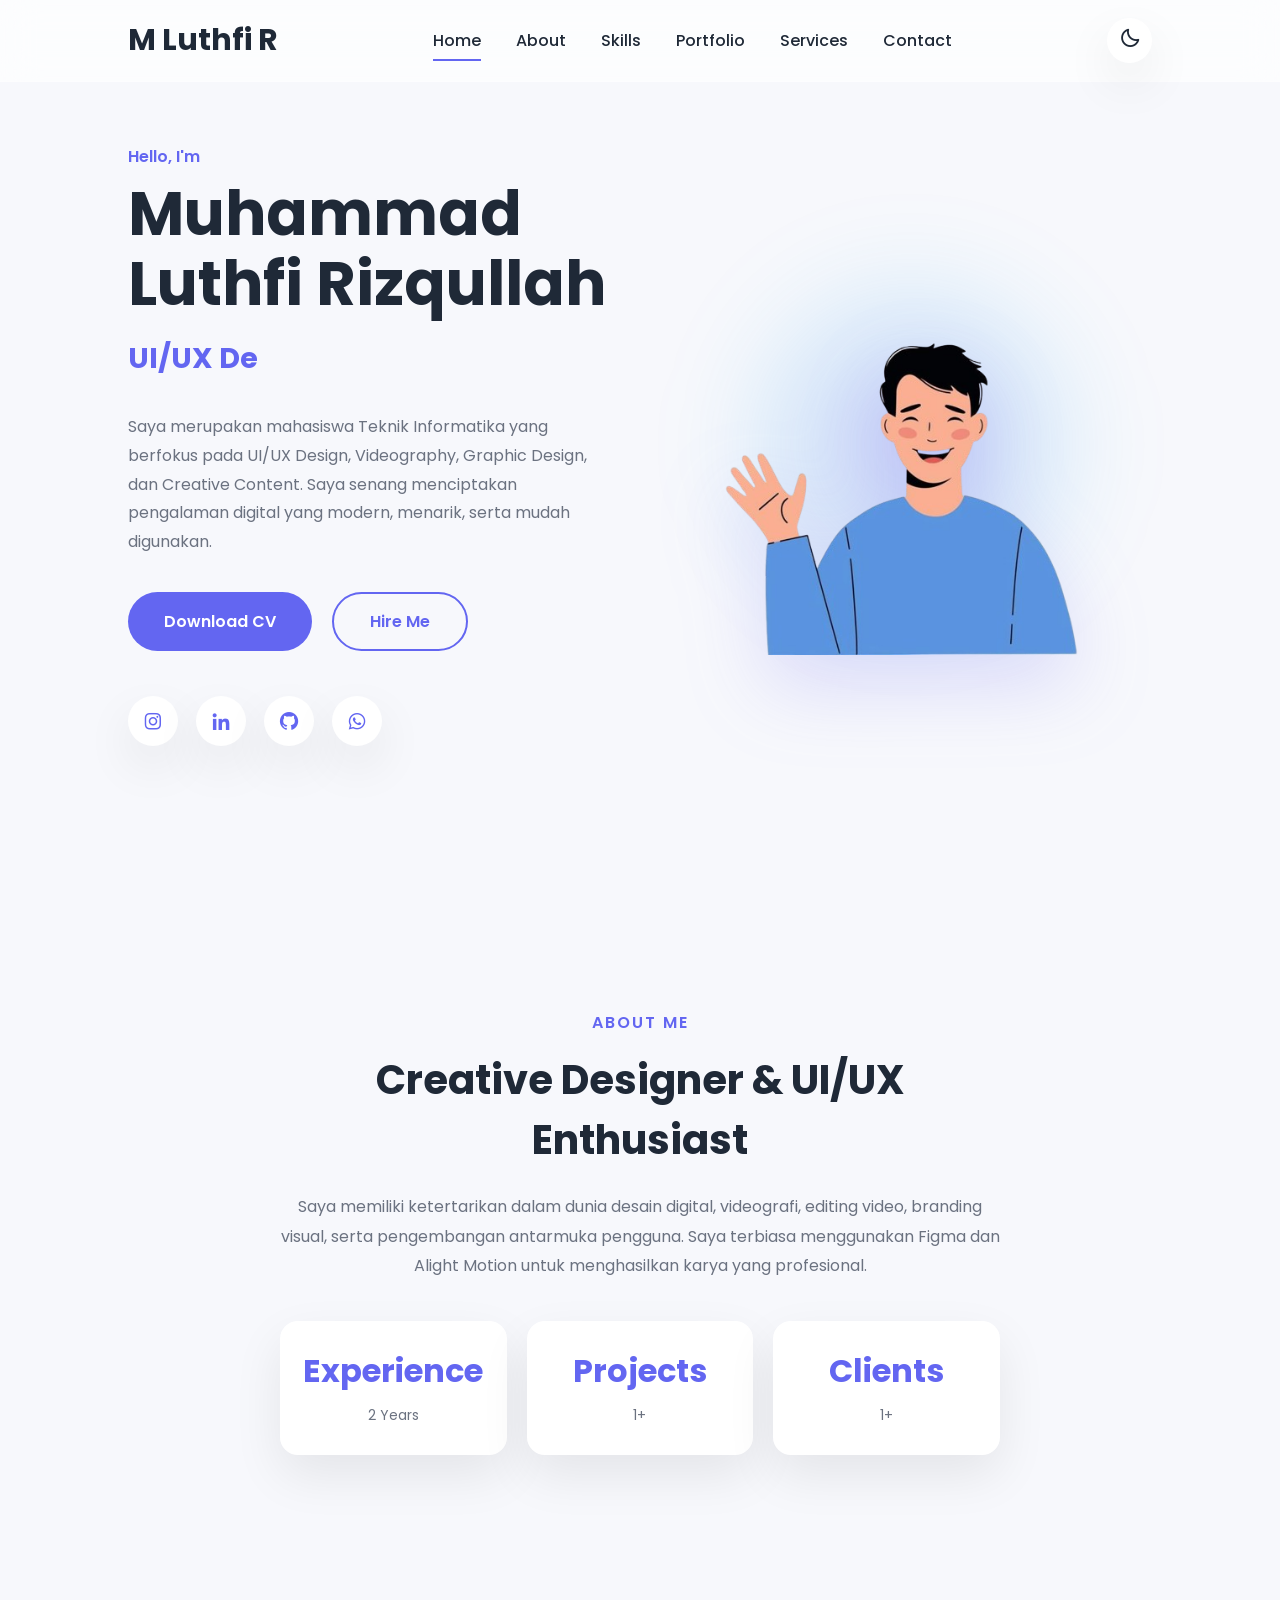
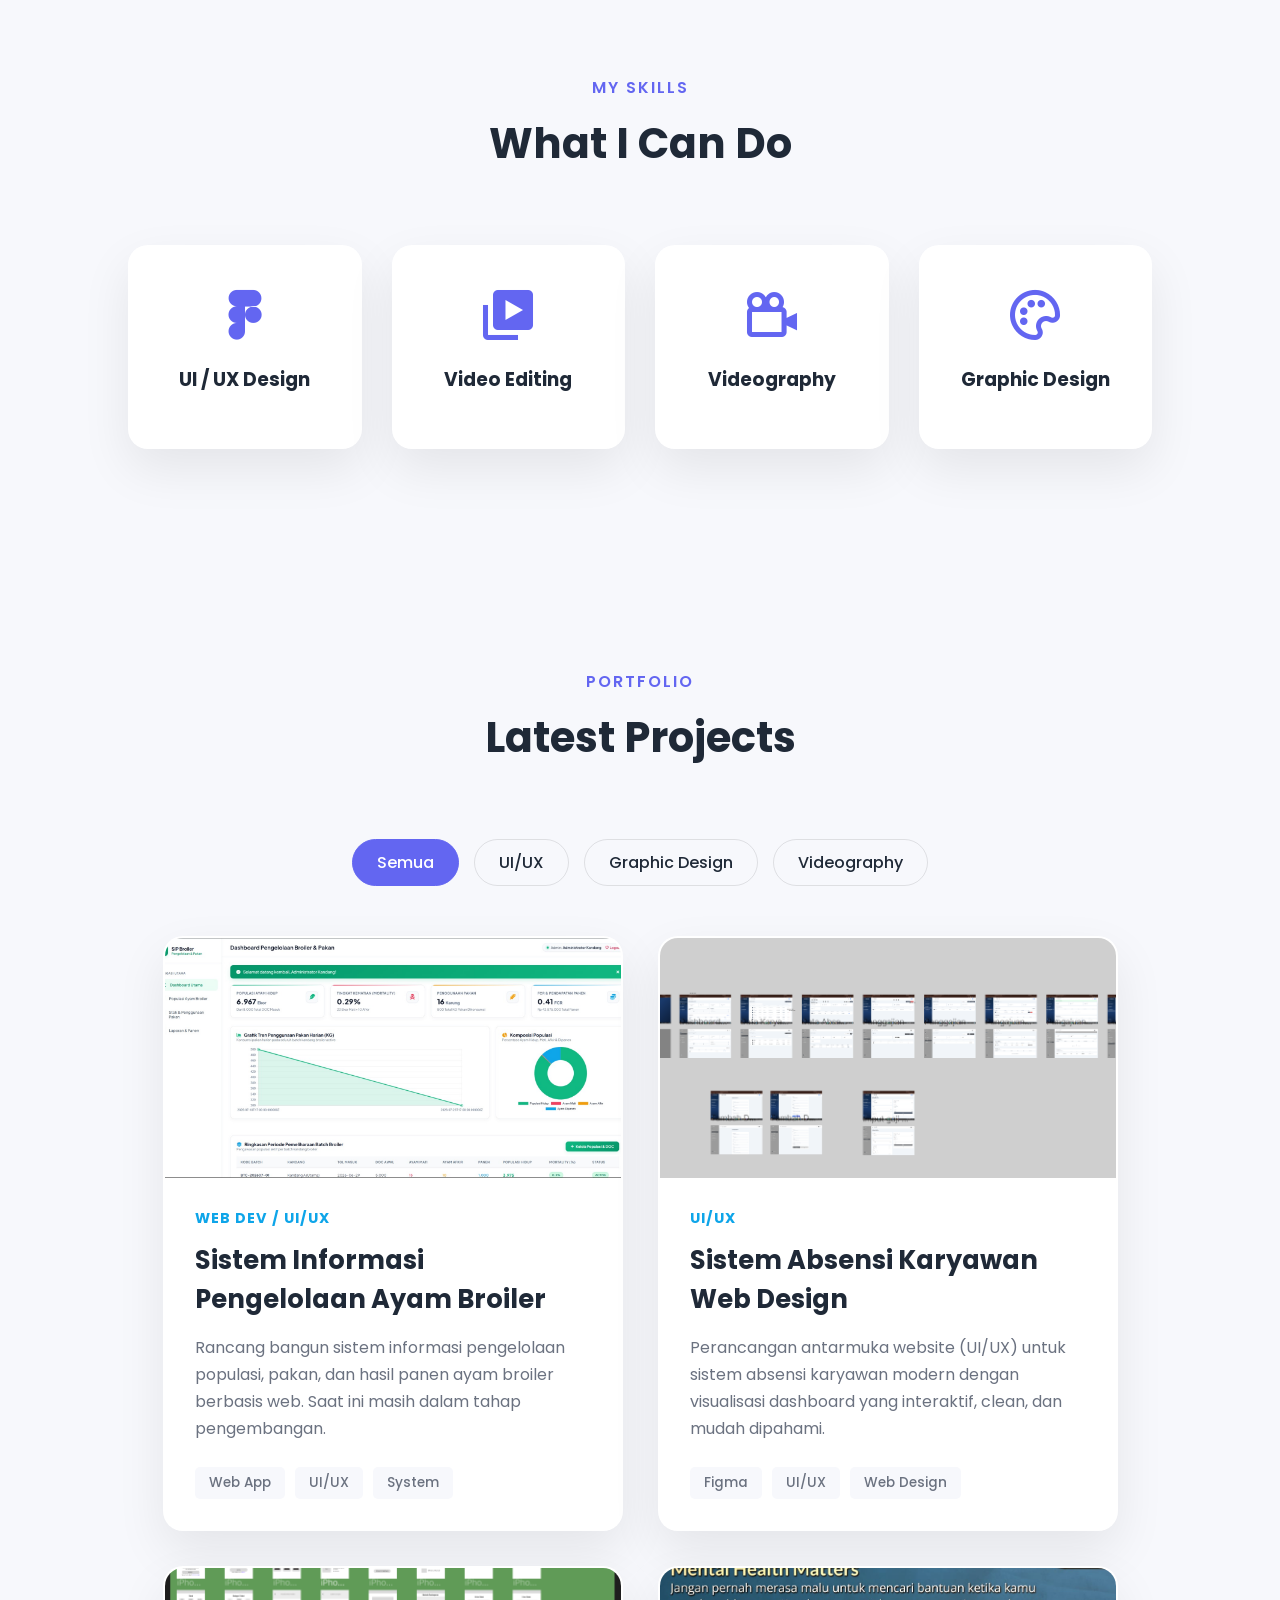
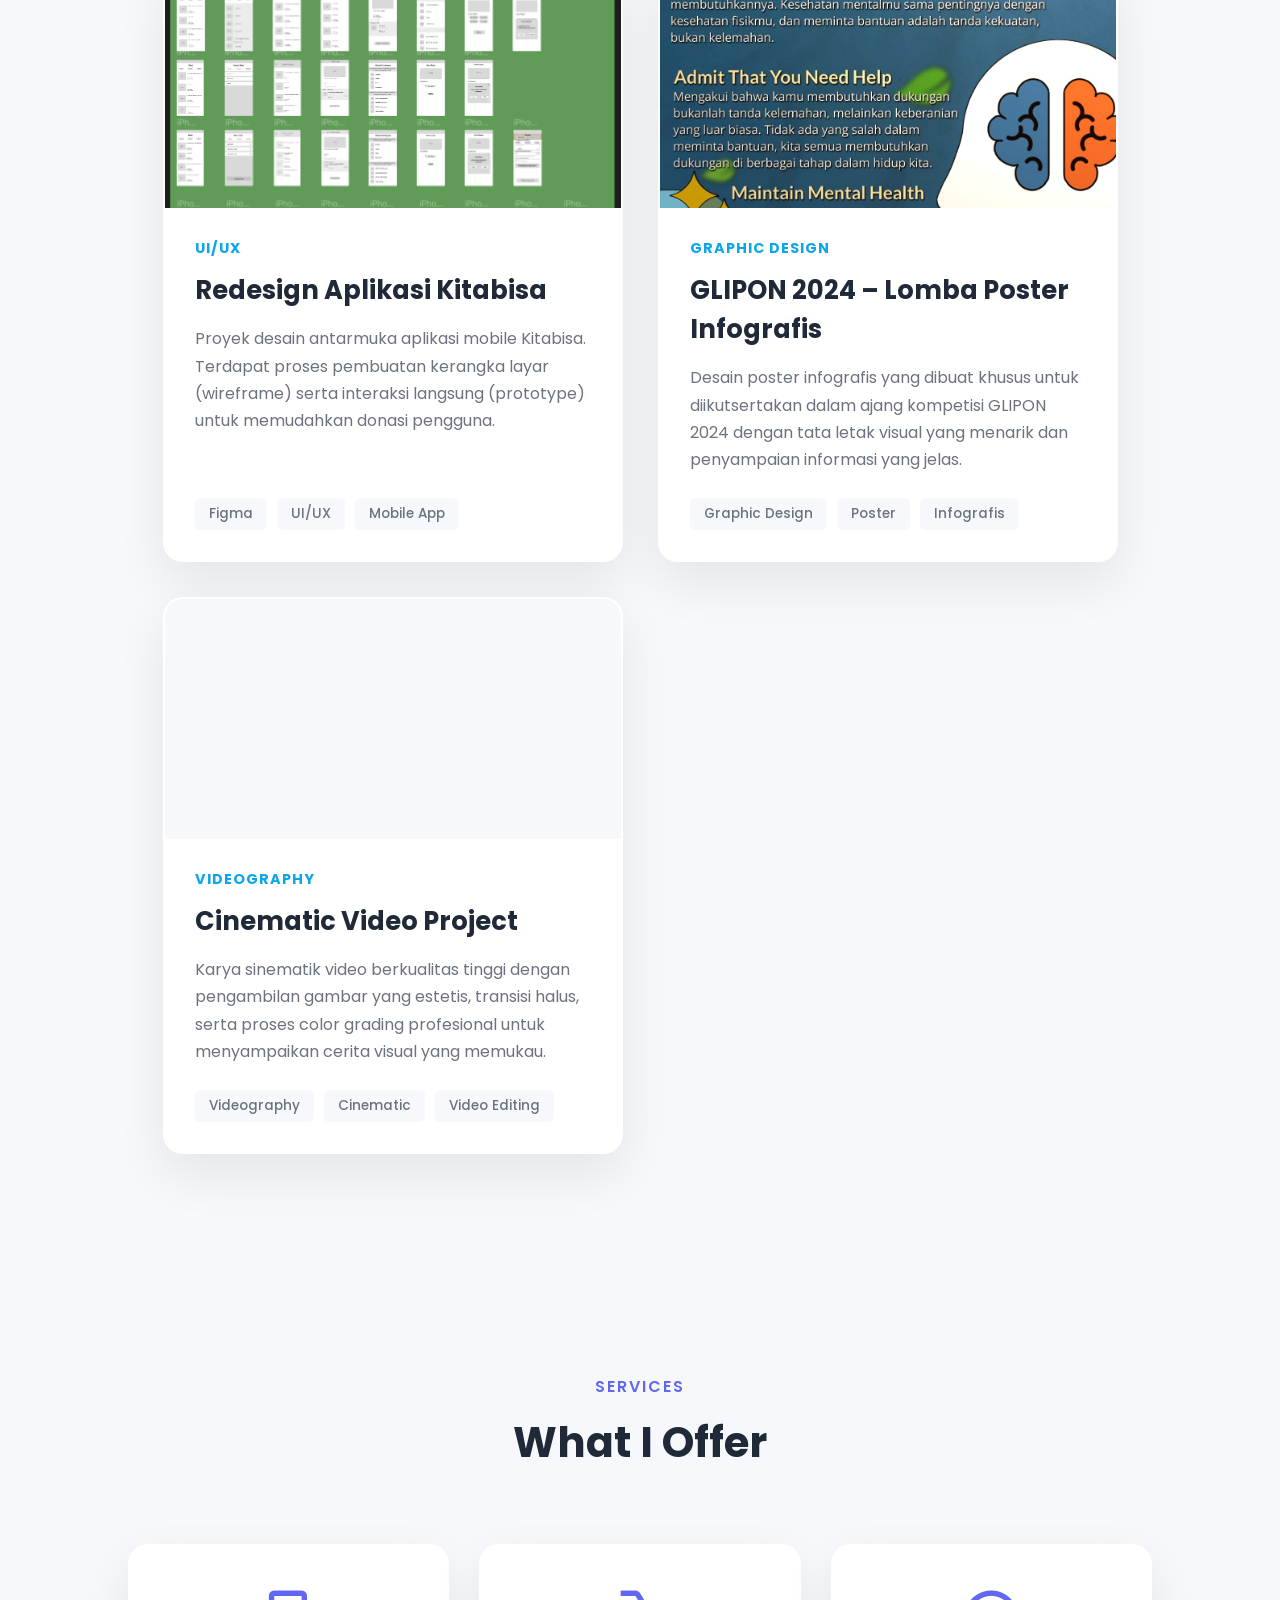
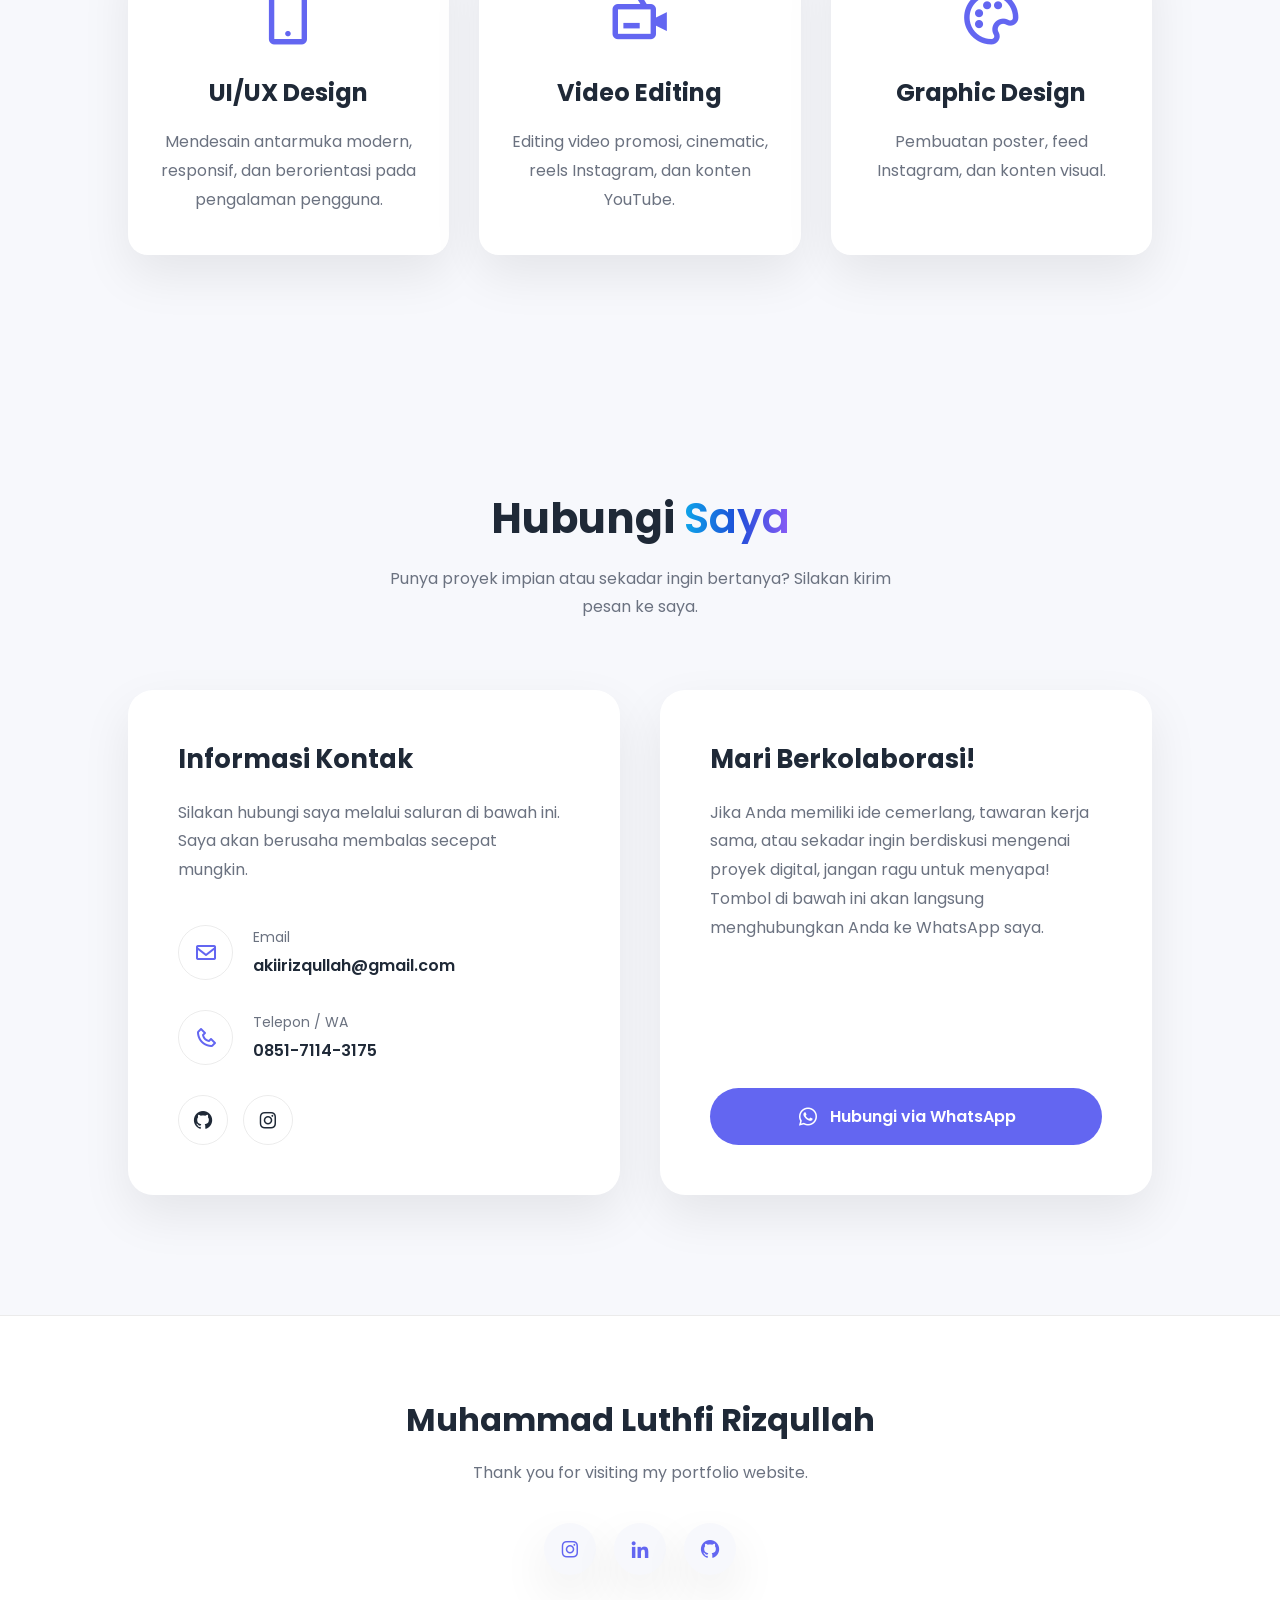
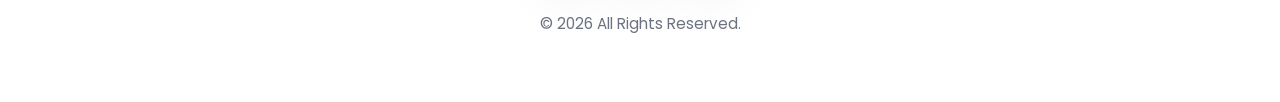
==== index.html @ ce9f3744 "Add slider page for SIP broiler preview" ====
<!DOCTYPE html>
<html lang="id">

<head>
    <meta charset="UTF-8">
    <meta name="viewport" content="width=device-width, initial-scale=1.0">
    <title>Luthfi Rizqullah | Portfolio</title>

    <!-- CSS -->
    <link rel="stylesheet" href="style.css">

    <!-- Boxicons -->
    <link href='https://unpkg.com/boxicons@2.1.4/css/boxicons.min.css' rel='stylesheet'>

    <!-- Google Font -->
    <link rel="preconnect" href="https://fonts.googleapis.com">
    <link rel="preconnect" href="https://fonts.gstatic.com" crossorigin>
    <link href="https://fonts.googleapis.com/css2?family=Poppins:wght@300;400;500;600;700;800&display=swap"
        rel="stylesheet">
</head>

<body>

    <!--================ NAVBAR ================-->

    <header class="header">

        <a href="#" class="logo">
            M Luthfi R<span></span>
        </a>

        <nav class="navbar">

            <a href="#home" class="active">Home</a>
            <a href="#about">About</a>
            <a href="#skills">Skills</a>
            <a href="#portfolio">Portfolio</a>
            <a href="#services">Services</a>
            <a href="#contact">Contact</a>

        </nav>

        <div class="nav-right">

            <button id="darkMode">
                <i class='bx bx-moon'></i>
            </button>

            <i class='bx bx-menu' id="menu-icon"></i>

        </div>

    </header>


    <!--================ HERO ================-->

    <section class="home" id="home">

        <div class="home-content">

            <p>Hello, I'm</p>

            <h1>Muhammad Luthfi Rizqullah</h1>

            <h3>
                <span class="typing"></span>
            </h3>

            <p class="description">

                Saya merupakan mahasiswa Teknik Informatika yang berfokus pada
                UI/UX Design, Videography, Graphic Design, dan Creative Content.
                Saya senang menciptakan pengalaman digital yang modern,
                menarik, serta mudah digunakan.

            </p>

            <div class="home-button">

                <a href="asets/CV-M-Luthfi-R.pdf" download="CV-M-Luthfi-R.pdf" class="btn">
                    Download CV
                </a>

                <a href="#contact" class="btn-outline">
                    Hire Me
                </a>

            </div>

            <div class="social">

                <a href="#">
                    <i class='bx bxl-instagram'></i>
                </a>

                <a href="#">
                    <i class='bx bxl-linkedin'></i>
                </a>

                <a href="#">
                    <i class='bx bxl-github'></i>
                </a>

                <a href="#">
                    <i class='bx bxl-whatsapp'></i>
                </a>

            </div>

        </div>

        <div class="home-visual">

            <div class="visual-glow"></div>

            <div class="hero-character-wrap">
                <img src="asets/karakter2.png" alt="Creative Designer Character" class="hero-character-img">
            </div>

        </div>

    </section>


    <!--================ ABOUT ================-->

    <section class="about" id="about">

        <div class="about-content">

            <span>About Me</span>

            <h2>Creative Designer & UI/UX Enthusiast</h2>

            <p>

                Saya memiliki ketertarikan dalam dunia desain digital,
                videografi, editing video, branding visual,
                serta pengembangan antarmuka pengguna.
                Saya terbiasa menggunakan Figma dan Alight Motion untuk menghasilkan karya
                yang profesional.

            </p>

            <div class="about-info">

                <div>
                    <h3>Experience</h3>
                    <p>2 Years</p>
                </div>

                <div>
                    <h3>Projects</h3>
                    <p>1+</p>
                </div>

                <div>
                    <h3>Clients</h3>
                    <p>1+</p>
                </div>

            </div>

        </div>

    </section>



    <!--================ SKILLS ================-->

    <section class="skills" id="skills">

        <div class="section-title">

            <span>My Skills</span>

            <h2>What I Can Do</h2>

        </div>

        <div class="skills-container">

            <div class="skill-card">

                <i class='bx bxl-figma'></i>

                <h3>UI / UX Design</h3>

            </div>

            <div class="skill-card">

                <i class='bx bxs-videos'></i>

                <h3>Video Editing</h3>

            </div>

            <div class="skill-card">

                <i class='bx bx-camera-movie'></i>

                <h3>Videography</h3>

            </div>

            <div class="skill-card">

                <i class='bx bx-palette'></i>

                <h3>Graphic Design</h3>

            </div>

        </div>

    </section>


    <!--================ PORTFOLIO ================-->

    <section class="portfolio" id="portfolio">

        <div class="section-title">

            <span>Portfolio</span>

            <h2>Latest Projects</h2>

        </div>

        <div class="portfolio-filter">
            <span class="filter-btn active" data-filter="all">Semua</span>
            <span class="filter-btn" data-filter="ui-ux">UI/UX</span>
            <span class="filter-btn" data-filter="graphic-design">Graphic Design</span>
            <span class="filter-btn" data-filter="video">Videography</span>
        </div>

        <div class="portfolio-container">

            <div class="portfolio-card" data-category="ui-ux">
                <div class="portfolio-img">
                    <img src="asets/Dashboard-SIP-Boiler.jpeg" alt="Sistem Informasi Pengelolaan Ayam Broiler">
                    <div class="portfolio-overlay">
                        <a href="preview-sip-broiler.html" target="_blank" onclick="setTimeout(function(){ alert('This application is currently under development'); }, 500);" class="detail-btn" style="text-align: center; font-size: 13px; padding: 10px 15px;">Preview Web</a>
                    </div>
                </div>
                <div class="portfolio-content">
                    <span class="category">WEB DEV / UI/UX</span>
                    <h3>Sistem Informasi Pengelolaan Ayam Broiler</h3>
                    <p>Rancang bangun sistem informasi pengelolaan populasi, pakan, dan hasil panen ayam broiler berbasis web. Saat ini masih dalam tahap pengembangan.</p>
                    <div class="portfolio-tags">
                        <span>Web App</span>
                        <span>UI/UX</span>
                        <span>System</span>
                    </div>
                </div>
            </div>

            <div class="portfolio-card" data-category="ui-ux">
                <div class="portfolio-img">
                    <img src="asets/wireframe.png" alt="Sistem Absensi Karyawan Web Design">
                    <div class="portfolio-overlay">
                        <a href="https://www.figma.com/design/81SQ13DDHjTZbenLiF7Dsj/Absensi?node-id=0-1&p=f&t=dIgImyxXTkEGigDK-0" target="_blank" class="detail-btn">Detail</a>
                    </div>
                </div>
                <div class="portfolio-content">
                    <span class="category">UI/UX</span>
                    <h3>Sistem Absensi Karyawan Web Design</h3>
                    <p>Perancangan antarmuka website (UI/UX) untuk sistem absensi karyawan modern dengan visualisasi dashboard yang interaktif, clean, dan mudah dipahami.</p>
                    <div class="portfolio-tags">
                        <span>Figma</span>
                        <span>UI/UX</span>
                        <span>Web Design</span>
                    </div>
                </div>
            </div>

            <div class="portfolio-card" data-category="ui-ux">
                <div class="portfolio-img">
                    <img src="asets/wireframe-kita-bisa.png" alt="Kitabisa App Redesign" id="kitabisa-img" style="transition: all 0.3s ease;">
                    <div class="portfolio-overlay">
                        <a href="https://www.figma.com/design/FXCCOdGS5clWTVXRHVdueY/latihan?node-id=92-5&t=yDOtQpkkXlvowZI6-1" onmouseover="document.getElementById('kitabisa-img').src='asets/wireframe-kita-bisa.png'" target="_blank" class="detail-btn">Wireframe</a>
                        <a href="https://www.figma.com/proto/FXCCOdGS5clWTVXRHVdueY/latihan?node-id=258-15&starting-point-node-id=258%3A15&t=2VXq03KfPAUmYFkU-1" onmouseover="document.getElementById('kitabisa-img').src='asets/prototype-kita-bisa.png'" target="_blank" class="detail-btn">Prototype</a>
                    </div>
                </div>
                <div class="portfolio-content">
                    <span class="category">UI/UX</span>
                    <h3>Redesign Aplikasi Kitabisa</h3>
                    <p>Proyek desain antarmuka aplikasi mobile Kitabisa. Terdapat proses pembuatan kerangka layar (wireframe) serta interaksi langsung (prototype) untuk memudahkan donasi pengguna.</p>
                    <div class="portfolio-tags">
                        <span>Figma</span>
                        <span>UI/UX</span>
                        <span>Mobile App</span>
                    </div>
                </div>
            </div>

            <div class="portfolio-card" data-category="graphic-design">
                <div class="portfolio-img">
                    <img src="asets/lomba-poster.jpeg" alt="GLIPON 2024 – Lomba Poster Infografis">
                    <div class="portfolio-overlay">
                        <a href="asets/lomba-poster.jpeg" target="_blank" class="detail-btn">Detail</a>
                    </div>
                </div>
                <div class="portfolio-content">
                    <span class="category">GRAPHIC DESIGN</span>
                    <h3>GLIPON 2024 – Lomba Poster Infografis</h3>
                    <p>Desain poster infografis yang dibuat khusus untuk diikutsertakan dalam ajang kompetisi GLIPON 2024 dengan tata letak visual yang menarik dan penyampaian informasi yang jelas.</p>
                    <div class="portfolio-tags">
                        <span>Graphic Design</span>
                        <span>Poster</span>
                        <span>Infografis</span>
                    </div>
                </div>
            </div>

            <div class="portfolio-card" data-category="video">
                <div class="portfolio-img portfolio-video">
                    <video class="video-preview" preload="metadata">
                        <source src="asets/cinematic.mp4#t=0.5" type="video/mp4">
                    </video>
                    <div class="portfolio-overlay">
                        <a href="asets/cinematic.mp4" target="_blank" class="detail-btn">Detail</a>
                    </div>
                </div>
                <div class="portfolio-content">
                    <span class="category">VIDEOGRAPHY</span>
                    <h3>Cinematic Video Project</h3>
                    <p>Karya sinematik video berkualitas tinggi dengan pengambilan gambar yang estetis, transisi halus, serta proses color grading profesional untuk menyampaikan cerita visual yang memukau.</p>
                    <div class="portfolio-tags">
                        <span>Videography</span>
                        <span>Cinematic</span>
                        <span>Video Editing</span>
                    </div>
                </div>
            </div>

        </div>

    </section>


    <!--================ SERVICES ================-->

    <section class="services" id="services">

        <div class="section-title">

            <span>Services</span>

            <h2>What I Offer</h2>

        </div>

        <div class="services-container">

            <div class="service-box">

                <i class='bx bx-mobile-alt'></i>

                <h3>UI/UX Design</h3>

                <p>
                    Mendesain antarmuka modern, responsif,
                    dan berorientasi pada pengalaman pengguna.
                </p>

            </div>

            <div class="service-box">

                <i class='bx bx-video-recording'></i>

                <h3>Video Editing</h3>

                <p>
                    Editing video promosi, cinematic,
                    reels Instagram, dan konten YouTube.
                </p>

            </div>

            <div class="service-box">

                <i class='bx bx-palette'></i>

                <h3>Graphic Design</h3>

                <p>
                    Pembuatan poster,
                    feed Instagram, dan konten visual.
                </p>

            </div>

        </div>

    </section>


    <!--================ CONTACT ================-->

    <section class="contact" id="contact">

        <div class="section-title">
            <h2>Hubungi <span class="gradient-text">Saya</span></h2>
            <p>Punya proyek impian atau sekadar ingin bertanya? Silakan kirim pesan ke saya.</p>
        </div>

        <div class="contact-wrapper">
            <div class="contact-box">
                <h3>Informasi Kontak</h3>
                <p>Silakan hubungi saya melalui saluran di bawah ini. Saya akan berusaha membalas secepat mungkin.</p>

                <div class="contact-item">
                    <i class='bx bx-envelope'></i>
                    <div class="detail">
                        <span>Email</span>
                        <h4>akiirizqullah@gmail.com</h4>
                    </div>
                </div>

                <div class="contact-item">
                    <i class='bx bx-phone'></i>
                    <div class="detail">
                        <span>Telepon / WA</span>
                        <h4>0851-7114-3175</h4>
                    </div>
                </div>

                <div class="contact-social">
                    <a href="#"><i class='bx bxl-github'></i></a>
                    <a href="#"><i class='bx bxl-instagram'></i></a>
                </div>
            </div>

            <div class="contact-box">
                <h3>Mari Berkolaborasi!</h3>
                <p>Jika Anda memiliki ide cemerlang, tawaran kerja sama, atau sekadar ingin berdiskusi mengenai proyek digital, jangan ragu untuk menyapa! Tombol di bawah ini akan langsung menghubungkan Anda ke WhatsApp saya.</p>

                <a href="https://wa.me/6285171143175" target="_blank" class="btn-wa">
                    <i class='bx bxl-whatsapp'></i> Hubungi via WhatsApp
                </a>
            </div>
        </div>

    </section>



    <!--================ FOOTER ================-->

    <footer>

        <h3>Muhammad Luthfi Rizqullah</h3>

        <p>
            Thank you for visiting my portfolio website.
        </p>

        <div class="footer-social">

            <a href="#"><i class='bx bxl-instagram'></i></a>
            <a href="#"><i class='bx bxl-linkedin'></i></a>
            <a href="#"><i class='bx bxl-github'></i></a>

        </div>

        <p class="copyright">

            © 2026 All Rights Reserved.

        </p>

    </footer>



    <!--================ BACK TO TOP ================-->

    <a href="#home" class="scroll-top">
        <i class='bx bx-up-arrow-alt'></i>
    </a>


    <!--================ JS ================-->

    <script src="main.js"></script>

</body>

</html>
---- style.css ----
/*==================================================
    GOOGLE FONT
==================================================*/
@import url('https://fonts.googleapis.com/css2?family=Poppins:wght@300;400;500;600;700;800&display=swap');

/*==================================================
    RESET
==================================================*/

*{
    margin:0;
    padding:0;
    box-sizing:border-box;
    text-decoration:none;
    list-style:none;
    outline:none;
    border:none;
}

html{
    scroll-behavior:smooth;
}

body{
    font-family:'Poppins',sans-serif;
    background:var(--bg-color);
    color:var(--text-color);
    overflow-x:hidden;
    transition:.35s ease;
}

img{
    width:100%;
    display:block;
}

section{
    padding:110px 10%;
}

/*==================================================
    VARIABLES
==================================================*/

:root{

    --bg-color:#f7f8fc;
    --second-bg:#ffffff;

    --text-color:#1f2937;
    --text-light:#6b7280;

    --main-color:#6366f1;
    --second-color:#4f46e5;

    --border:rgba(0,0,0,.08);

    --shadow:
    0 20px 50px rgba(0,0,0,.08);

    --radius:18px;

}

/*==================================================
    DARK MODE
==================================================*/

body.dark{

    --bg-color:#0f172a;
    --second-bg:#1e293b;

    --text-color:#f8fafc;
    --text-light:#cbd5e1;

    --border:rgba(255,255,255,.08);

    --shadow:
    0 20px 50px rgba(0,0,0,.45);

}

/*==================================================
    SCROLLBAR
==================================================*/

::-webkit-scrollbar{
    width:10px;
}

::-webkit-scrollbar-track{
    background:var(--bg-color);
}

::-webkit-scrollbar-thumb{

    background:var(--main-color);
    border-radius:50px;

}

/*==================================================
    REUSABLE
==================================================*/

.section-title{

    text-align:center;
    margin-bottom:70px;

}

.section-title span{

    color:var(--main-color);
    font-weight:600;
    letter-spacing:2px;
    text-transform:uppercase;

}

.section-title h2{

    margin-top:12px;
    font-size:2.6rem;
    color:var(--text-color);

}

.section-title span.gradient-text{
    background: linear-gradient(90deg, #0ea5e9, #1d4ed8, #8b5cf6);
    -webkit-background-clip: text;
    -webkit-text-fill-color: transparent;
    text-transform: none;
    letter-spacing: normal;
    color: transparent; /* fallback */
}

/*==================================================
    HEADER
==================================================*/

.header{

    position:fixed;
    width:100%;
    top:0;
    left:0;

    display:flex;
    justify-content:space-between;
    align-items:center;

    padding:18px 10%;

    backdrop-filter:blur(18px);
    background:rgba(255,255,255,.65);

    border-bottom:1px solid rgba(255,255,255,.15);

    z-index:1000;

    transition:.35s;

}

body.dark .header{

    background:rgba(15,23,42,.8);

}

.logo{

    color:var(--text-color);
    font-size:30px;
    font-weight:700;

}

.logo span{

    color:var(--main-color);

}

.navbar{

    display:flex;
    gap:35px;

}

.navbar a{

    color:var(--text-color);
    font-weight:500;
    position:relative;

}

.navbar a::after{

    content:'';

    position:absolute;
    bottom:-8px;
    left:0;

    width:0%;
    height:2px;

    background:var(--main-color);

    transition:.35s;

}

.navbar a:hover::after,
.navbar a.active::after{

    width:100%;

}

.navbar a:hover{

    color:var(--main-color);

}

.nav-right{

    display:flex;
    align-items:center;
    gap:18px;

}

#darkMode{

    width:45px;
    height:45px;

    border-radius:50%;
    cursor:pointer;

    background:var(--second-bg);

    box-shadow:var(--shadow);

    color:var(--text-color);

    font-size:22px;

}

#menu-icon{

    display:none;
    font-size:34px;
    cursor:pointer;
    color:var(--text-color);

}

/*==================================================
    HOME
==================================================*/

.home{

    min-height:100vh;

    display:grid;
    grid-template-columns:repeat(2,1fr);
    gap:60px;

    align-items:center;
    padding-top:100px;

}

.home-content{

    display:flex;
    flex-direction:column;
    align-items:flex-start;
    text-align:left;

}

.home-content p:first-child{

    color:var(--main-color);
    font-weight:600;
    margin-bottom:10px;

}

.home-content h1{

    font-size:3.8rem;
    line-height:1.15;
    color:var(--text-color);

}

.home-content h3{

    margin:18px 0;

    font-size:1.8rem;
    color:var(--text-light);

}

.typing{

    color:var(--main-color);
    font-weight:700;

}

.description{

    margin:15px 0 35px;
    max-width:540px;

    color:var(--text-light);

    line-height:1.8;

    font-size:16px;
    text-align:left;

}

/*==================================================
    BUTTON
==================================================*/

.home-button{

    display:flex;
    justify-content:flex-start;
    gap:20px;
    flex-wrap:wrap;

}

.btn{

    display:inline-flex;
    justify-content:center;
    align-items:center;

    padding:15px 36px;

    background:var(--main-color);

    color:#fff;

    border-radius:50px;

    transition:.35s;

    font-weight:600;

}

.btn:hover{

    transform:translateY(-5px);

    background:var(--second-color);

}

.btn-outline{

    display:inline-flex;
    justify-content:center;
    align-items:center;

    padding:15px 36px;

    border-radius:50px;

    border:2px solid var(--main-color);

    color:var(--main-color);

    transition:.35s;

    font-weight:600;

}

.btn-outline:hover{

    background:var(--main-color);
    color:#fff;

}

/*==================================================
    SOCIAL
==================================================*/

.social{

    display:flex;
    justify-content:center;
    gap:18px;

    margin-top:45px;

}

.social a{

    width:50px;
    height:50px;

    display:flex;
    justify-content:center;
    align-items:center;

    border-radius:50%;

    background:var(--second-bg);

    color:var(--main-color);

    box-shadow:var(--shadow);

    transition:.35s;

    font-size:22px;

}

.social a:hover{

    transform:translateY(-8px);

    background:var(--main-color);

    color:#fff;

}

/*==================================================
    HOME VISUAL — CHARACTER
==================================================*/

.home-visual{

    position:relative;
    display:flex;
    justify-content:center;
    align-items:center;

}

.hero-character-wrap{

    position:relative;
    display:flex;
    justify-content:center;
    align-items:flex-end;
    width:100%;
    max-width:480px;

}

.hero-character-img{

    width:100%;
    max-width:420px;
    height:auto;
    object-fit:contain;
    display:block;
    animation:floatChar 5s ease-in-out infinite;
    filter:drop-shadow(0 30px 40px rgba(99,102,241,0.2));

}

@keyframes floatChar{

    0%{ transform:translateY(0); }
    50%{ transform:translateY(-16px); }
    100%{ transform:translateY(0); }

}

/* Glow background */
.visual-glow{

    position:absolute;
    width:380px;
    height:380px;

    background:radial-gradient(circle, rgba(99,102,241,0.3) 0%, rgba(14,165,233,0.12) 50%, rgba(0,0,0,0) 70%);

    filter:blur(45px);
    border-radius:50%;
    z-index:-1;
    animation:pulseGlow 6s ease-in-out infinite alternate;

}

@keyframes pulseGlow{

    0%{ transform:scale(0.9); opacity:0.7; }
    100%{ transform:scale(1.15); opacity:1; }

}

/* Floating Badges */
.floating-badge{

    position:absolute;
    z-index:3;

    display:flex;
    align-items:center;
    gap:12px;

    padding:10px 16px;

    background:rgba(255,255,255,0.92);
    backdrop-filter:blur(16px);
    -webkit-backdrop-filter:blur(16px);

    border:1px solid rgba(255,255,255,0.8);
    border-radius:50px;

    box-shadow:0 12px 30px rgba(0,0,0,0.1);

    transition:all .3s ease;

}

body.dark .floating-badge{

    background:rgba(15,23,42,0.92);
    border-color:rgba(255,255,255,0.12);

    box-shadow:0 12px 30px rgba(0,0,0,0.4);

}

.badge-top{

    top:12px;
    right:-10px;

    animation:floatSlow 5s ease-in-out infinite alternate;

}

.badge-bottom{

    bottom:60px;
    left:-10px;

    animation:floatSlow 6s ease-in-out 1s infinite alternate-reverse;

}

.badge-exp{

    bottom:15px;
    right:-5px;

    padding:10px 18px;
    border-radius:18px;

    background:linear-gradient(135deg, var(--main-color), #8b5cf6);

    color:#fff;

    display:flex;
    flex-direction:column;
    align-items:center;
    justify-content:center;

    border:none;

    box-shadow:0 10px 25px rgba(99,102,241,0.4);

    animation:floatSlow 4s ease-in-out 0.5s infinite alternate;

}

.exp-num{

    font-size:20px;
    font-weight:800;
    line-height:1;

}

.exp-lbl{

    font-size:11px;
    font-weight:500;
    opacity:0.9;

}

@keyframes floatSlow{

    0%{ transform:translateY(0); }
    100%{ transform:translateY(-12px); }

}

.badge-icon{

    width:36px;
    height:36px;
    border-radius:50%;

    background:rgba(99,102,241,0.12);
    color:var(--main-color);

    display:flex;
    align-items:center;
    justify-content:center;

    font-size:18px;

}

.badge-icon.color-2{

    background:rgba(16,185,129,0.12);
    color:#10b981;

}

.badge-text h4{

    font-size:13px;
    font-weight:700;
    color:var(--text-color);
    margin:0;
    line-height:1.2;

}

body.dark .badge-text h4{
    color:var(--text-color);
}

.badge-text p{

    font-size:11px;
    color:var(--text-light);
    margin:0;
    line-height:1.2;

}

/* Floating icon chips */
.floating-chip{

    position:absolute;
    z-index:4;

    width:44px;
    height:44px;

    border-radius:14px;

    background:var(--second-bg);
    border:1px solid var(--border);

    box-shadow:0 8px 20px rgba(0,0,0,0.1);

    display:flex;
    align-items:center;
    justify-content:center;

    font-size:22px;
    color:var(--main-color);

    transition:.3s;

}

.floating-chip:hover{
    transform:scale(1.15);
}

.chip-figma{

    top:30%;
    left:0;
    animation:floatSlow 4.5s ease-in-out 0.3s infinite alternate;

}

.chip-palette{

    top:15%;
    right:15%;
    animation:floatSlow 5.5s ease-in-out 0.7s infinite alternate-reverse;

}

.chip-video{

    bottom:25%;
    right:5%;
    animation:floatSlow 4s ease-in-out 1.2s infinite alternate;

}

/*==================================================
    FLOAT ANIMATION
==================================================*/

@keyframes float{

    0%{

        transform:translateY(0);

    }

    50%{

        transform:translateY(-18px);

    }

    100%{

        transform:translateY(0);

    }

}

/*==================================================
    RESPONSIVE
==================================================*/

@media(max-width:991px){

    section{

        padding:90px 7%;

    }

    .header{

        padding:18px 7%;

    }

    .home{

        grid-template-columns:1fr;
        gap:45px;

    }

    .home-content{

        align-items:center;
        text-align:center;

    }

    .description{

        text-align:center;

    }

    .home-button, .social{

        justify-content:center;

    }

    .home-visual{

        margin-top:20px;

    }

}

@media(max-width:768px){

    #menu-icon{

        display:block;

    }

    .navbar{

        position:absolute;

        top:100%;
        left:0;

        width:100%;

        background:var(--second-bg);

        display:none;

        flex-direction:column;

        padding:25px;

        box-shadow:var(--shadow);

    }

    .navbar.active{

        display:flex;

    }

    .home-content h1{

        font-size:2.8rem;

    }

    .home-content h3{

        font-size:1.5rem;

    }

}

@media(max-width:480px){

    .home-button{

        flex-direction:column;

    }

    .btn,
    .btn-outline{

        width:100%;

    }

    .about-info{

        grid-template-columns:1fr;

    }

}

/*==================================================
    ABOUT SECTION
==================================================*/

.about{

    display:flex;
    flex-direction:column;
    align-items:center;
    justify-content:center;
    text-align:center;

}

.about-content{

    max-width:720px;
    width:100%;
    margin:0 auto;

    display:flex;
    flex-direction:column;
    align-items:center;
    text-align:center;

}

.about-content span{

    color:var(--main-color);
    font-weight:600;
    letter-spacing:2px;
    text-transform:uppercase;

}

.about-content h2{

    margin:15px 0 22px;
    font-size:2.5rem;
    color:var(--text-color);

}

.about-content p{

    color:var(--text-light);
    line-height:1.85;
    font-size:16px;
    text-align:center;

}

.about-info{

    margin-top:40px;
    width:100%;

    display:grid;
    grid-template-columns:repeat(3,1fr);

    gap:20px;

}

.about-info div{

    background:var(--second-bg);

    padding:26px 18px;

    border-radius:18px;

    text-align:center;

    box-shadow:var(--shadow);

    transition:.35s;

}

.about-info div:hover{

    transform:translateY(-8px);

}

.about-info h3{

    font-size:2rem;
    color:var(--main-color);
    font-weight:700;

}

.about-info p{

    margin-top:8px;
    color:var(--text-light);
    font-size:14px;

}

/*==================================================
    SKILLS
==================================================*/

.skills-container{

    display:grid;
    grid-template-columns:repeat(auto-fit,minmax(220px,1fr));
    gap:30px;

}

.skill-card{

    background:var(--second-bg);

    border-radius:20px;

    padding:40px 25px;

    text-align:center;

    box-shadow:var(--shadow);

    transition:.4s;

    cursor:pointer;

}

.skill-card:hover{

    transform:translateY(-12px);

}

.skill-card i{

    font-size:60px;

    color:var(--main-color);

    margin-bottom:20px;

}

.skill-card h3{

    color:var(--text-color);

    margin-bottom:15px;

}

.skill-card p{

    color:var(--text-light);

    line-height:1.7;

}

/*==================================================
    SKILL BAR
==================================================*/

.skill-progress{

    margin-top:20px;

}

.progress-item{

    margin-bottom:25px;

}

.progress-item span{

    display:flex;

    justify-content:space-between;

    margin-bottom:8px;

    font-weight:500;

    color:var(--text-color);

}

.progress{

    width:100%;
    height:8px;

    background:#dbe4f0;

    border-radius:50px;

    overflow:hidden;

}

.progress div{

    height:100%;
    border-radius:50px;
    background:linear-gradient(
    90deg,
    var(--main-color),
    var(--second-color)
    );

}

/*==================================================
    PORTFOLIO
==================================================*/

.portfolio-container{
    display:grid;
    grid-template-columns:repeat(auto-fit,minmax(350px,460px));
    gap:35px;
    justify-content:center;
}

.portfolio-card{
    background:var(--second-bg);
    border-radius:20px;
    box-shadow:var(--shadow);
    overflow:hidden;
    transition:.4s;
    display:flex;
    flex-direction:column;
    border:2px solid transparent;
}

.portfolio-card:hover{
    transform:translateY(-10px);
    border-color:var(--main-color);
    box-shadow:0 15px 35px rgba(99,102,241,0.3);
}

.portfolio-img{
    position:relative;
    width:100%;
    height:240px;
    background:var(--bg-color);
    overflow:hidden;
    display:flex;
    justify-content:center;
    align-items:center;
}

.portfolio-img img,
.portfolio-img video.video-preview{
    width:100%;
    height:100%;
    object-fit:cover;
    pointer-events:none;
}

.video-modal-btn{
    cursor:pointer;
    border:none;
    display:inline-flex;
    align-items:center;
    gap:8px;
    font-size:15px;
    font-family:inherit;
}

.portfolio-overlay{
    position:absolute;
    top:0;
    left:0;
    width:100%;
    height:100%;
    background:rgba(255,255,255,.2);
    backdrop-filter:blur(3px);
    display:flex;
    justify-content:center;
    align-items:center;
    gap:15px;
    opacity:0;
    transition:.4s;
}

.portfolio-card:hover .portfolio-overlay{
    opacity:1;
}

.detail-btn{
    padding:12px 28px;
    background:var(--main-color);
    color:#fff;
    border-radius:50px;
    font-weight:600;
    transform:translateY(20px);
    transition:.4s;
    box-shadow:var(--shadow);
}

.portfolio-card:hover .detail-btn{
    transform:translateY(0);
}

.detail-btn:hover{
    background:var(--second-color);
    color:#fff;
}

.portfolio-content{
    padding:30px;
    display:flex;
    flex-direction:column;
    flex-grow:1;
    text-align:left;
}

.portfolio-content .category{
    color:#0ea5e9;
    font-weight:700;
    font-size:0.9rem;
    letter-spacing:1px;
    margin-bottom:12px;
    text-transform:uppercase;
}

.portfolio-content h3{
    color:var(--text-color);
    font-size:1.6rem;
    margin-bottom:15px;
}

.portfolio-content p{
    color:var(--text-light);
    line-height:1.7;
    margin-bottom:25px;
    flex-grow:1;
}

.portfolio-tags{
    display:flex;
    flex-wrap:wrap;
    gap:10px;
}

.portfolio-tags span{
    padding:6px 14px;
    background:var(--bg-color);
    color:var(--text-light);
    border-radius:5px;
    font-size:0.85rem;
    font-weight:500;
}

.portfolio-info a:hover{

    background:#111827;

    color:#fff;

}

/*==================================================
    PORTFOLIO FILTER
==================================================*/

.portfolio-filter{
    display:flex;
    justify-content:center;
    flex-wrap:wrap;
    gap:15px;
    margin-bottom:50px;
}

.filter-btn{
    padding:10px 24px;
    border-radius:50px;
    background:transparent;
    color:var(--text-color);
    cursor:pointer;
    border:1px solid rgba(0,0,0,.1);
    transition:.3s;
    font-weight:500;
}

body.dark .filter-btn{
    border:1px solid rgba(255,255,255,.1);
}

.filter-btn:hover,
.filter-btn.active{
    background:var(--main-color);
    color:#fff;
    border-color:var(--main-color);
}

/*==================================================
    CARD ANIMATION
==================================================*/

.skill-card,
.portfolio-card,
.about-info div{

    opacity:0;

    transform:translateY(50px);

    animation:fadeUp .8s forwards;

}

.skill-card:nth-child(2){

    animation-delay:.1s;

}

.skill-card:nth-child(3){

    animation-delay:.2s;

}

.skill-card:nth-child(4){

    animation-delay:.3s;

}

.skill-card:nth-child(5){

    animation-delay:.4s;

}

.skill-card:nth-child(6){

    animation-delay:.5s;

}

.portfolio-card:nth-child(2){

    animation-delay:.2s;

}

.portfolio-card:nth-child(3){

    animation-delay:.4s;

}

/*==================================================
    KEYFRAME
==================================================*/

@keyframes fadeUp{

    from{

        opacity:0;
        transform:translateY(60px);

    }

    to{

        opacity:1;
        transform:translateY(0);

    }

}

/*==================================================
    RESPONSIVE
==================================================*/

@media(max-width:991px){

    .about{

        grid-template-columns:1fr;

        text-align:center;

    }

    .about-content p{

        text-align:center;

    }

    .about-image{

        order:1;

    }

    .about-content{

        order:2;

    }

    .about-info{

        grid-template-columns:repeat(3,1fr);

    }

}

@media(max-width:768px){

    .about-content h2{

        font-size:2rem;

    }

    .about-info{

        grid-template-columns:1fr;

    }

    .portfolio-container{

        grid-template-columns:1fr;

    }

}

@media(max-width:480px){

    .skill-card{

        padding:30px 20px;

    }

    .portfolio-card img{

        height:220px;

    }

}

/*==================================================
    SERVICES SECTION
==================================================*/

.services-container{
    display:grid;
    grid-template-columns:repeat(auto-fit,minmax(300px,1fr));
    gap:30px;
}

.service-box{

    background:var(--second-bg);

    padding:40px 30px;

    border-radius:20px;

    text-align:center;

    box-shadow:var(--shadow);

    transition:.4s;

    border:1px solid transparent;

    overflow:hidden;

    position:relative;

}

.service-box::before{

    content:'';

    position:absolute;

    top:0;
    left:-100%;

    width:100%;
    height:5px;

    background:linear-gradient(
    90deg,
    var(--main-color),
    var(--second-color)
    );

    transition:.4s;

}

.service-box:hover::before{

    left:0;

}

.service-box:hover{

    transform:translateY(-12px);

    border-color:var(--main-color);

}

.service-box i{

    font-size:65px;

    color:var(--main-color);

    margin-bottom:25px;

}

.service-box h3{

    margin-bottom:18px;

    color:var(--text-color);

    font-size:1.5rem;

}

.service-box p{

    color:var(--text-light);

    line-height:1.8;

}

/*==================================================
    CONTACT
==================================================*/

.contact{
    background:var(--bg-color);
}

.contact .section-title p{
    color:var(--text-light);
    max-width:550px;
    margin:0 auto;
    line-height:1.7;
    margin-top:15px;
}

.contact-wrapper{
    display:grid;
    grid-template-columns:repeat(2, 1fr);
    gap:40px;
    align-items:stretch;
}

.contact-box{
    background:var(--second-bg);
    padding:50px;
    border-radius:25px;
    box-shadow:var(--shadow);
    display:flex;
    flex-direction:column;
    opacity:0;
    transform:translateY(40px);
    animation:fadeUp .8s forwards;
}

.contact-box:nth-child(2){
    animation-delay:.2s;
}

.contact-box h3{
    color:var(--text-color);
    font-size:1.6rem;
    margin-bottom:20px;
}

.contact-box > p{
    color:var(--text-light);
    line-height:1.8;
    margin-bottom:40px;
}

.contact-item{
    display:flex;
    align-items:center;
    gap:20px;
    margin-bottom:30px;
}

.contact-item i{
    width:55px;
    height:55px;
    display:flex;
    justify-content:center;
    align-items:center;
    border-radius:50%;
    border:1px solid rgba(0,0,0,.08);
    color:var(--main-color);
    font-size:24px;
    background:transparent;
}

body.dark .contact-item i {
    border-color: rgba(255,255,255,.1);
}

.contact-item .detail span{
    display:block;
    color:var(--text-light);
    font-size:14px;
    margin-bottom:5px;
}

.contact-item .detail h4{
    color:var(--text-color);
    font-size:16px;
    font-weight:600;
}

.contact-social{
    display:flex;
    gap:15px;
    margin-top:auto;
}

.contact-social a{
    width:50px;
    height:50px;
    display:flex;
    justify-content:center;
    align-items:center;
    border-radius:50%;
    border:1px solid rgba(0,0,0,.08);
    color:var(--text-color);
    font-size:22px;
    transition:.3s;
}

body.dark .contact-social a {
    border-color: rgba(255,255,255,.1);
}

.contact-social a:hover{
    background:var(--main-color);
    color:#fff;
    border-color:var(--main-color);
}

.btn-wa{
    display:flex;
    align-items:center;
    justify-content:center;
    gap:10px;
    padding:16px;
    background:var(--main-color);
    color:#fff;
    border-radius:50px;
    font-weight:600;
    font-size:16px;
    transition:.3s;
    margin-top:auto;
    width:100%;
}

.btn-wa i{
    font-size:24px;
}

.btn-wa:hover{
    background:var(--second-color);
    transform:translateY(-5px);
    box-shadow:0 10px 20px rgba(99,102,241,.3);
}

/*==================================================
    RESPONSIVE
==================================================*/

@media(max-width:991px){

    .contact-wrapper{

        grid-template-columns:1fr;

    }

}

@media(max-width:768px){

    .services-container{

        grid-template-columns:1fr;

    }

    .service-box{

        padding:35px 25px;

    }

}

@media(max-width:480px){

    .contact form input,
    .contact form textarea{

        padding:15px 18px;

        font-size:15px;

    }

    .contact .btn{

        width:100%;

    }

}

/*==================================================
    FOOTER
==================================================*/

footer{

    background:var(--second-bg);

    padding:80px 10% 40px;

    text-align:center;

    border-top:1px solid var(--border);

}

footer h3{

    font-size:2rem;

    color:var(--text-color);

    margin-bottom:15px;

}

footer p{

    color:var(--text-light);

    line-height:1.8;

    max-width:650px;

    margin:0 auto 25px;

}

.footer-social{

    display:flex;

    justify-content:center;

    align-items:center;

    gap:18px;

    margin:35px 0;

}

.footer-social a{

    width:52px;
    height:52px;

    display:flex;
    justify-content:center;
    align-items:center;

    border-radius:50%;

    background:var(--bg-color);

    color:var(--main-color);

    box-shadow:var(--shadow);

    transition:.35s;

    font-size:22px;

}

.footer-social a:hover{

    background:var(--main-color);

    color:#fff;

    transform:translateY(-8px);

}

.copyright{

    margin-top:30px;

    color:var(--text-light);

    font-size:.95rem;

}

/*==================================================
    SCROLL TO TOP
==================================================*/

.scroll-top{

    position:fixed;

    right:25px;
    bottom:25px;

    width:52px;
    height:52px;

    display:flex;
    justify-content:center;
    align-items:center;

    border-radius:50%;

    background:var(--main-color);

    color:#fff;

    font-size:24px;

    box-shadow:var(--shadow);

    opacity:0;
    visibility:hidden;

    transform:translateY(20px);

    transition:.35s;

    z-index:999;

}

.scroll-top.show{

    opacity:1;
    visibility:visible;

    transform:translateY(0);

}

.scroll-top:hover{

    background:var(--second-color);

    transform:translateY(-6px);

}

/*==================================================
    SELECTION
==================================================*/

::selection{

    background:var(--main-color);

    color:#fff;

}

/*==================================================
    UTILITIES
==================================================*/

.text-center{

    text-align:center;

}

.mt-1{

    margin-top:10px;

}

.mt-2{

    margin-top:20px;

}

.mt-3{

    margin-top:30px;

}

.mt-4{

    margin-top:40px;

}

.mt-5{

    margin-top:50px;

}

.mb-1{

    margin-bottom:10px;

}

.mb-2{

    margin-bottom:20px;

}

.mb-3{

    margin-bottom:30px;

}

.mb-4{

    margin-bottom:40px;

}

.mb-5{

    margin-bottom:50px;

}

/*==================================================
    GLASS EFFECT
==================================================*/

.glass{

    background:rgba(255,255,255,.12);

    backdrop-filter:blur(18px);

    -webkit-backdrop-filter:blur(18px);

    border:1px solid rgba(255,255,255,.15);

}

body.dark .glass{

    background:rgba(30,41,59,.45);

}

/*==================================================
    IMAGE EFFECT
==================================================*/

.image-hover{

    overflow:hidden;

    border-radius:20px;

}

.image-hover img{

    transition:.45s;

}

.image-hover:hover img{

    transform:scale(1.08);

}

/*==================================================
    CARD
==================================================*/

.card{

    background:var(--second-bg);

    border-radius:20px;

    box-shadow:var(--shadow);

    transition:.35s;

}

.card:hover{

    transform:translateY(-10px);

}

/*==================================================
    LINK
==================================================*/

a{

    transition:.3s ease;

}

/*==================================================
    SECTION SPACING
==================================================*/

section:last-of-type{

    padding-bottom:120px;

}

/*==================================================
    RESPONSIVE
==================================================*/

@media(max-width:768px){

    footer{

        padding:60px 7% 30px;

    }

    footer h3{

        font-size:1.7rem;

    }

    .footer-social{

        gap:14px;

    }

    .footer-social a{

        width:46px;
        height:46px;

        font-size:20px;

    }

}

@media(max-width:480px){

    .scroll-top{

        width:46px;
        height:46px;

        right:18px;
        bottom:18px;

        font-size:20px;

    }

}

/*==================================================
    FINAL ANIMATIONS
==================================================*/

@keyframes fadeIn{
    from{
        opacity:0;
    }
    to{
        opacity:1;
    }
}

@keyframes slideLeft{
    from{
        opacity:0;
        transform:translateX(-60px);
    }
    to{
        opacity:1;
        transform:translateX(0);
    }
}

@keyframes slideRight{
    from{
        opacity:0;
        transform:translateX(60px);
    }
    to{
        opacity:1;
        transform:translateX(0);
    }
}

@keyframes zoomIn{
    from{
        opacity:0;
        transform:scale(.8);
    }
    to{
        opacity:1;
        transform:scale(1);
    }
}

.fade-in{
    animation:fadeIn .8s ease forwards;
}

.slide-left{
    animation:slideLeft .8s ease forwards;
}

.slide-right{
    animation:slideRight .8s ease forwards;
}

.zoom-in{
    animation:zoomIn .8s ease forwards;
}

/*==================================================
    GLOBAL TRANSITION
==================================================*/

body,
section,
header,
footer,
.card,
.skill-card,
.service-box,
.portfolio-card,
.about-info div,
.contact-card,
.btn,
.btn-outline,
.social a,
.footer-social a,
.scroll-top{

    transition:
    background .35s ease,
    color .35s ease,
    border-color .35s ease,
    transform .35s ease,
    box-shadow .35s ease;

}

/*==================================================
    HOVER EFFECT
==================================================*/

button:hover,
.btn:hover,
.btn-outline:hover{

    cursor:pointer;

}

img{

    user-select:none;

    -webkit-user-drag:none;

}

/*==================================================
    DARK MODE ENHANCEMENT
==================================================*/

body.dark{

    color:var(--text-color);

}

body.dark .header{

    border-bottom:1px solid rgba(255,255,255,.08);

}

body.dark .navbar{

    background:var(--second-bg);

}

body.dark .btn-outline{

    color:#fff;

    border-color:var(--main-color);

}

body.dark .btn-outline:hover{

    color:#fff;

}

body.dark input,
body.dark textarea{

    background:#0f172a;

}

body.dark .progress{

    background:#334155;

}

/*==================================================
    SCROLL REVEAL SUPPORT
==================================================*/

.reveal{

    opacity:0;

    transform:translateY(60px);

    transition:all .8s ease;

}

.reveal.active{

    opacity:1;

    transform:translateY(0);

}

/*==================================================
    LOADING SUPPORT
==================================================*/

body.loaded section{

    animation:fadeIn .8s ease;

}

/*==================================================
    RESPONSIVE LARGE SCREEN
==================================================*/

@media (min-width:1400px){

    section{

        padding-left:12%;
        padding-right:12%;

    }

    .home{

        gap:120px;

    }

}

/*==================================================
    RESPONSIVE TABLET
==================================================*/

@media(max-width:991px){

    .section-title h2{

        font-size:2.2rem;

    }

    .home{

        gap:60px;

    }

    .about{

        gap:50px;

    }

}

/*==================================================
    RESPONSIVE MOBILE
==================================================*/

@media(max-width:768px){

    html{

        font-size:95%;

    }

    section{

        padding:80px 6%;

    }

    .section-title{

        margin-bottom:50px;

    }

    .section-title h2{

        font-size:2rem;

    }

    .home-content h1{

        font-size:2.6rem;

    }

    .description{

        font-size:15px;

    }

}

/*==================================================
    SMALL MOBILE
==================================================*/

@media(max-width:480px){

    html{

        font-size:90%;

    }

    .logo{

        font-size:24px;

    }

    .section-title h2{

        font-size:1.7rem;

    }

    .home-image img{

        width:260px;
        height:260px;

    }

    .about-image img{

        width:100%;

    }

    .portfolio-card img{

        height:220px;

    }

    .btn,
    .btn-outline{

        padding:14px 28px;

    }
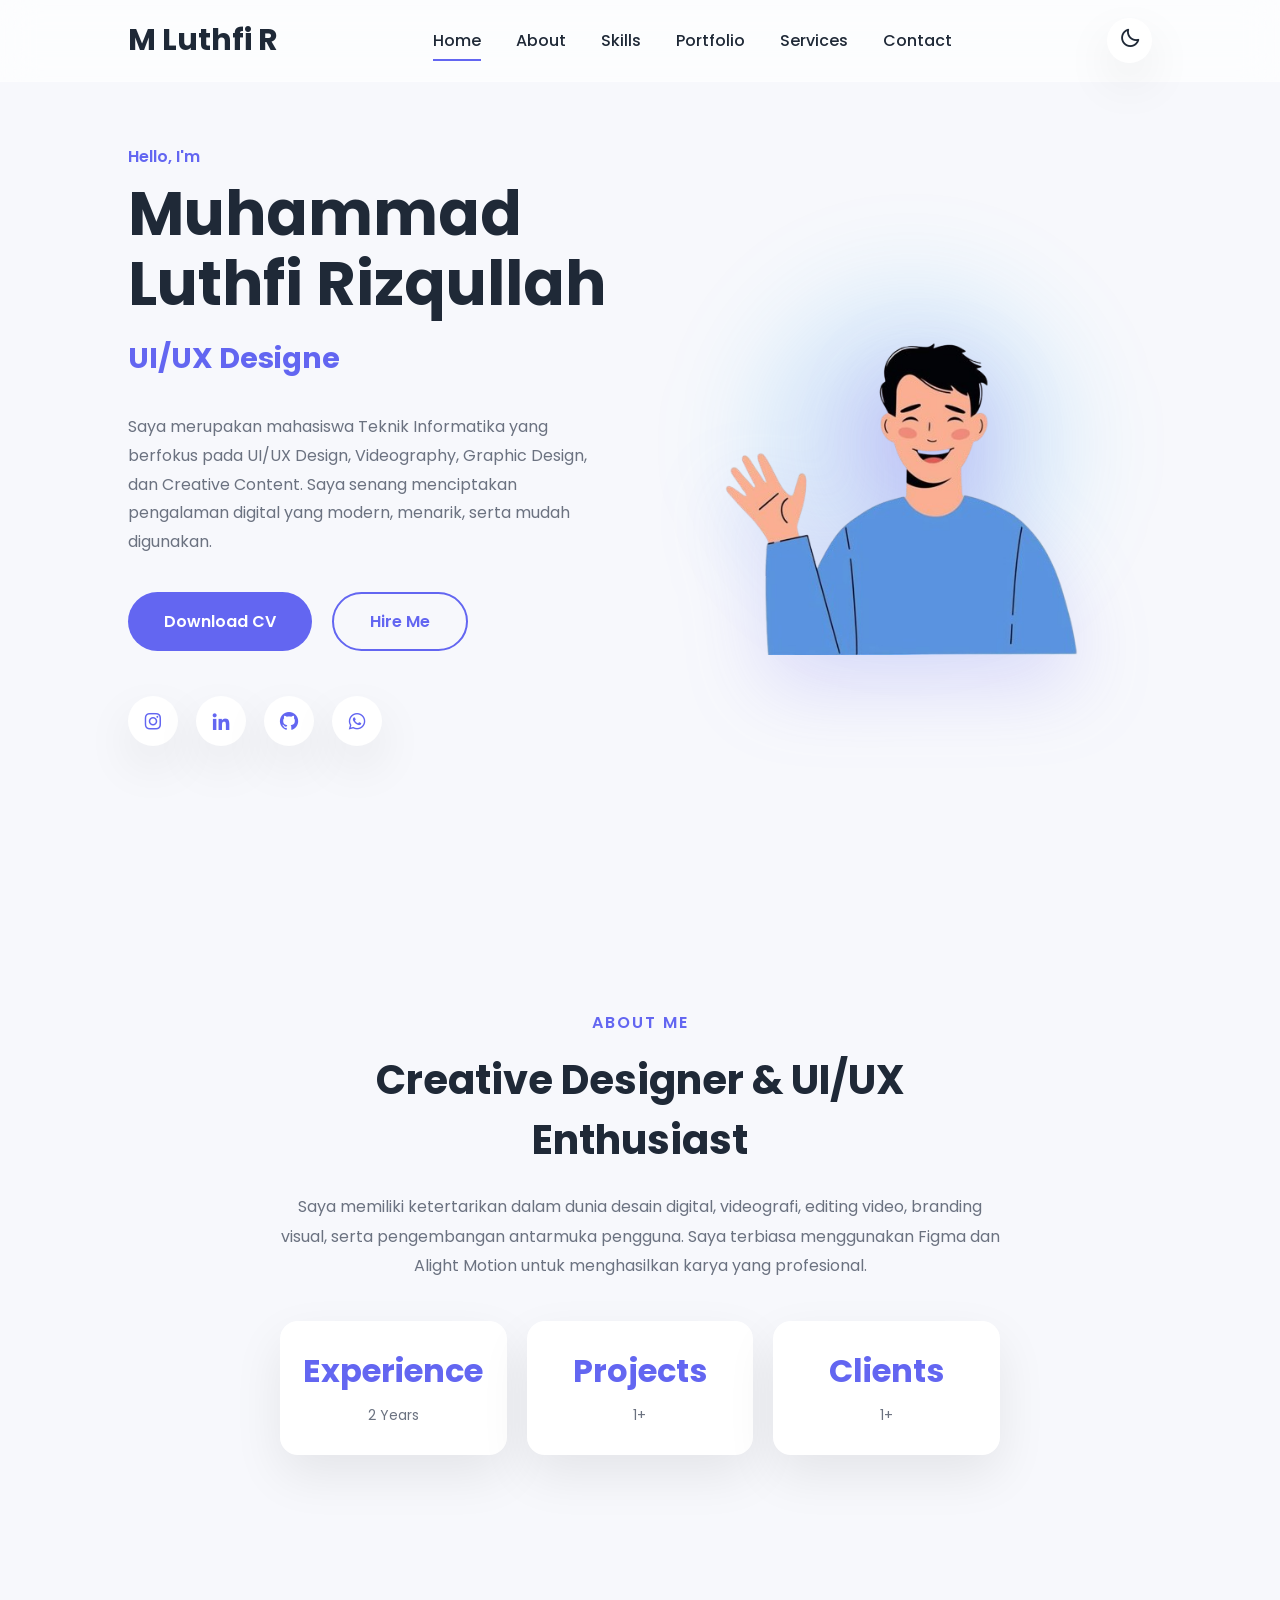
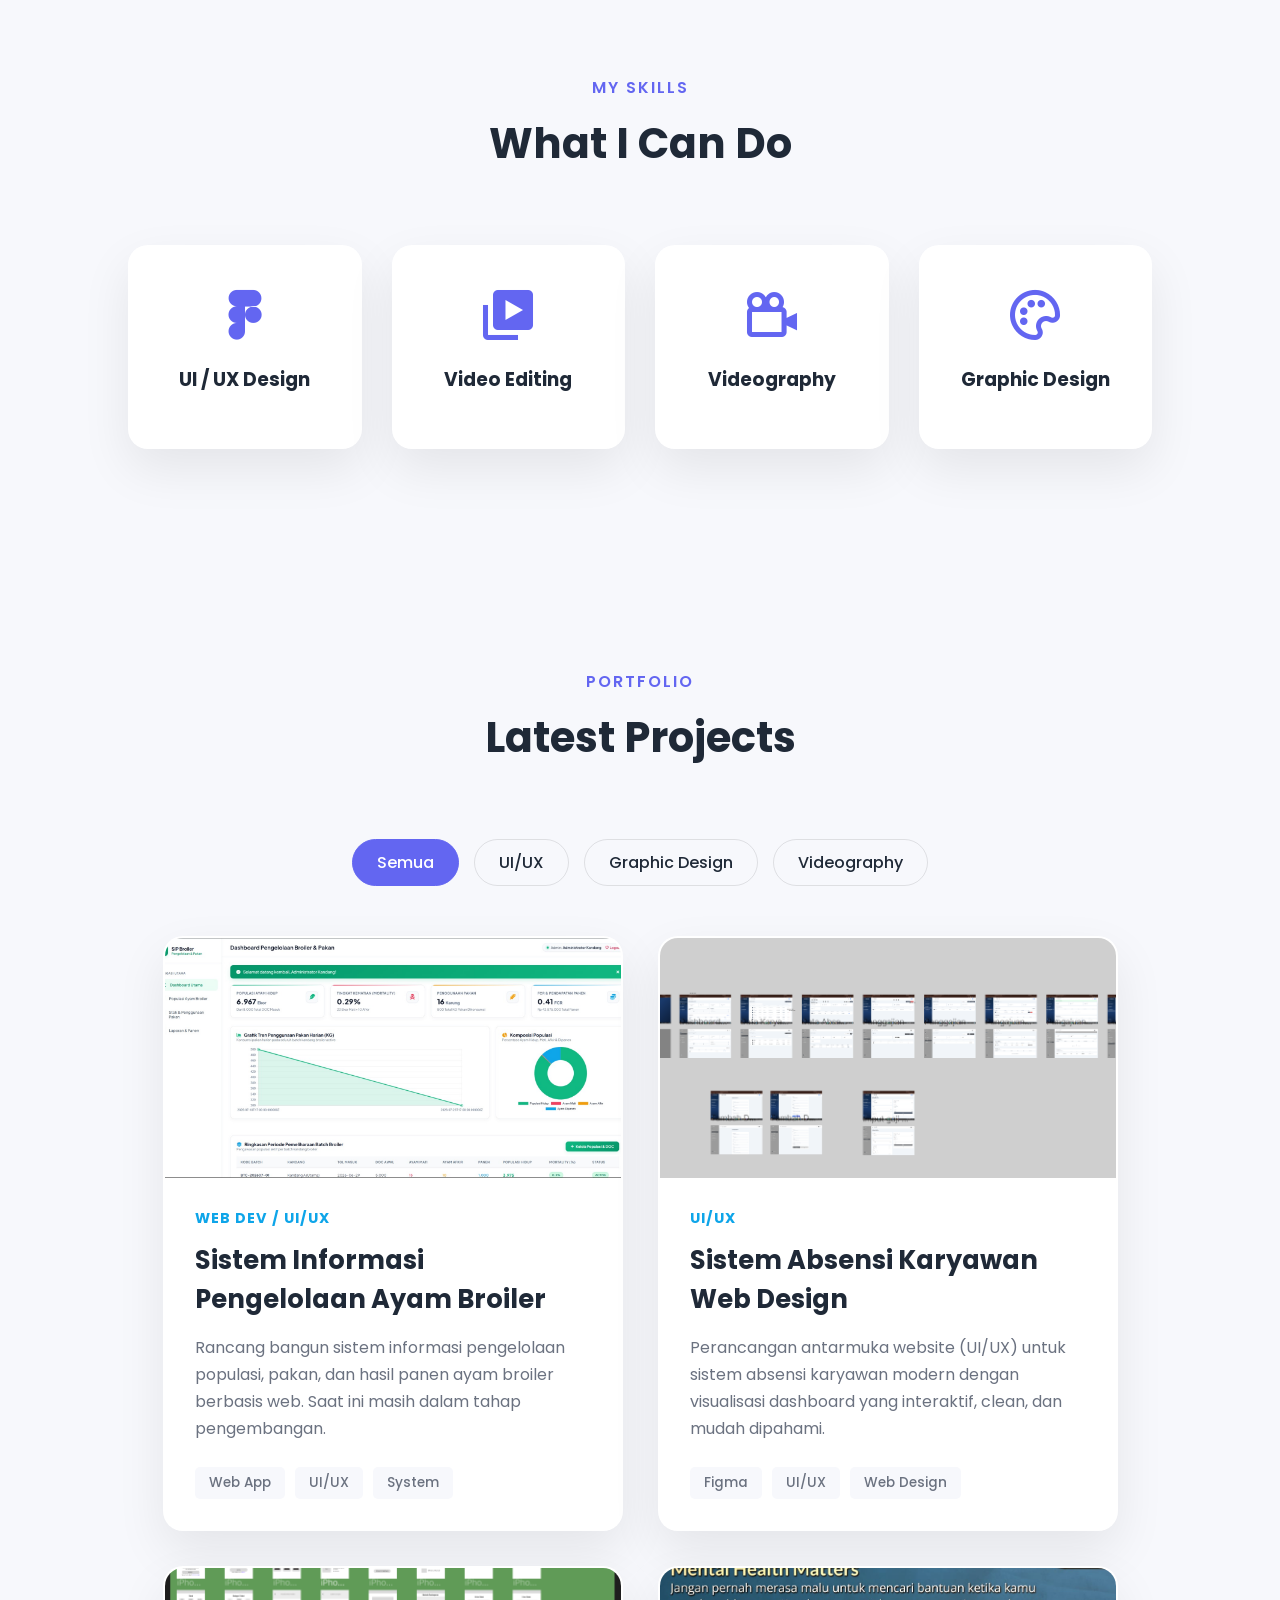
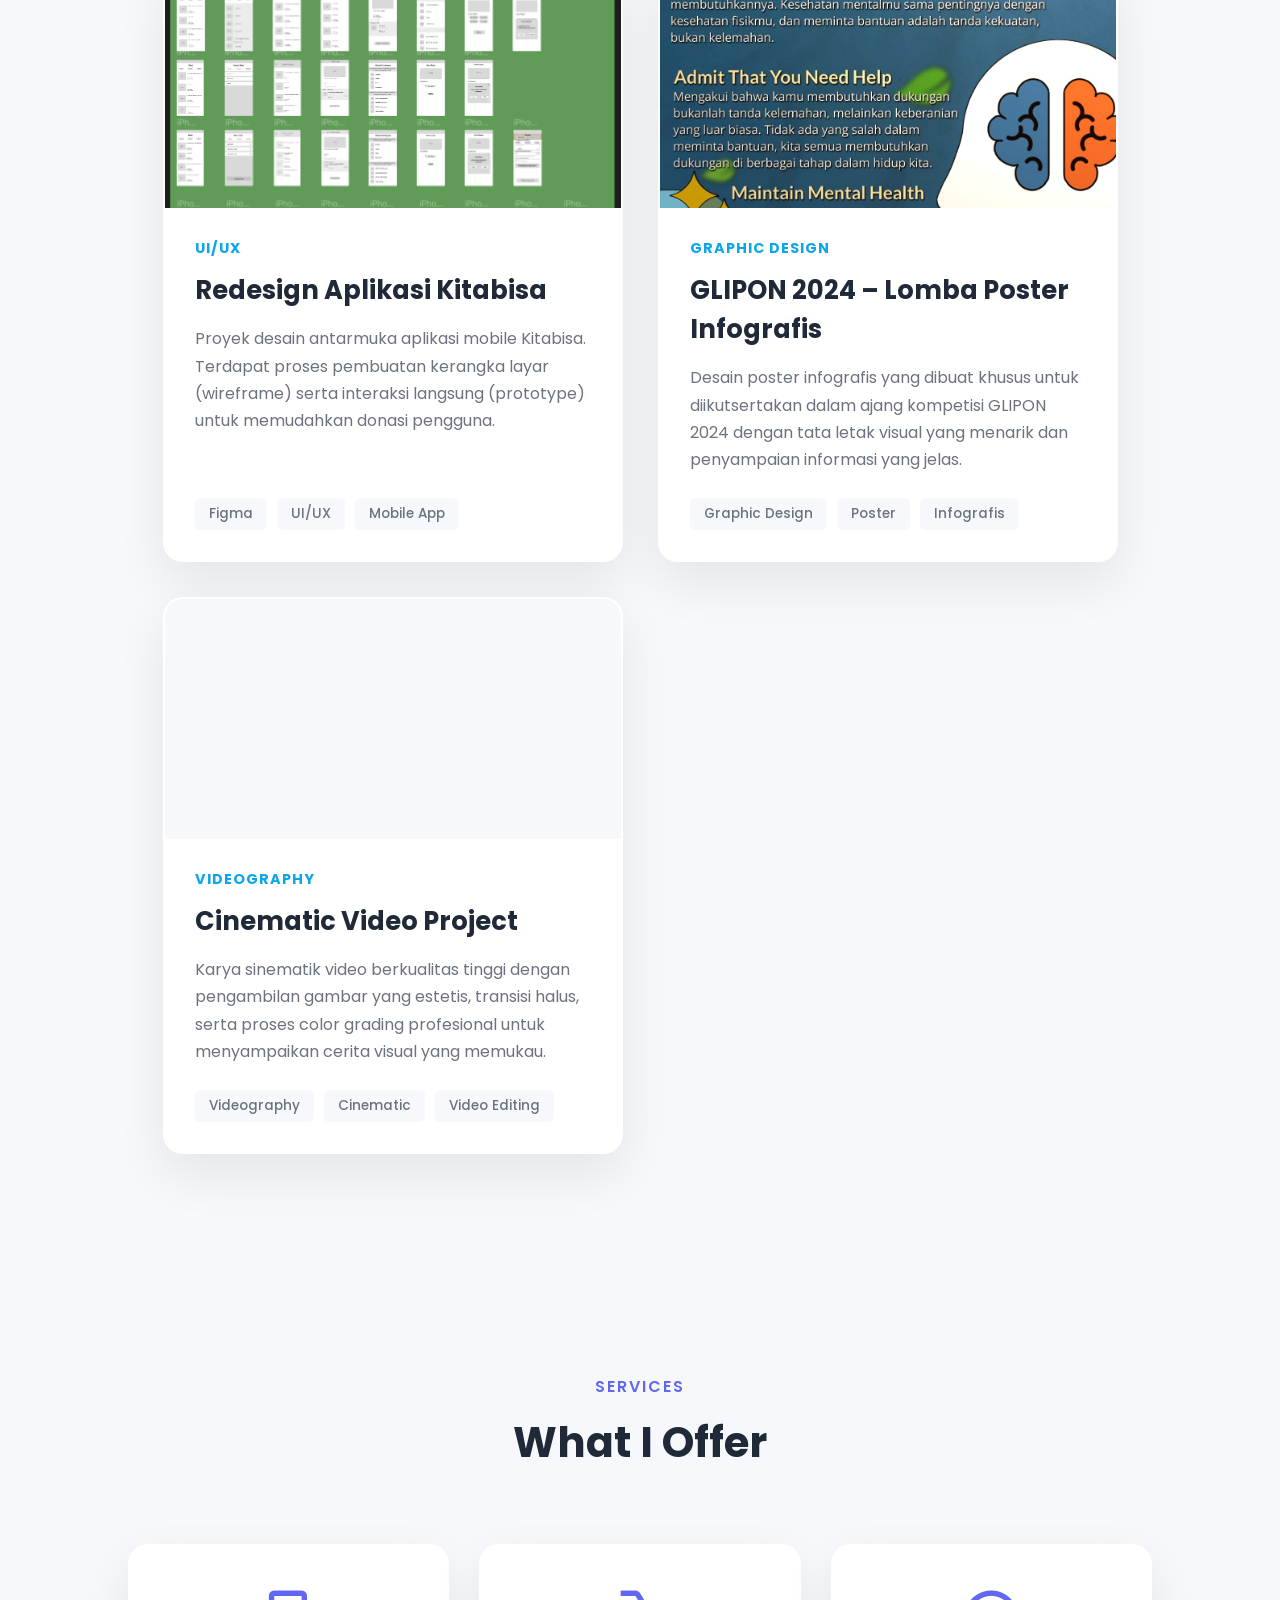
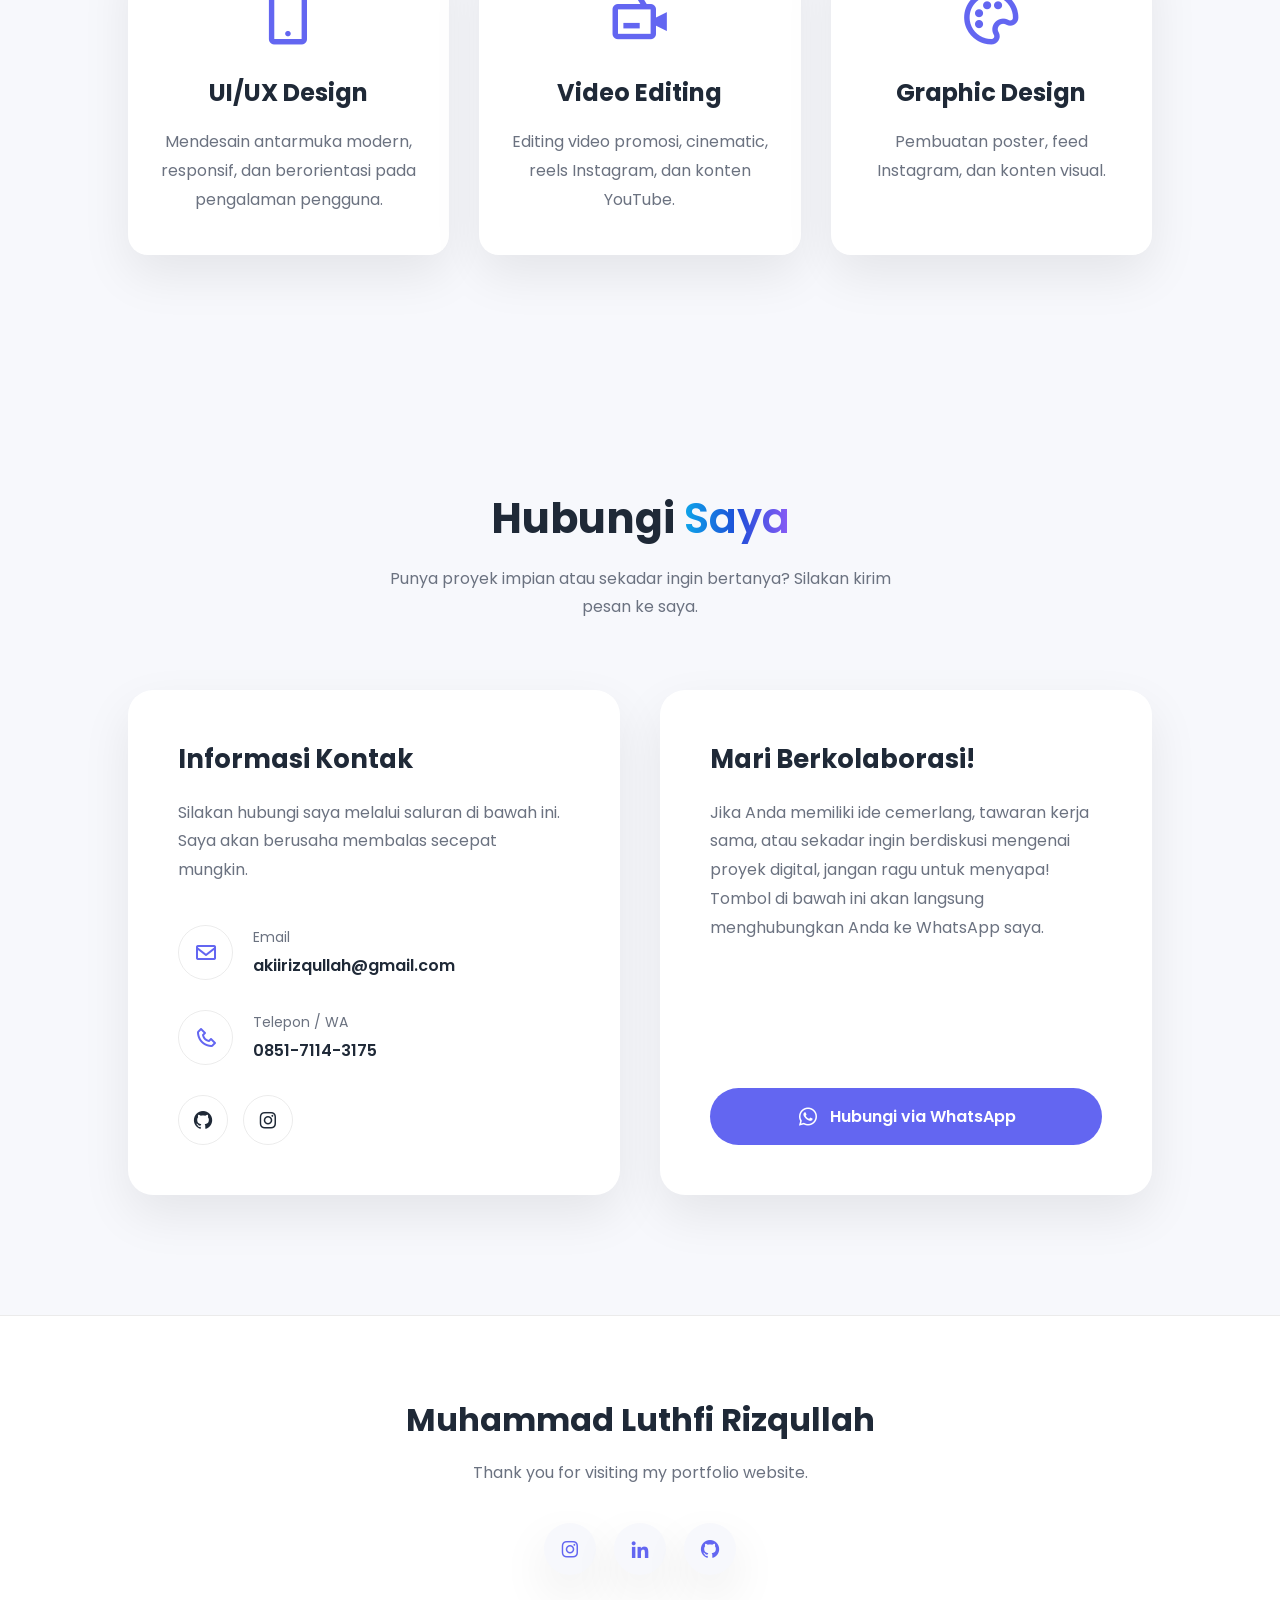
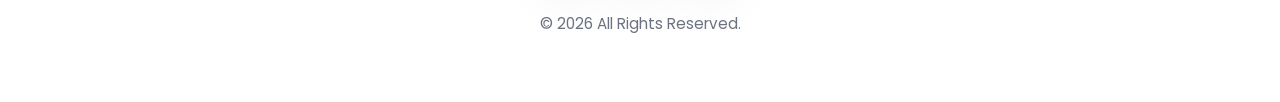
==== commit f3203e9c: "Update CV link to new file CV_Muhammad_Luthfi_Rizqullah_.pdf" ====
--- a/index.html
+++ b/index.html
@@ -78,7 +78,7 @@
 
             <div class="home-button">
 
-                <a href="asets/CV-M-Luthfi-R.pdf" download="CV-M-Luthfi-R.pdf" class="btn">
+                <a href="asets/CV_Muhammad_Luthfi_Rizqullah_.pdf" download="CV_Muhammad_Luthfi_Rizqullah_.pdf" class="btn">
                     Download CV
                 </a>
 
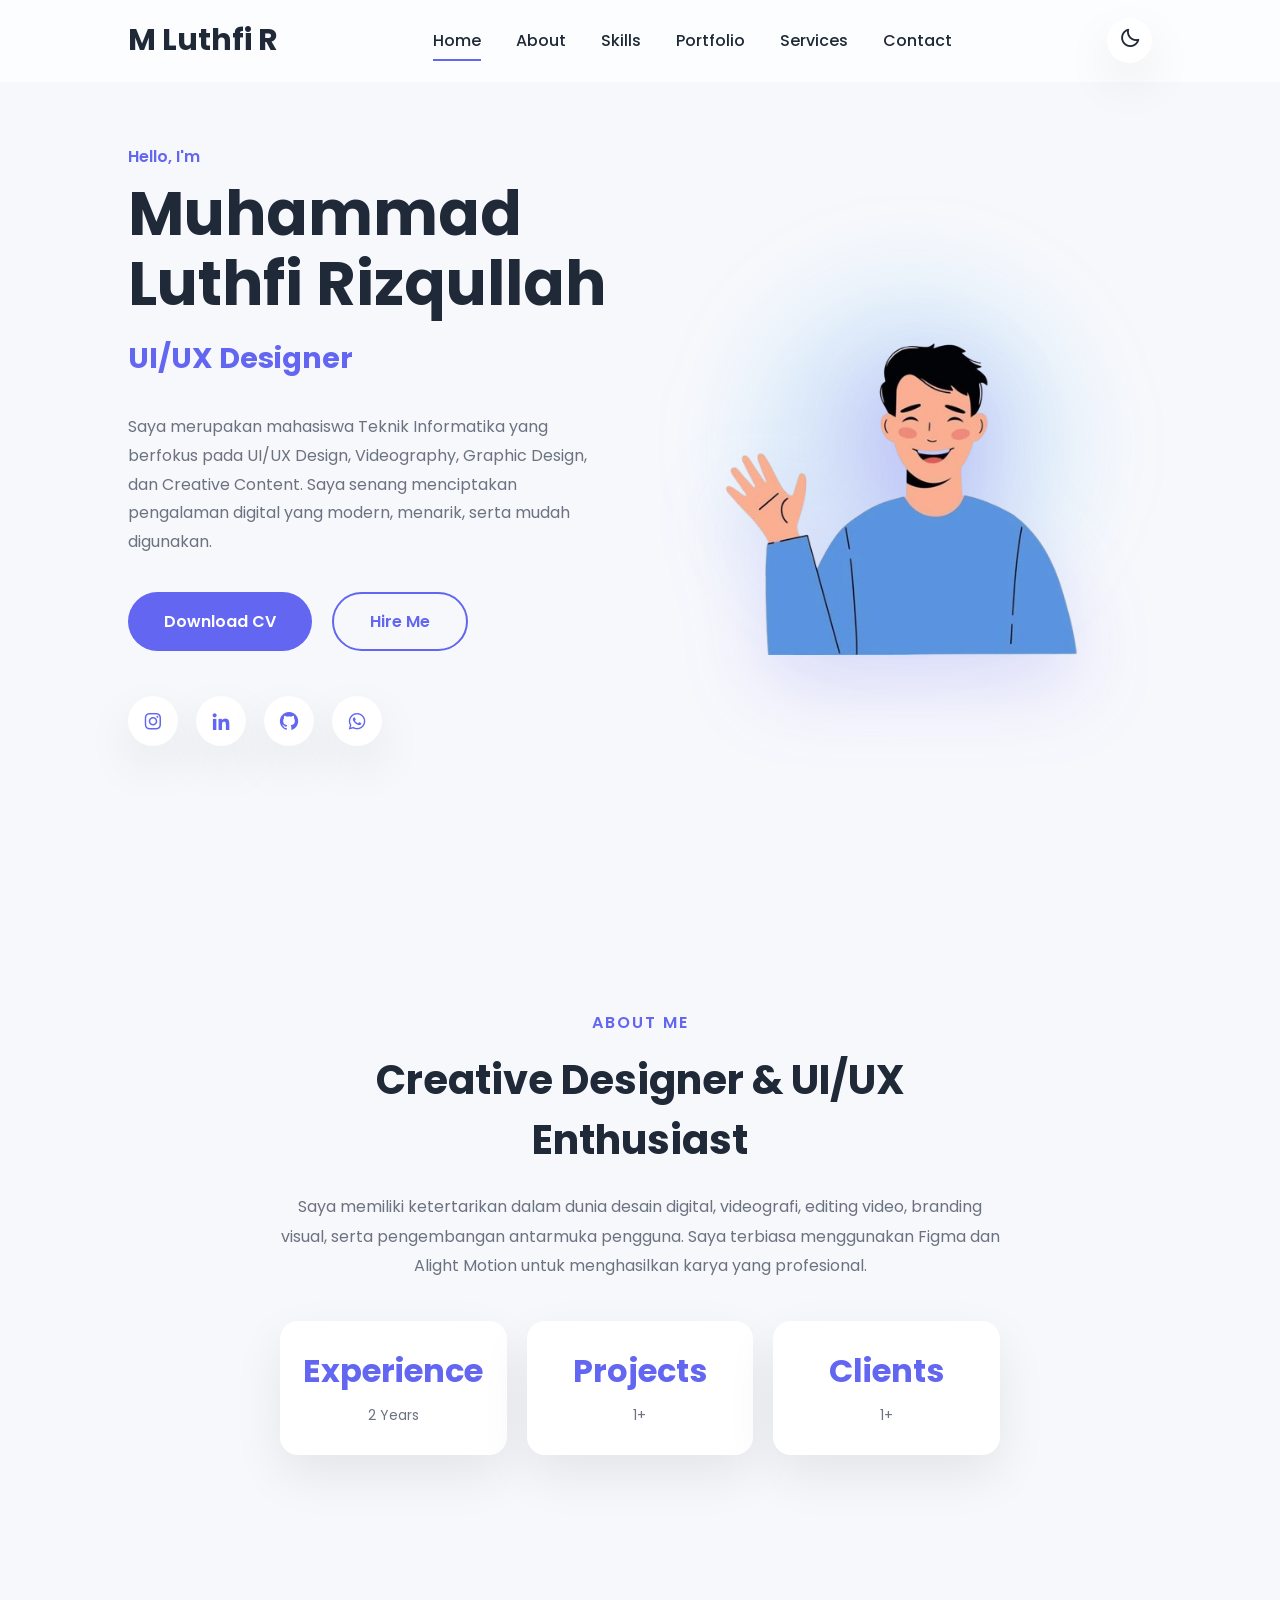
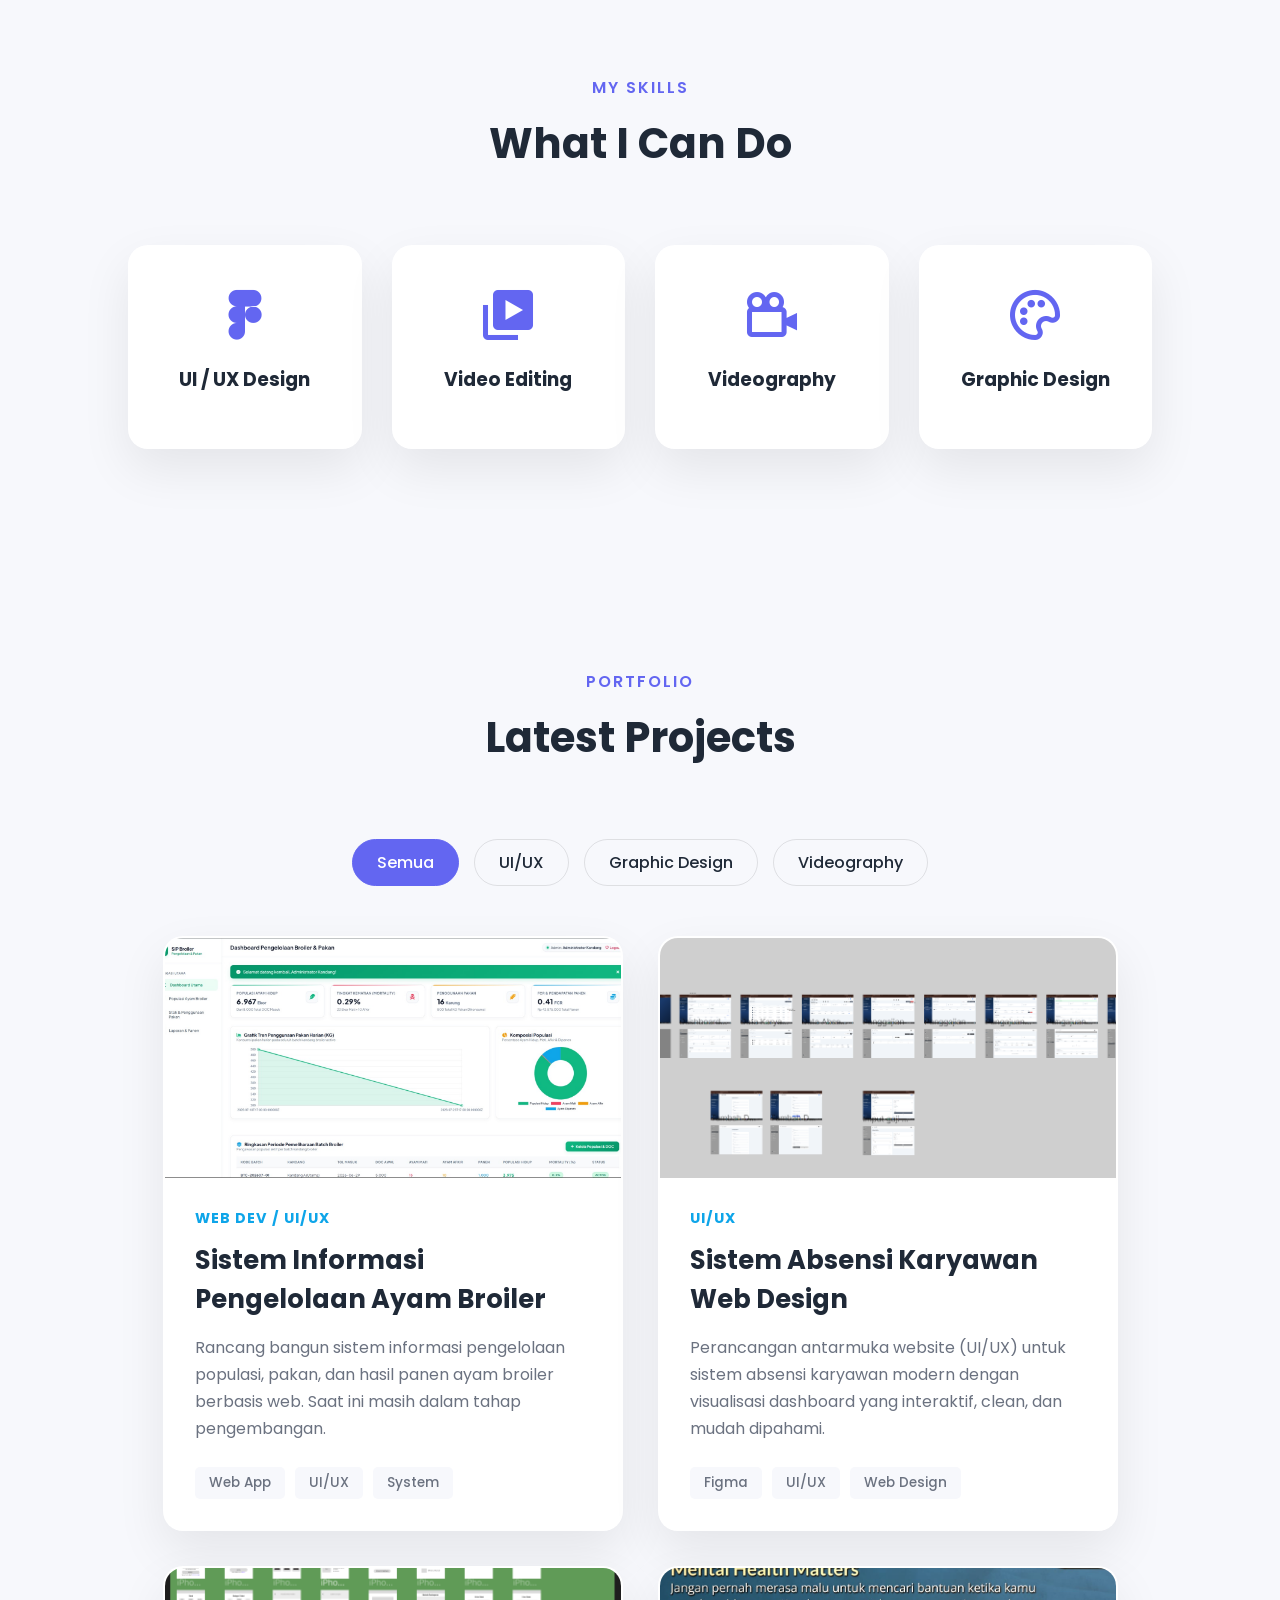
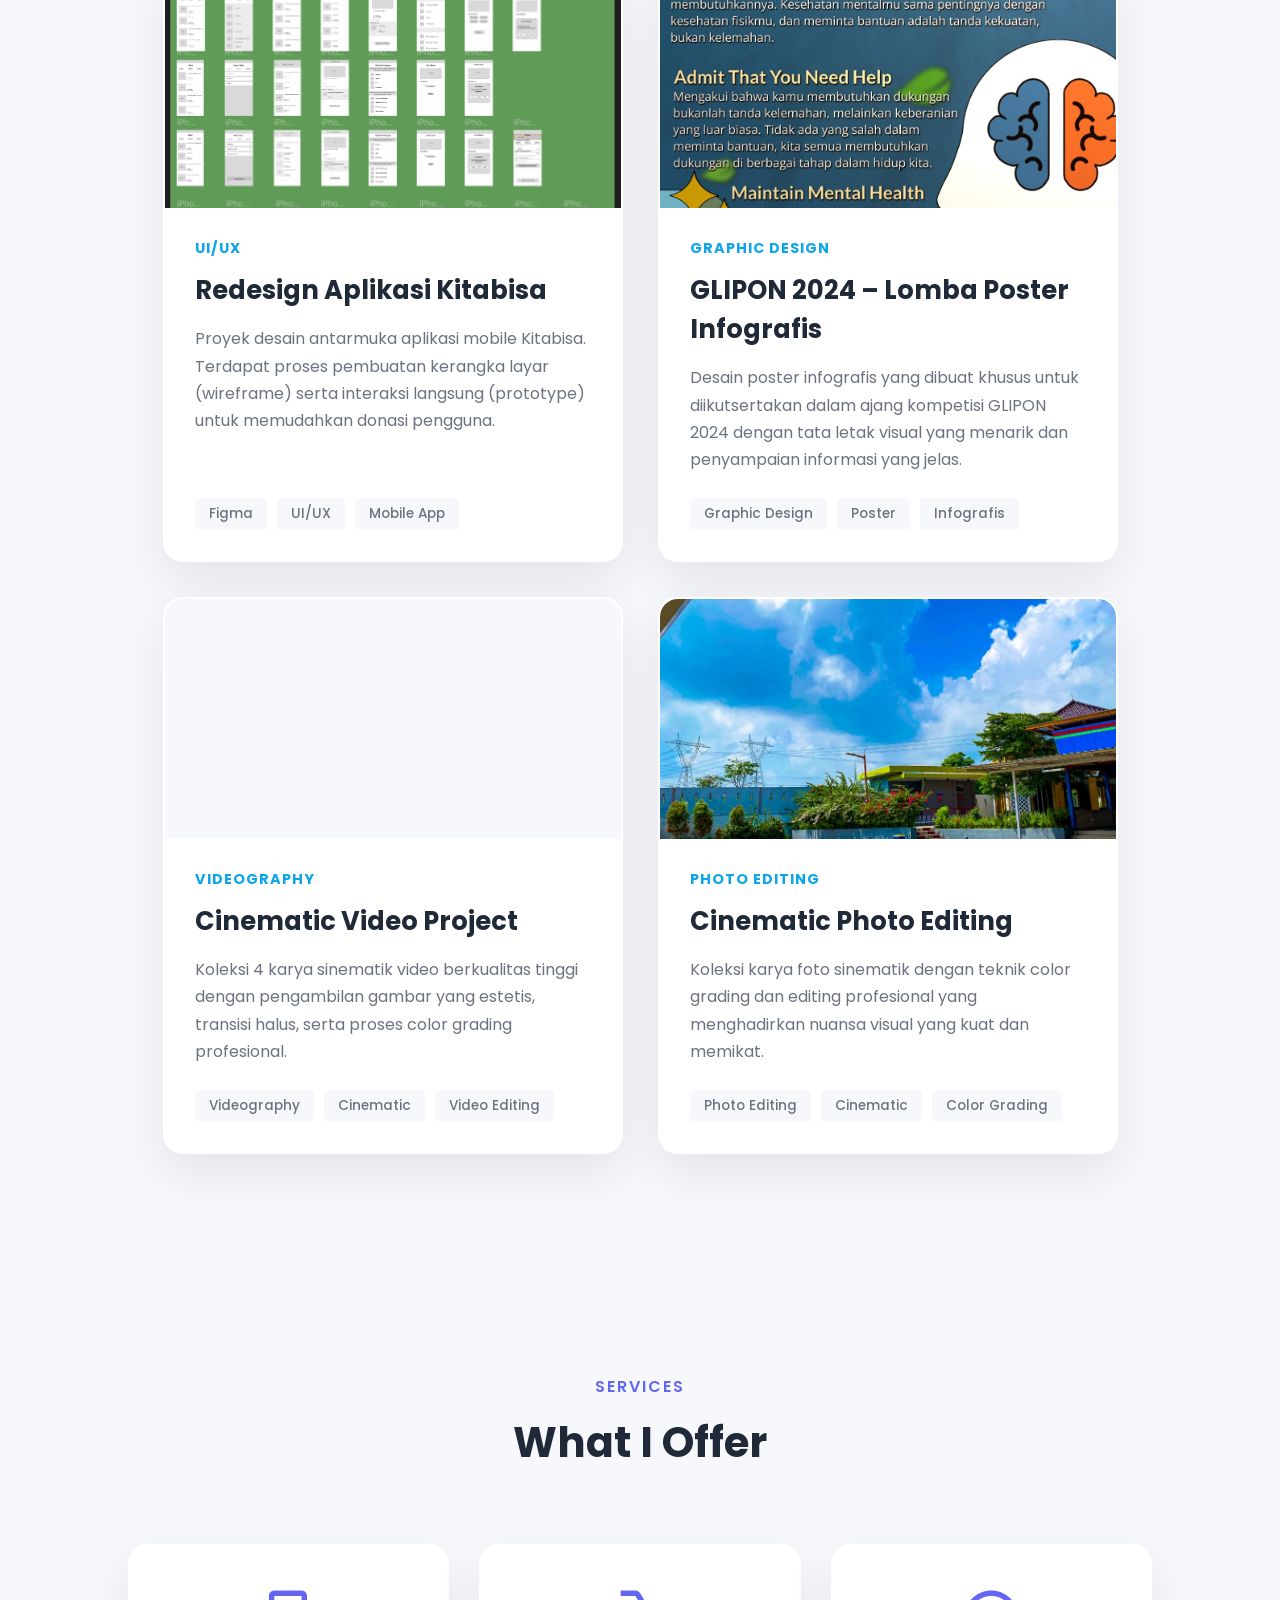
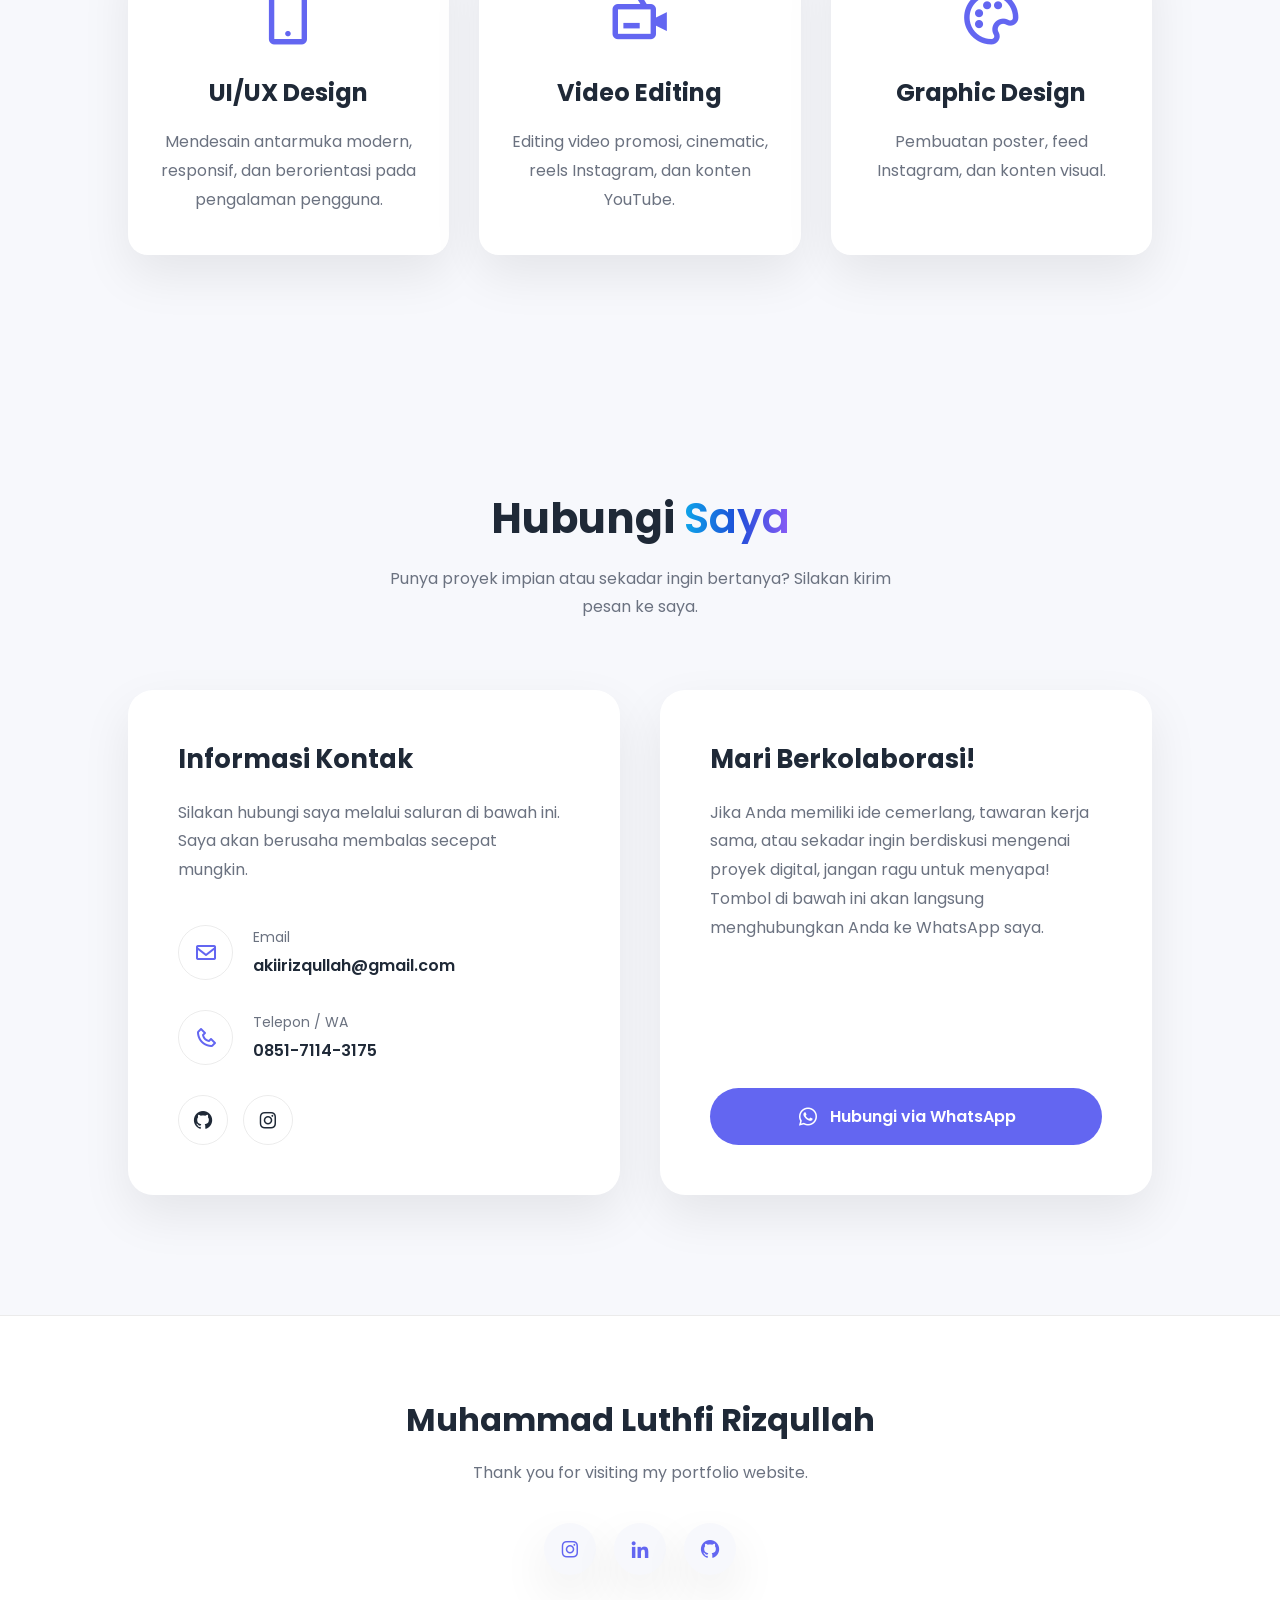
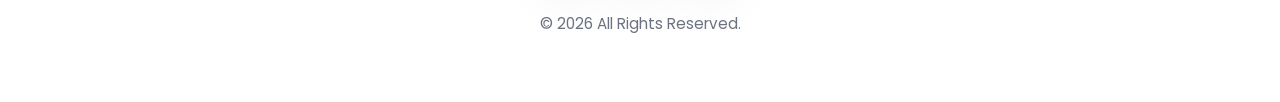
==== commit d08e3933: "Add cinematic & photo editing slider pages, merge video cards into one" ====
--- a/index.html
+++ b/index.html
@@ -317,19 +317,20 @@
                 </div>
             </div>
 
+
             <div class="portfolio-card" data-category="video">
                 <div class="portfolio-img portfolio-video">
-                    <video class="video-preview" preload="metadata">
+                    <video class="video-preview" preload="metadata" muted>
                         <source src="asets/cinematic.mp4#t=0.5" type="video/mp4">
                     </video>
                     <div class="portfolio-overlay">
-                        <a href="asets/cinematic.mp4" target="_blank" class="detail-btn">Detail</a>
+                        <a href="preview-cinematic.html" target="_blank" class="detail-btn">Tonton Video</a>
                     </div>
                 </div>
                 <div class="portfolio-content">
                     <span class="category">VIDEOGRAPHY</span>
                     <h3>Cinematic Video Project</h3>
-                    <p>Karya sinematik video berkualitas tinggi dengan pengambilan gambar yang estetis, transisi halus, serta proses color grading profesional untuk menyampaikan cerita visual yang memukau.</p>
+                    <p>Koleksi 4 karya sinematik video berkualitas tinggi dengan pengambilan gambar yang estetis, transisi halus, serta proses color grading profesional.</p>
                     <div class="portfolio-tags">
                         <span>Videography</span>
                         <span>Cinematic</span>
@@ -338,9 +339,30 @@
                 </div>
             </div>
 
+
+            <div class="portfolio-card" data-category="graphic-design">
+                <div class="portfolio-img">
+                    <img src="asets/Editing Foto/WhatsApp Image 2026-08-04 at 21.53.13.jpeg" alt="Cinematic Photo Editing">
+                    <div class="portfolio-overlay">
+                        <a href="preview-editing-foto.html" target="_blank" class="detail-btn">Lihat Foto</a>
+                    </div>
+                </div>
+                <div class="portfolio-content">
+                    <span class="category">PHOTO EDITING</span>
+                    <h3>Cinematic Photo Editing</h3>
+                    <p>Koleksi karya foto sinematik dengan teknik color grading dan editing profesional yang menghadirkan nuansa visual yang kuat dan memikat.</p>
+                    <div class="portfolio-tags">
+                        <span>Photo Editing</span>
+                        <span>Cinematic</span>
+                        <span>Color Grading</span>
+                    </div>
+                </div>
+            </div>
+
         </div>
 
     </section>
+
 
 
     <!--================ SERVICES ================-->
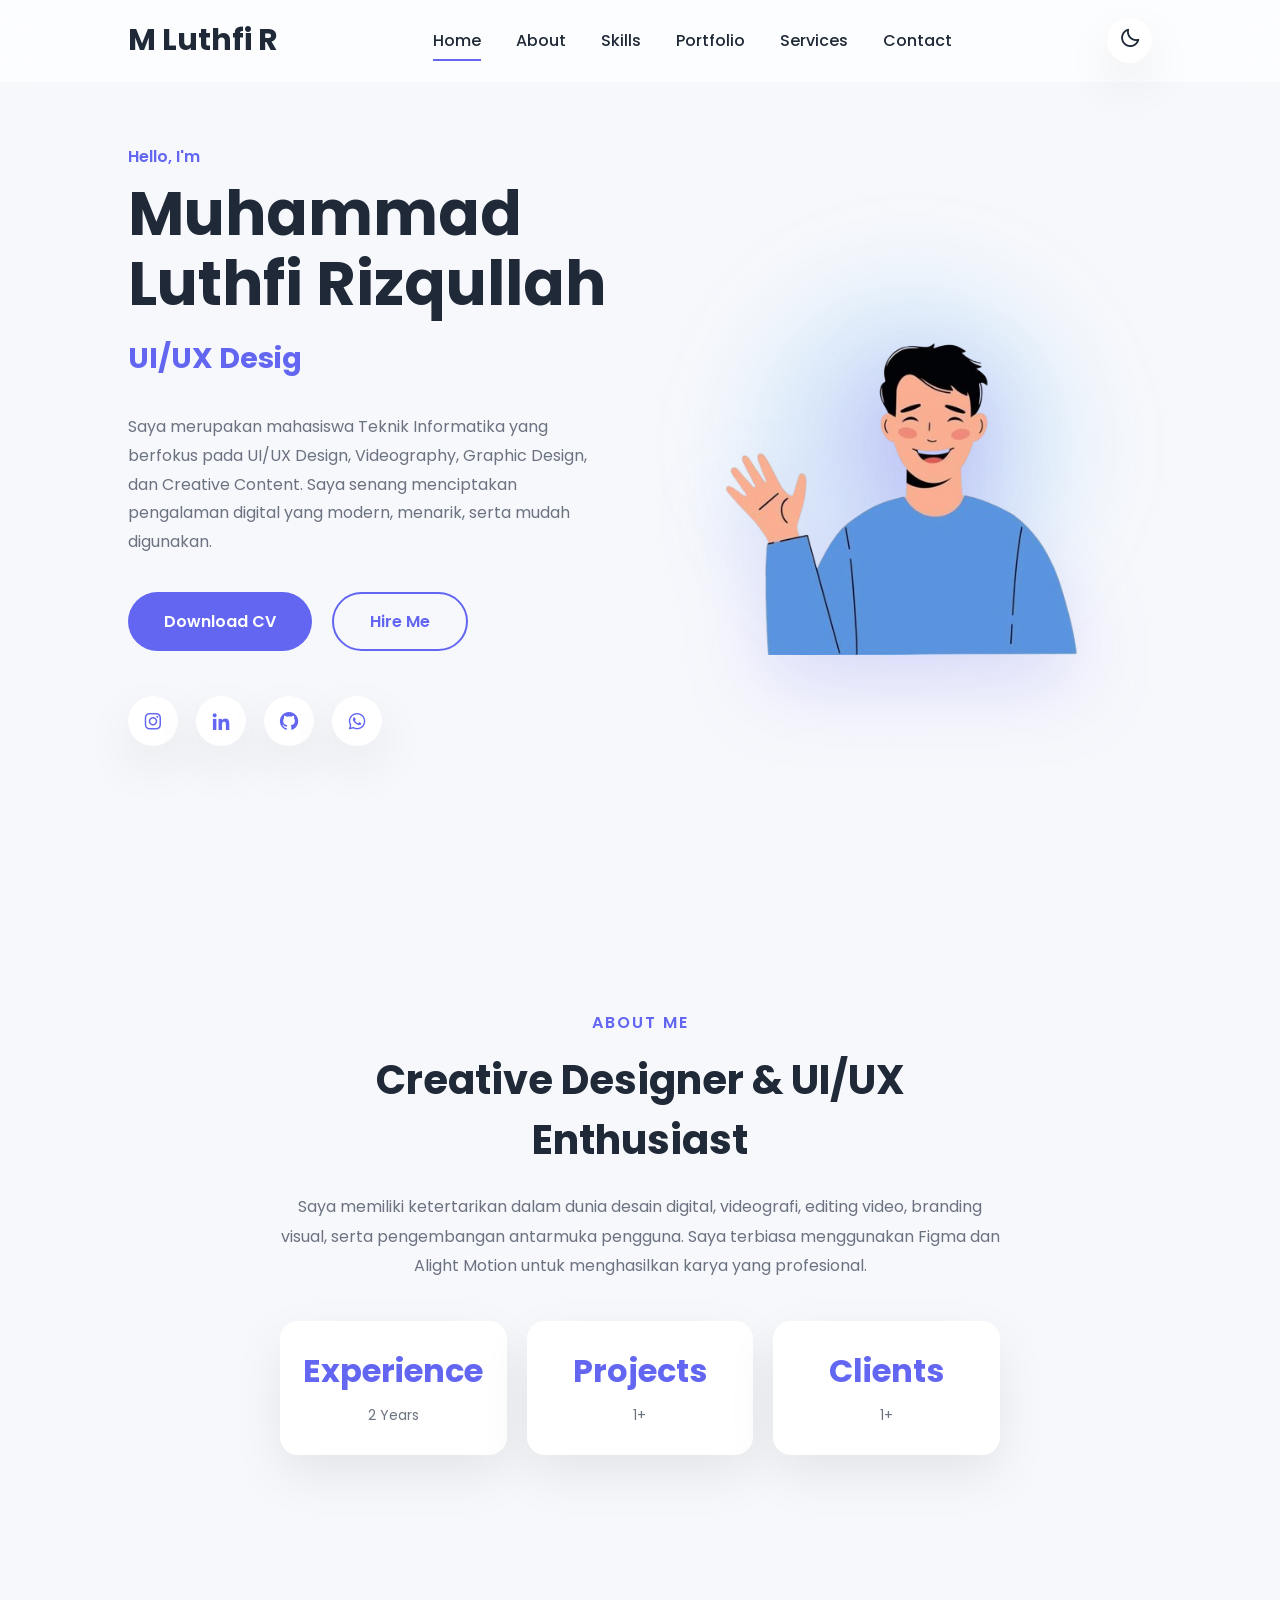
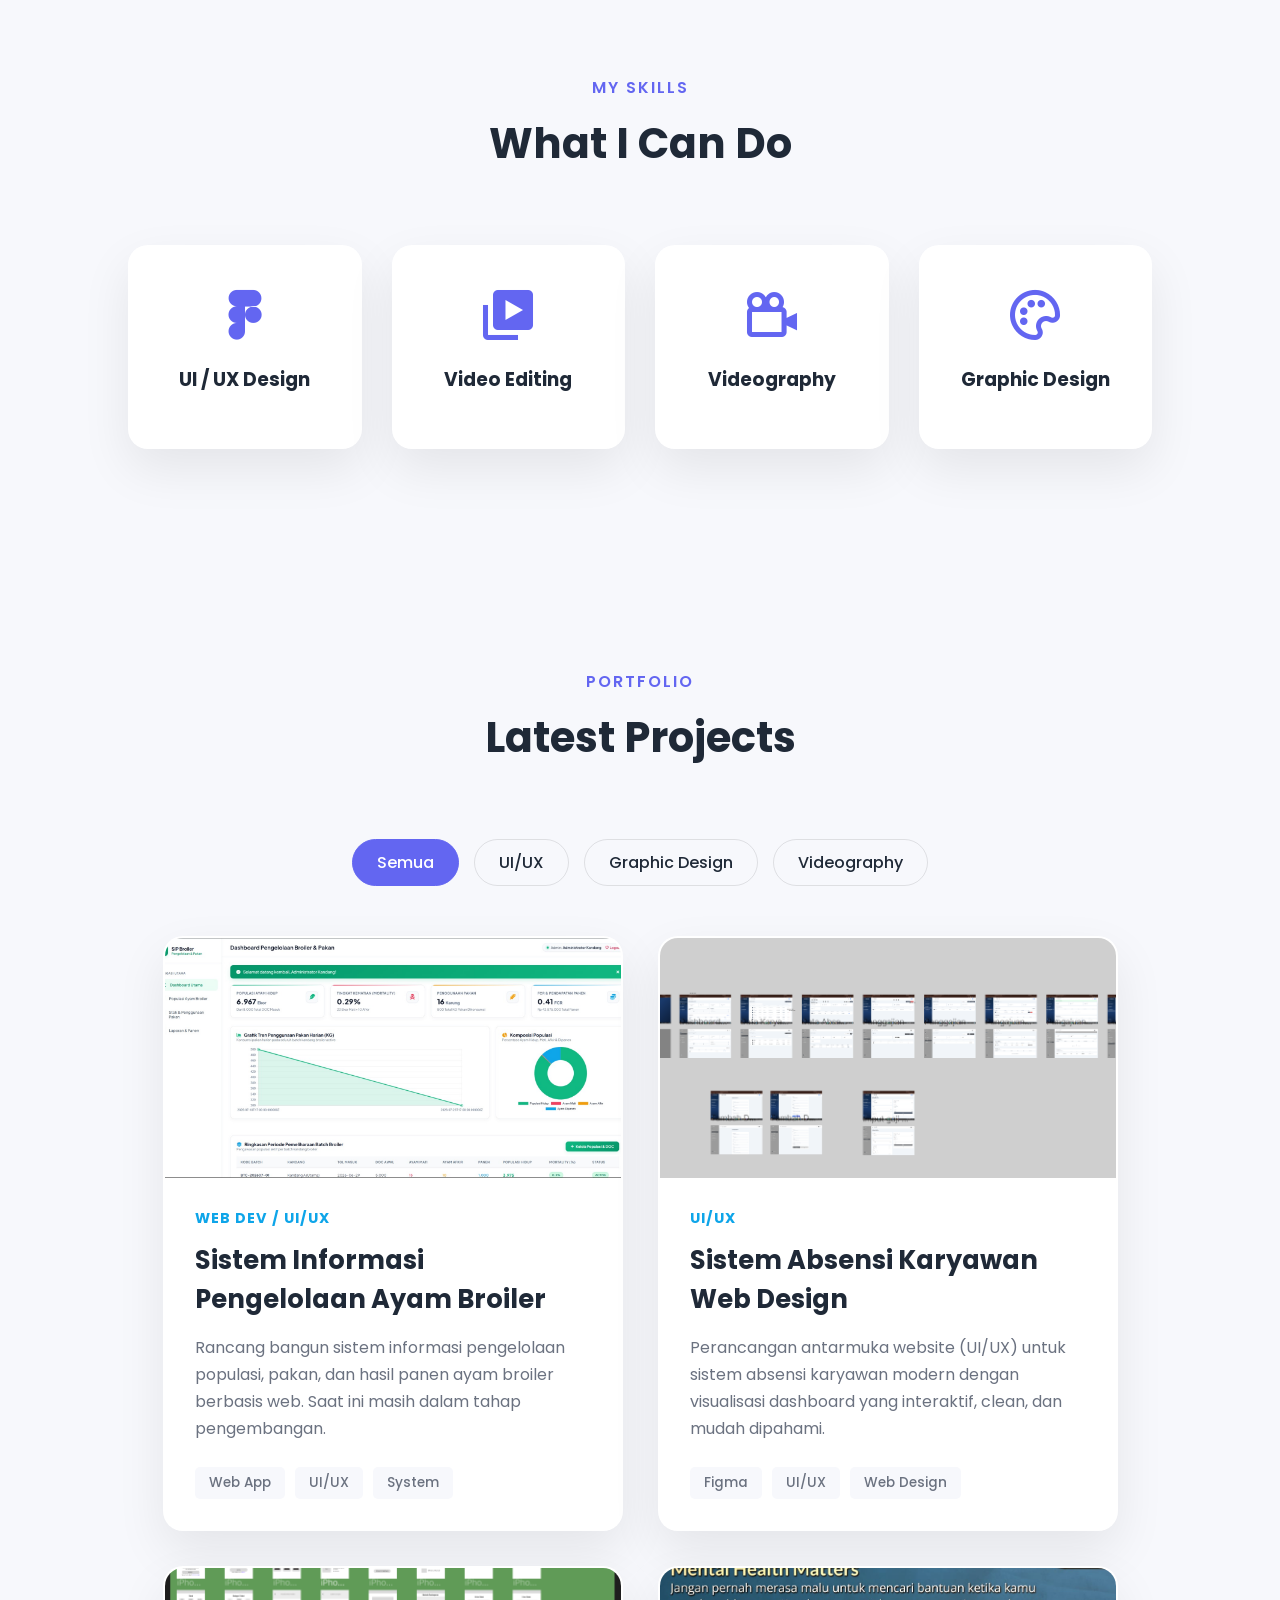
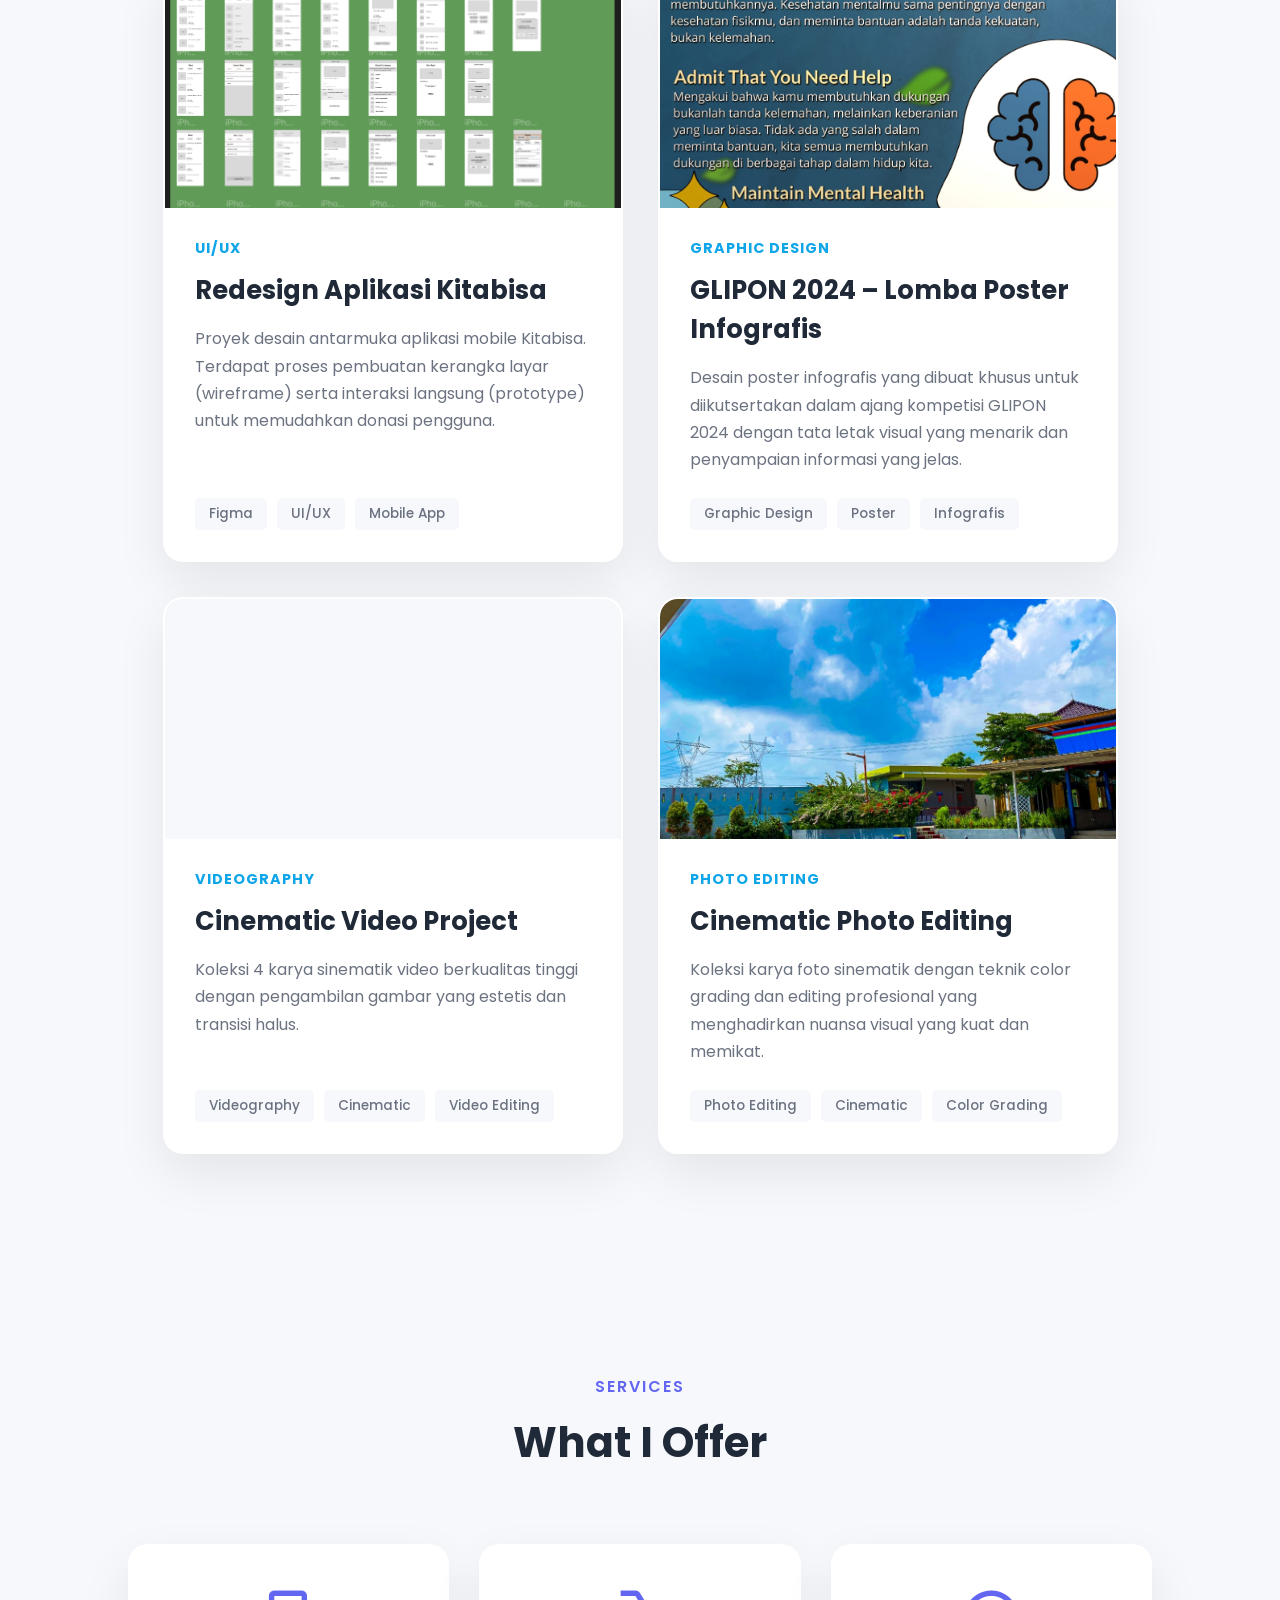
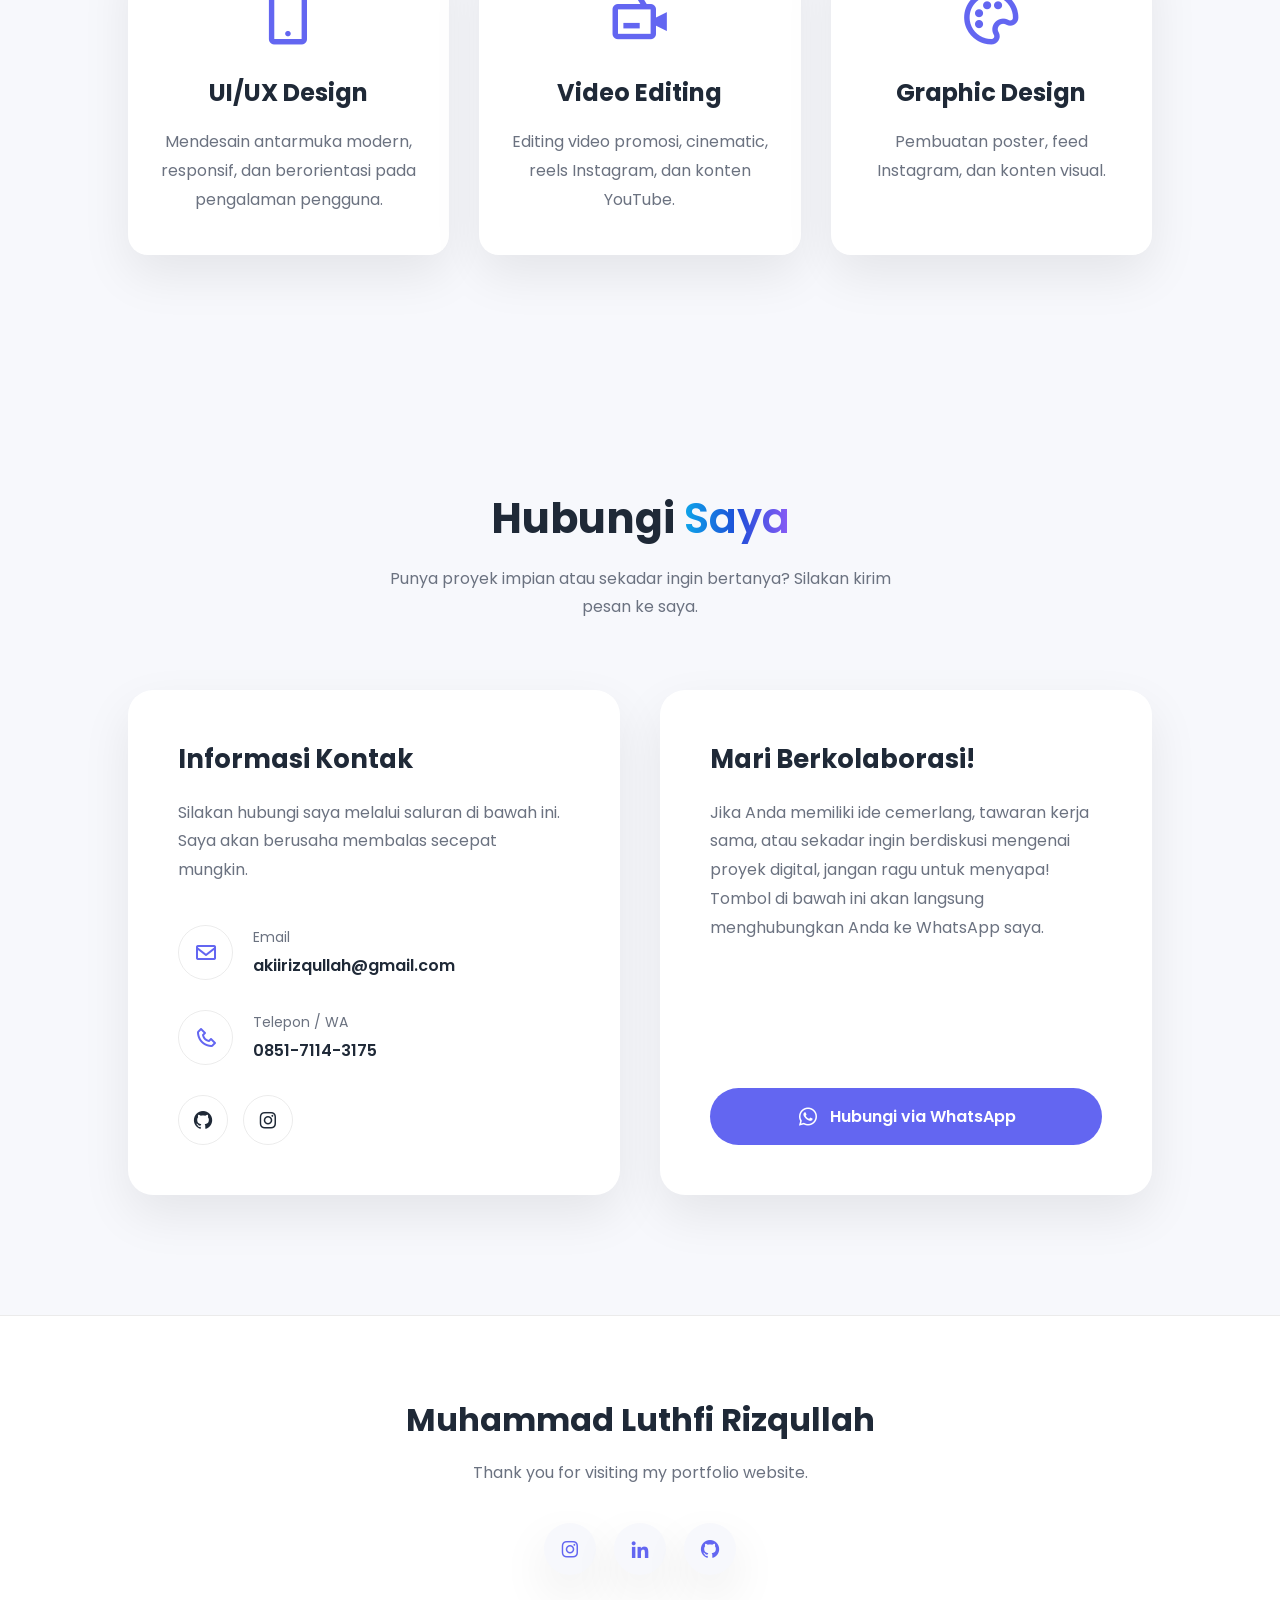
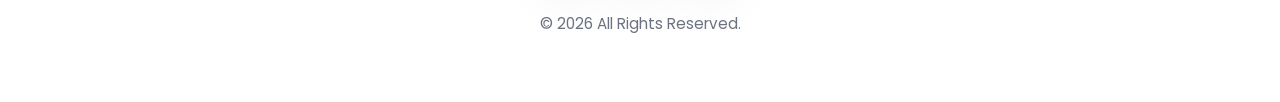
==== commit 8c1a9099: "Remove color grading phrase from video description" ====
--- a/index.html
+++ b/index.html
@@ -330,7 +330,7 @@
                 <div class="portfolio-content">
                     <span class="category">VIDEOGRAPHY</span>
                     <h3>Cinematic Video Project</h3>
-                    <p>Koleksi 4 karya sinematik video berkualitas tinggi dengan pengambilan gambar yang estetis, transisi halus, serta proses color grading profesional.</p>
+                    <p>Koleksi 4 karya sinematik video berkualitas tinggi dengan pengambilan gambar yang estetis dan transisi halus.</p>
                     <div class="portfolio-tags">
                         <span>Videography</span>
                         <span>Cinematic</span>
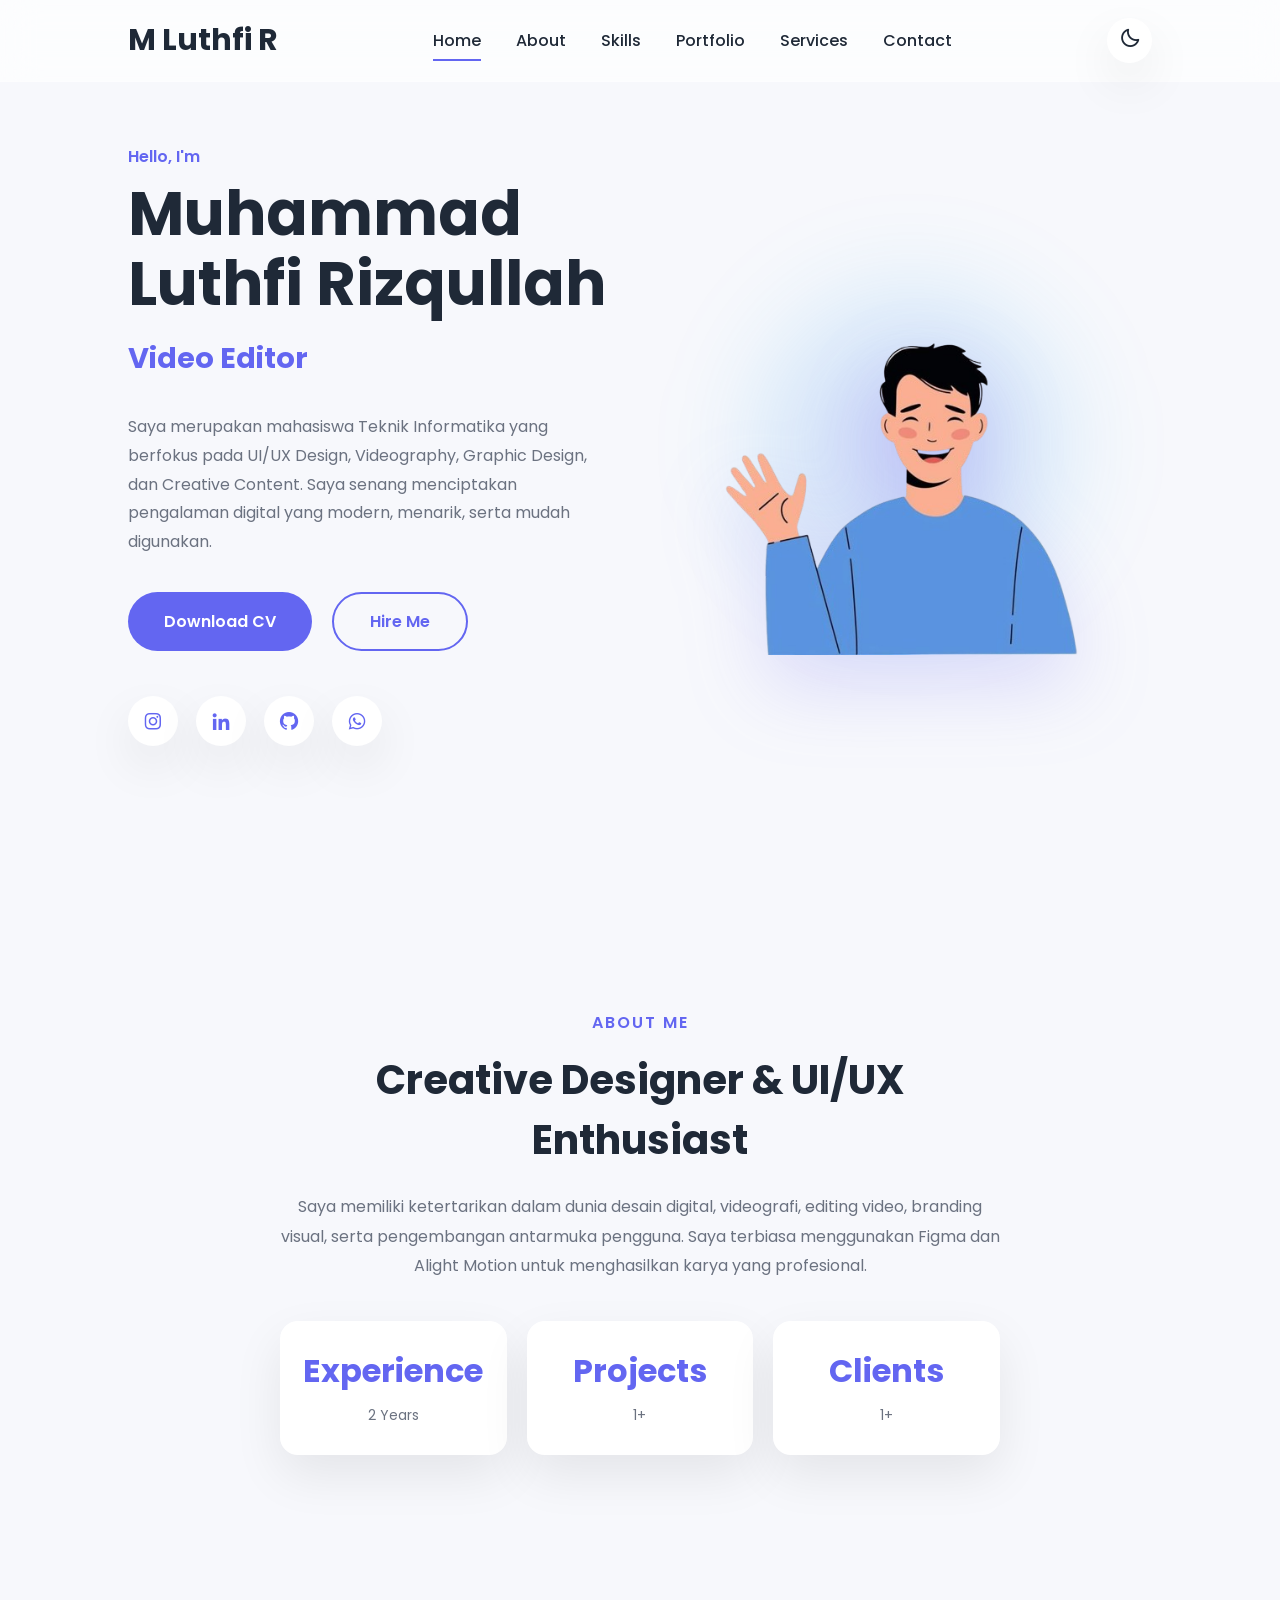
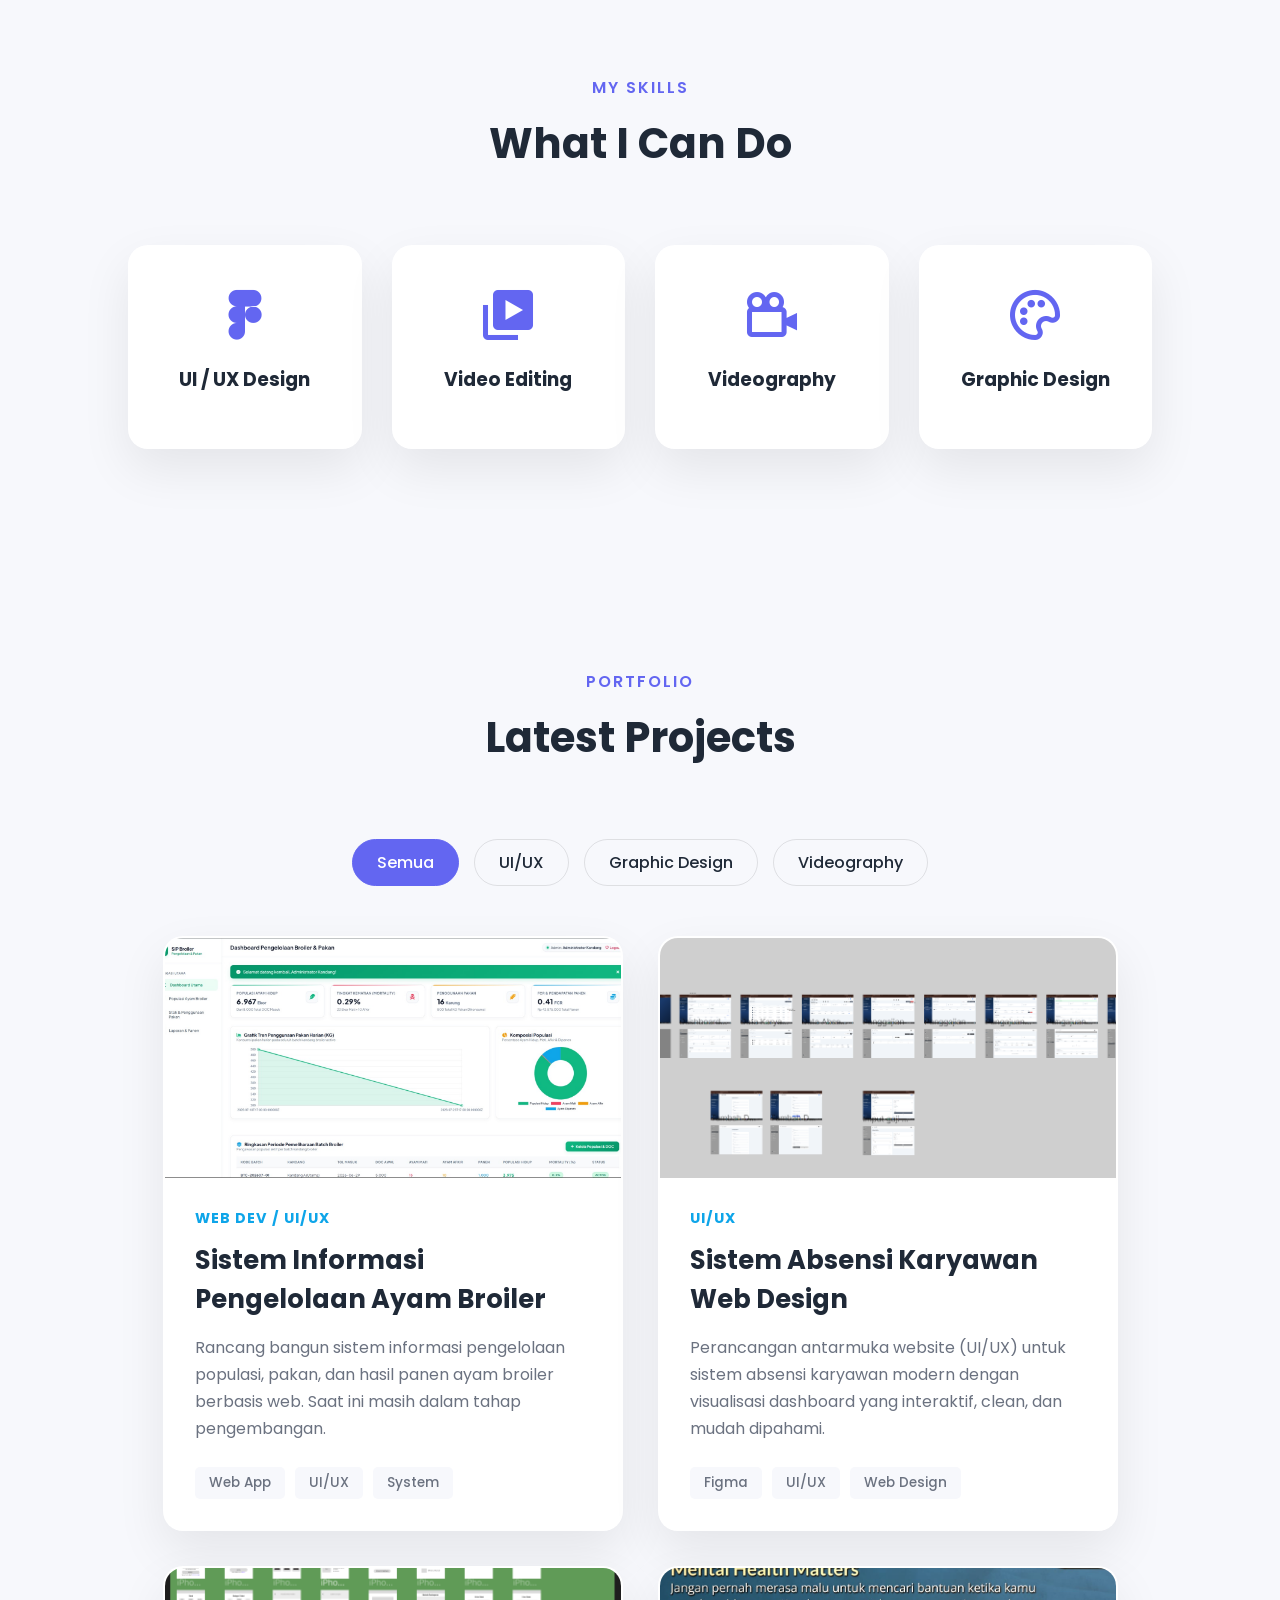
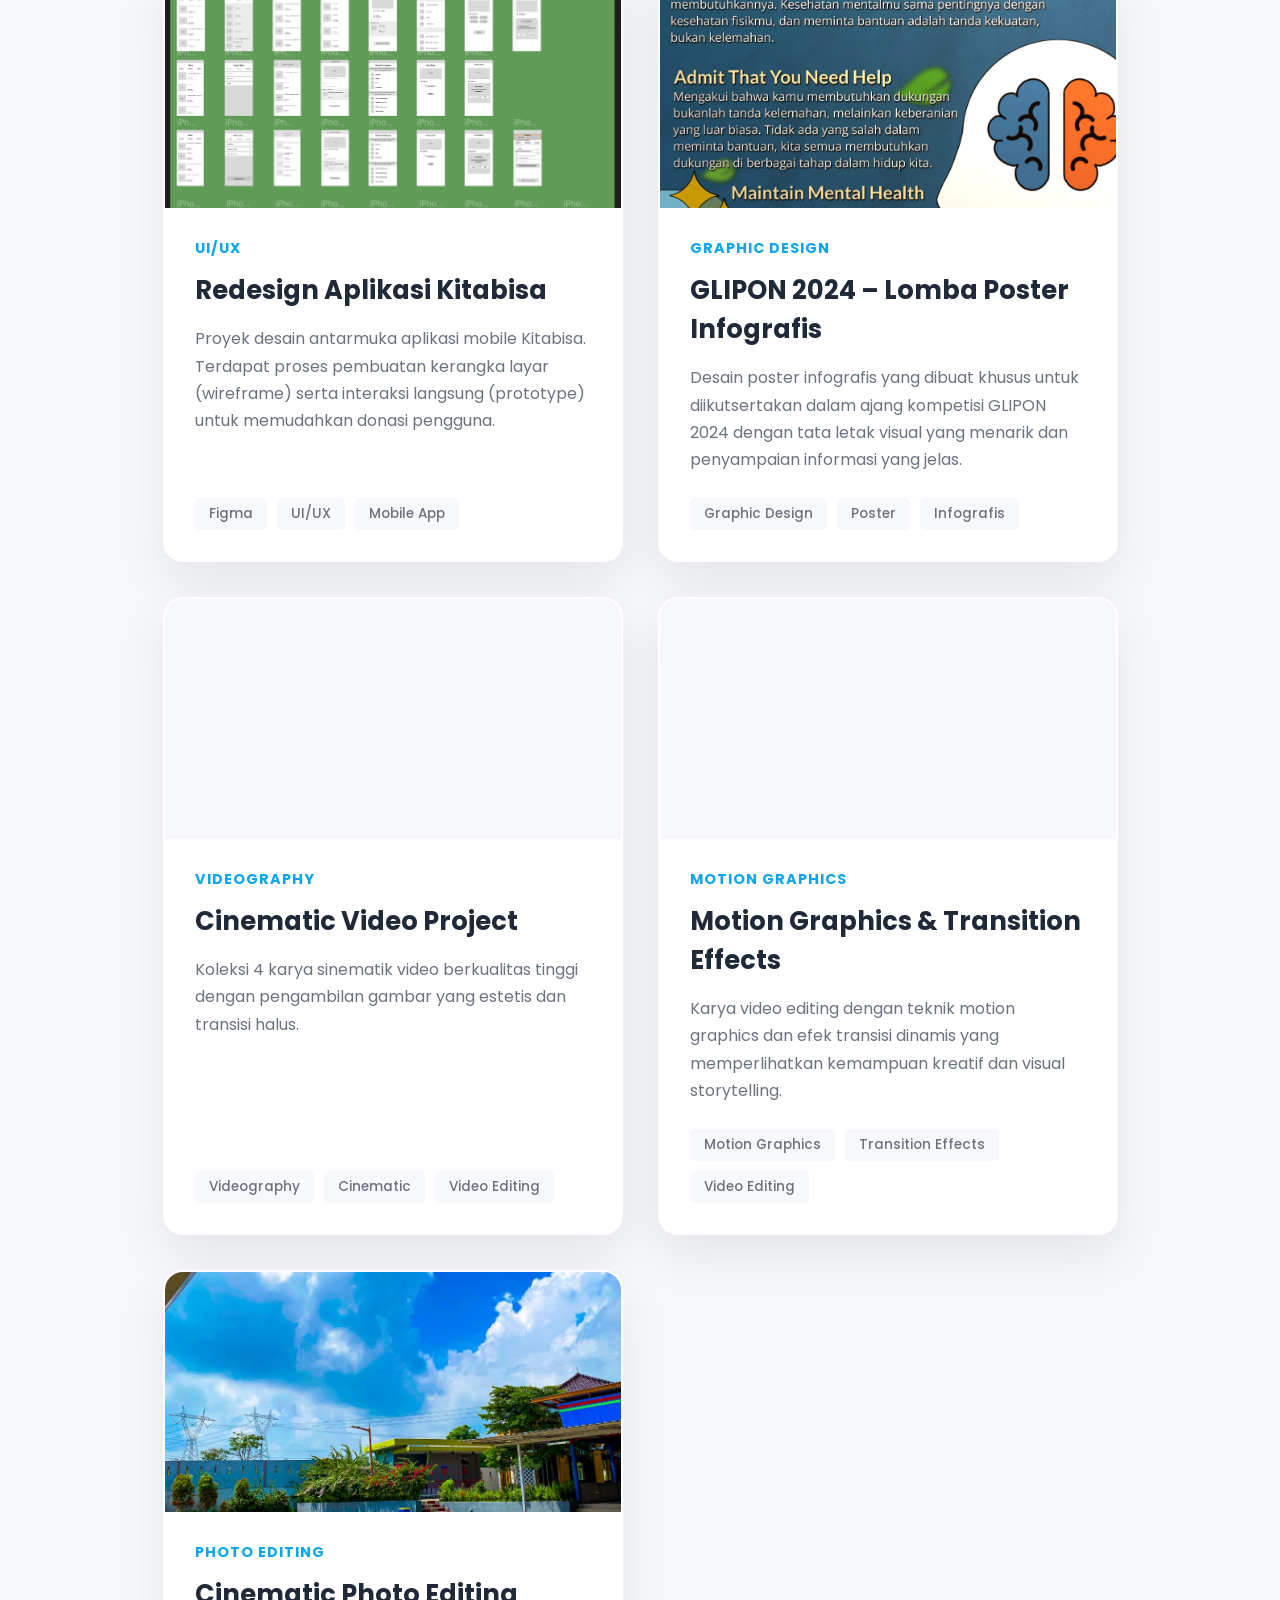
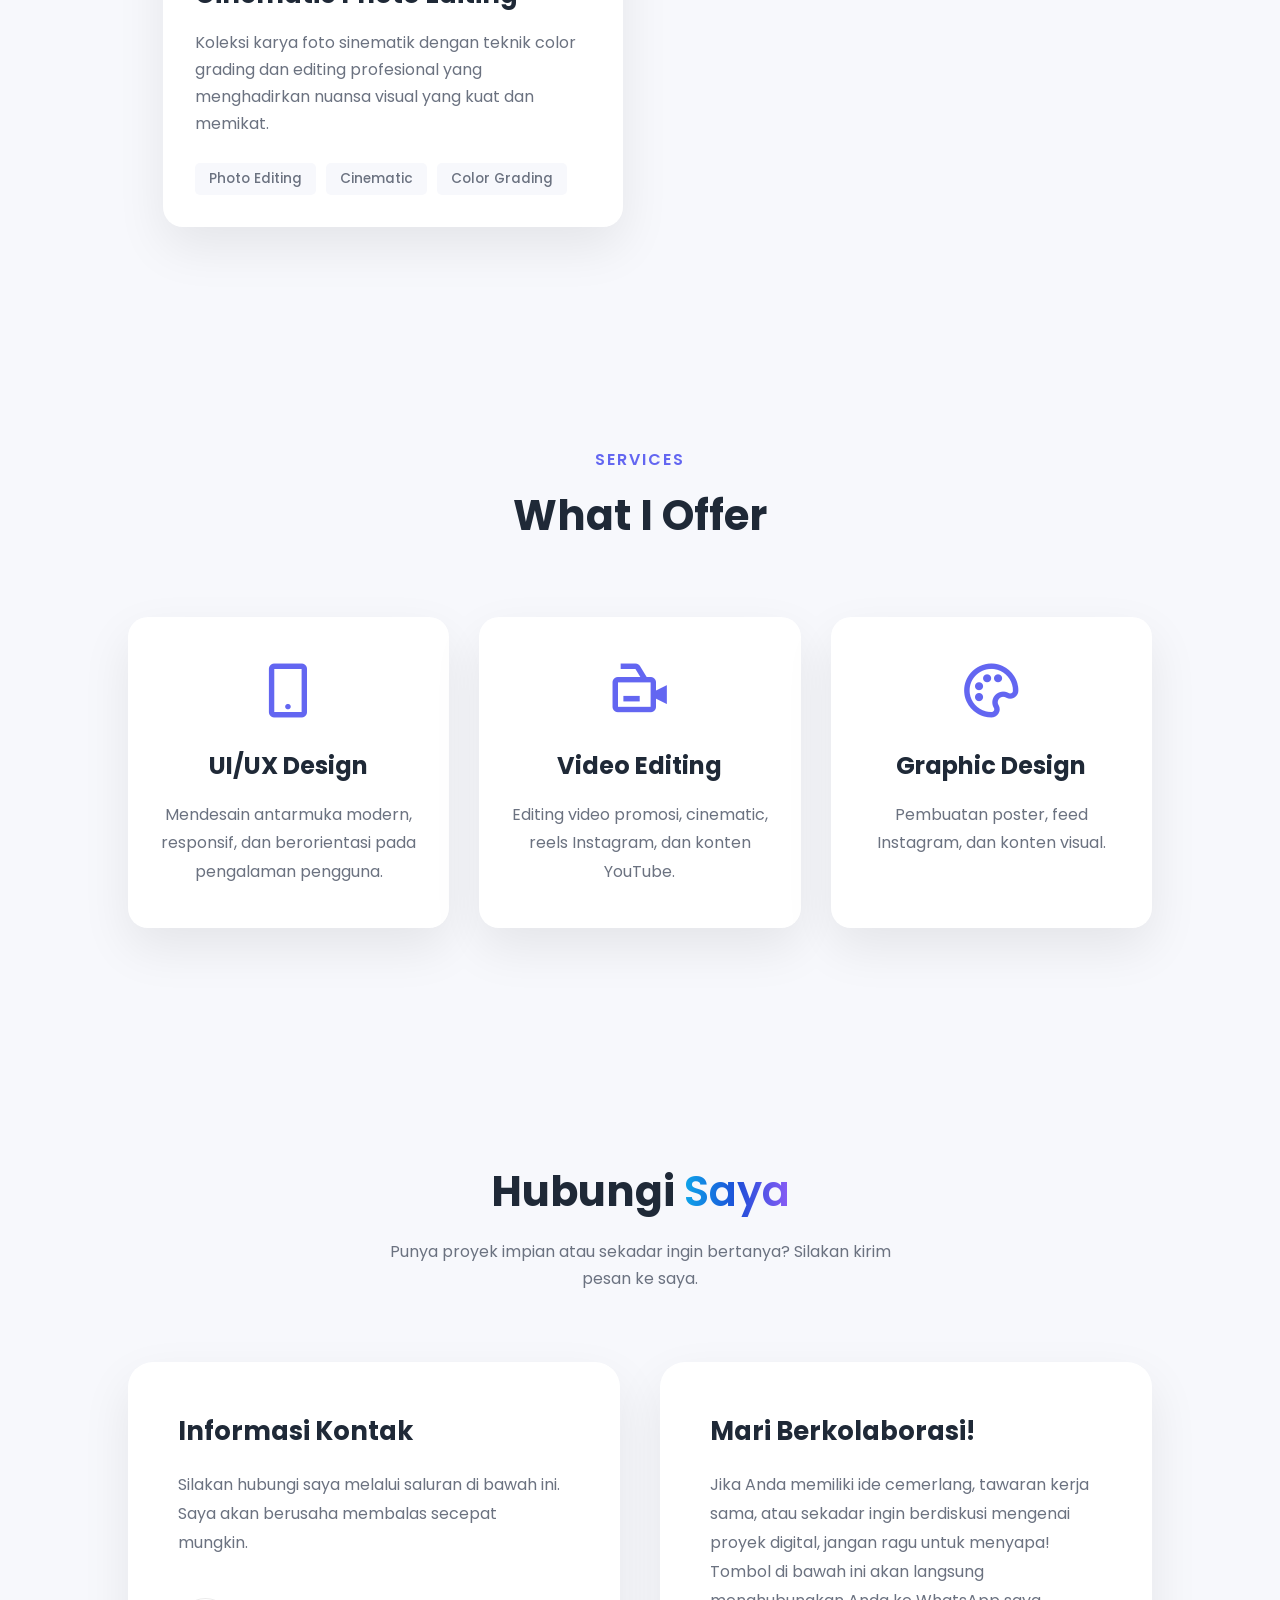
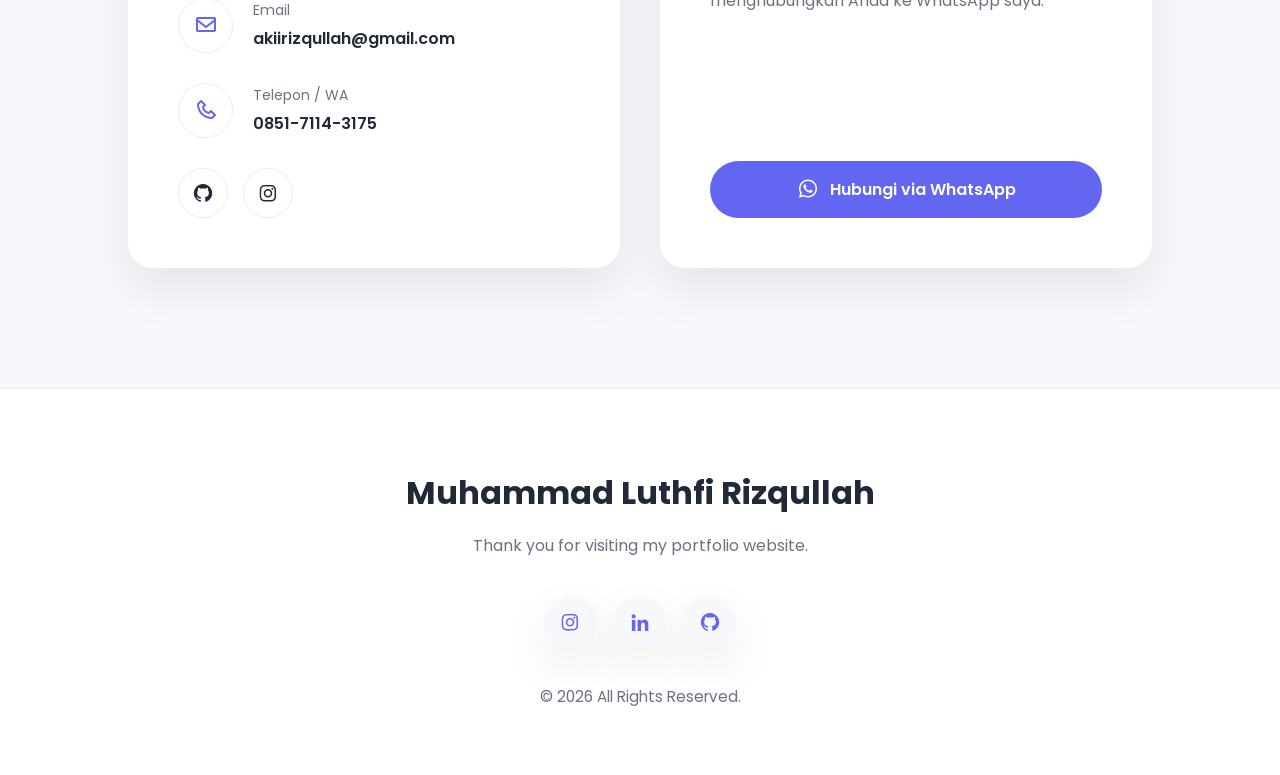
==== commit a13472e1: "Add Motion Graphics & Transition Effects portfolio card and preview page" ====
--- a/index.html
+++ b/index.html
@@ -339,6 +339,27 @@
                 </div>
             </div>
 
+            <div class="portfolio-card" data-category="video">
+                <div class="portfolio-img portfolio-video">
+                    <video class="video-preview" preload="metadata" muted>
+                        <source src="asets/Project-Lama.mp4#t=0.5" type="video/mp4">
+                    </video>
+                    <div class="portfolio-overlay">
+                        <a href="preview-motion-graphics.html" target="_blank" class="detail-btn">Tonton Video</a>
+                    </div>
+                </div>
+                <div class="portfolio-content">
+                    <span class="category">MOTION GRAPHICS</span>
+                    <h3>Motion Graphics & Transition Effects</h3>
+                    <p>Karya video editing dengan teknik motion graphics dan efek transisi dinamis yang memperlihatkan kemampuan kreatif dan visual storytelling.</p>
+                    <div class="portfolio-tags">
+                        <span>Motion Graphics</span>
+                        <span>Transition Effects</span>
+                        <span>Video Editing</span>
+                    </div>
+                </div>
+            </div>
+
 
             <div class="portfolio-card" data-category="graphic-design">
                 <div class="portfolio-img">
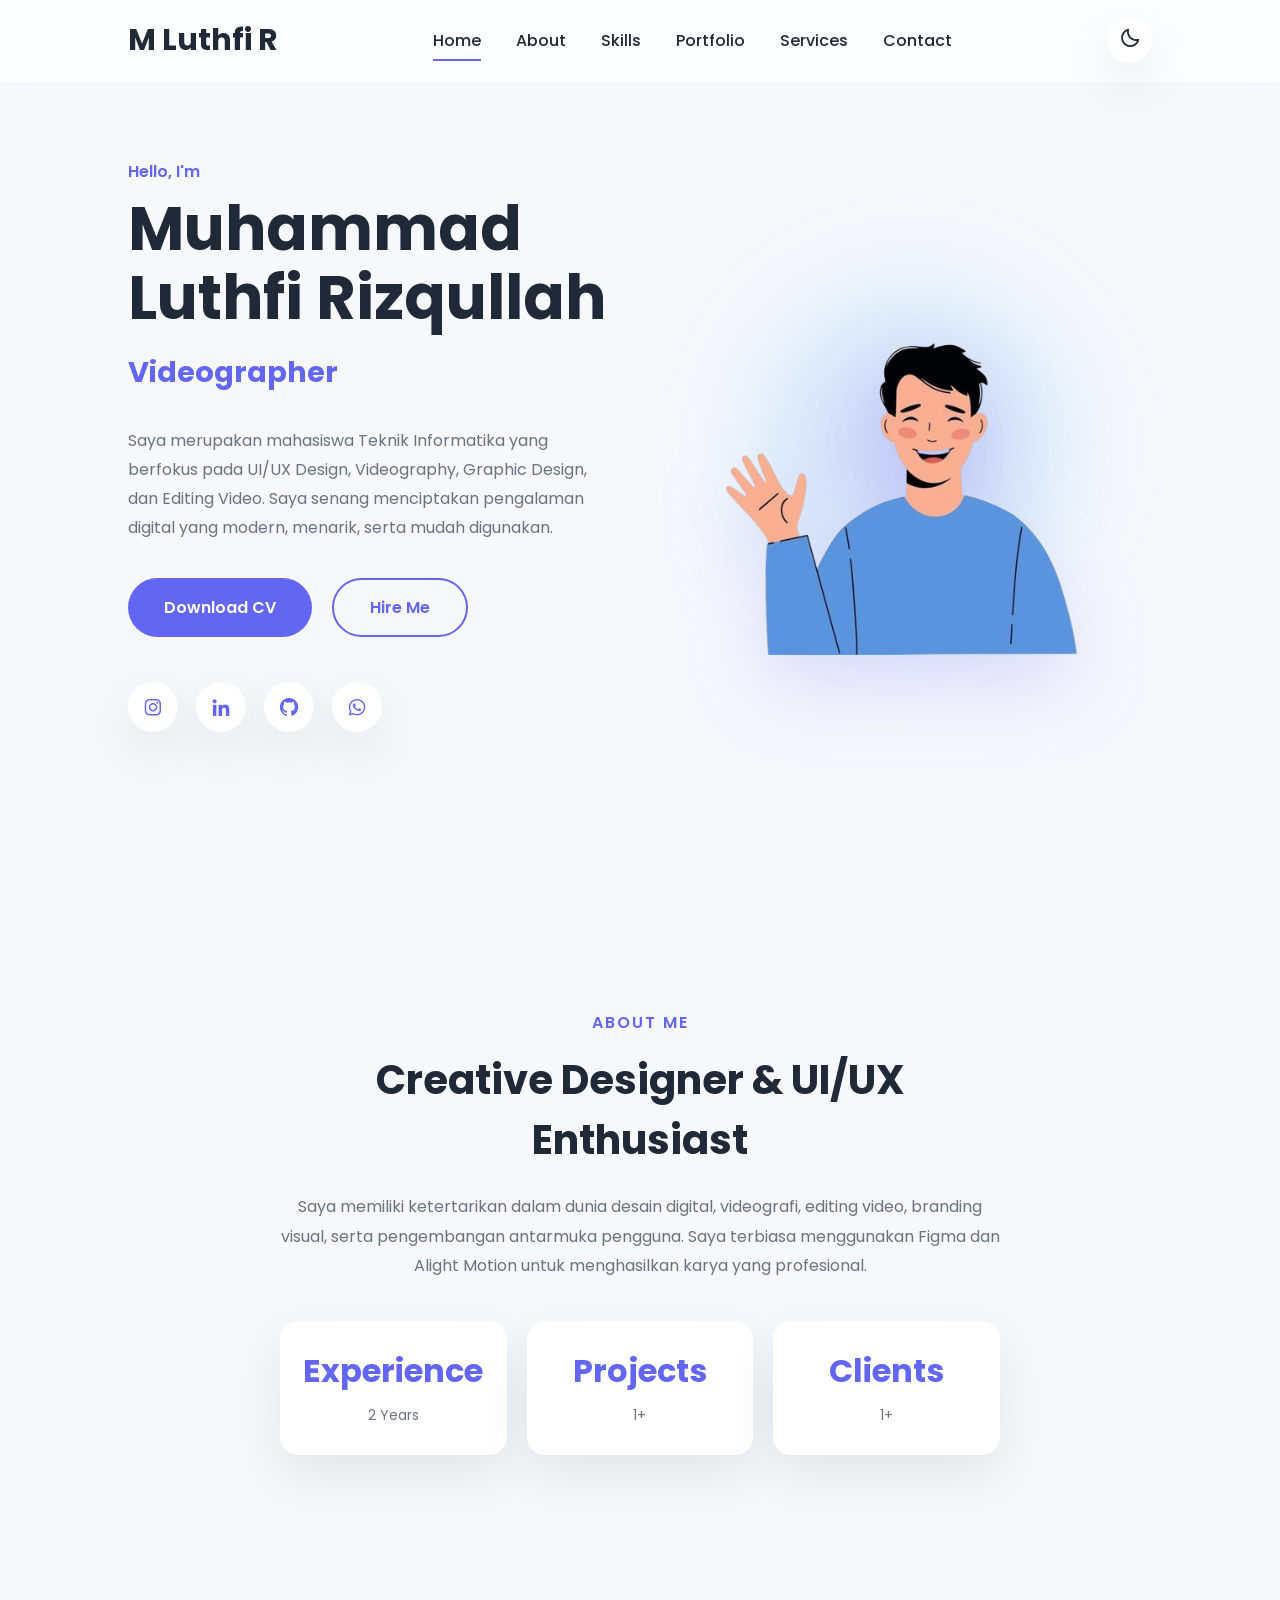
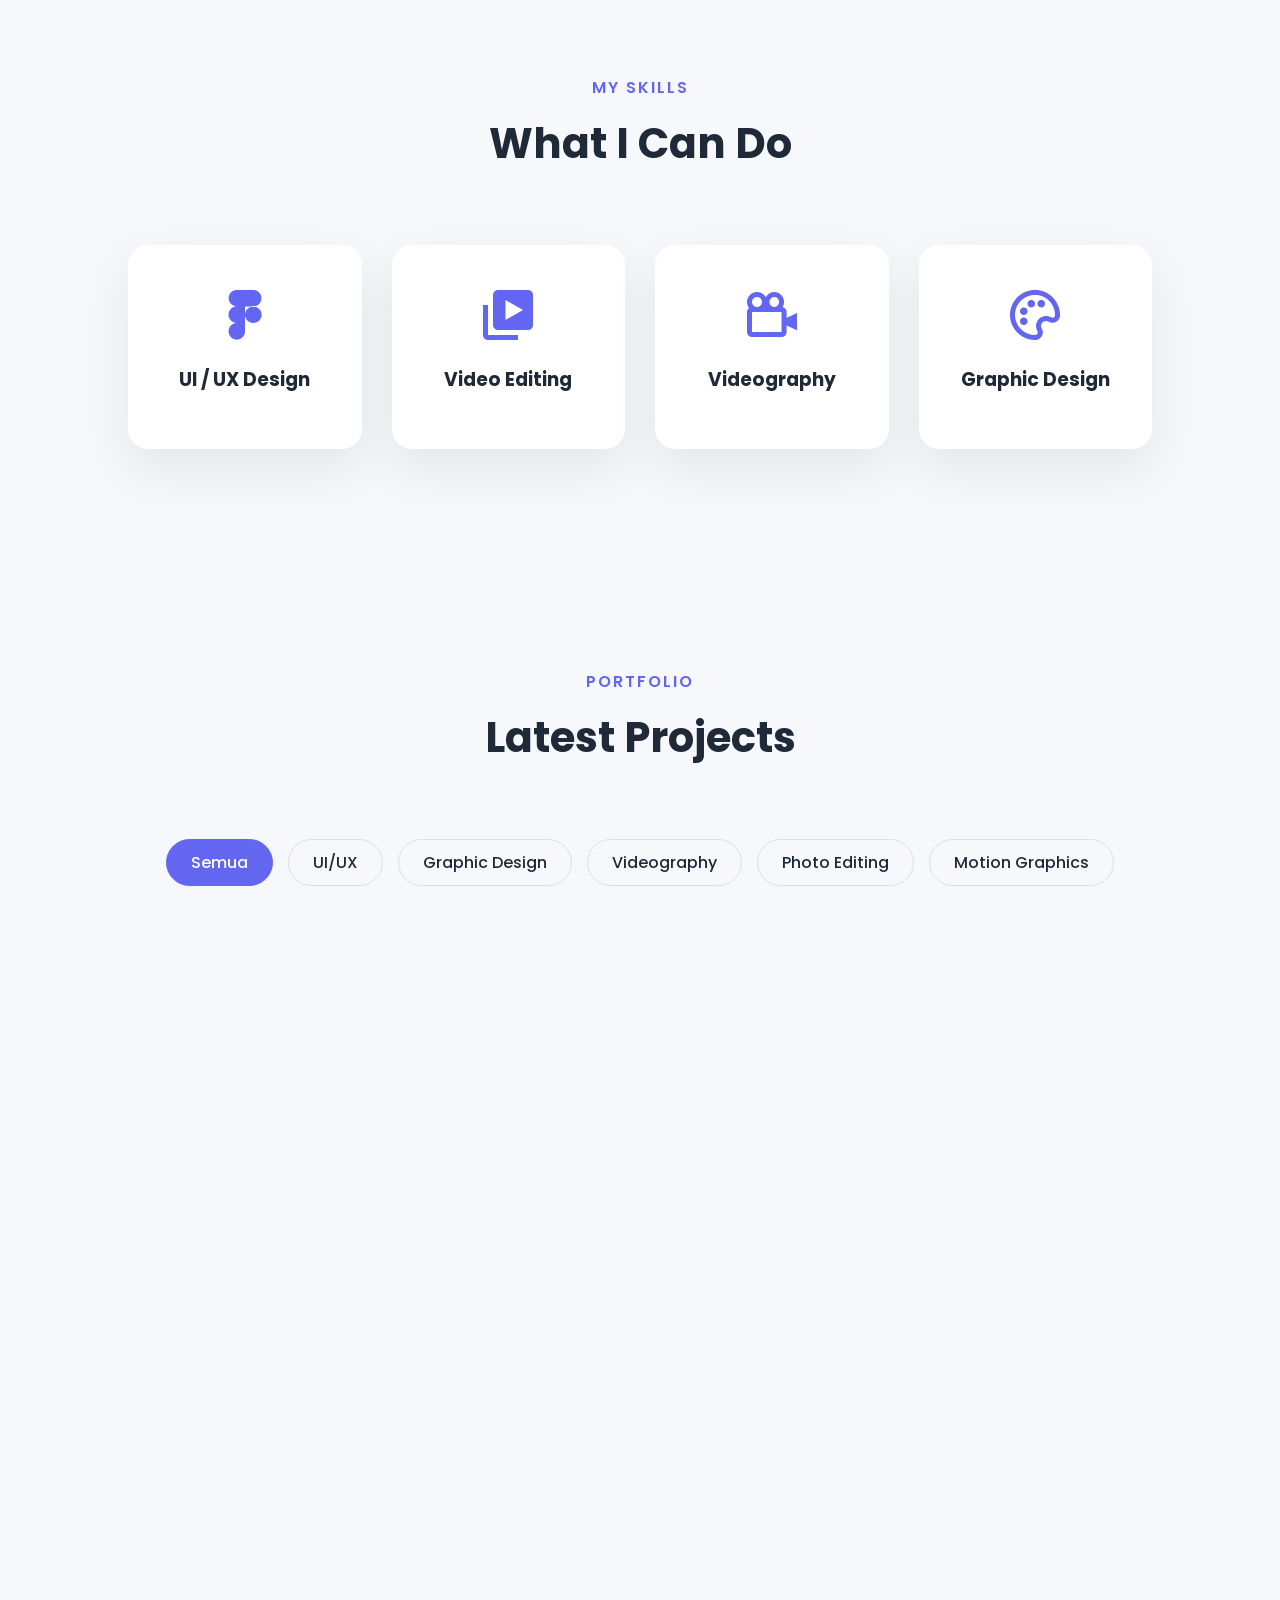
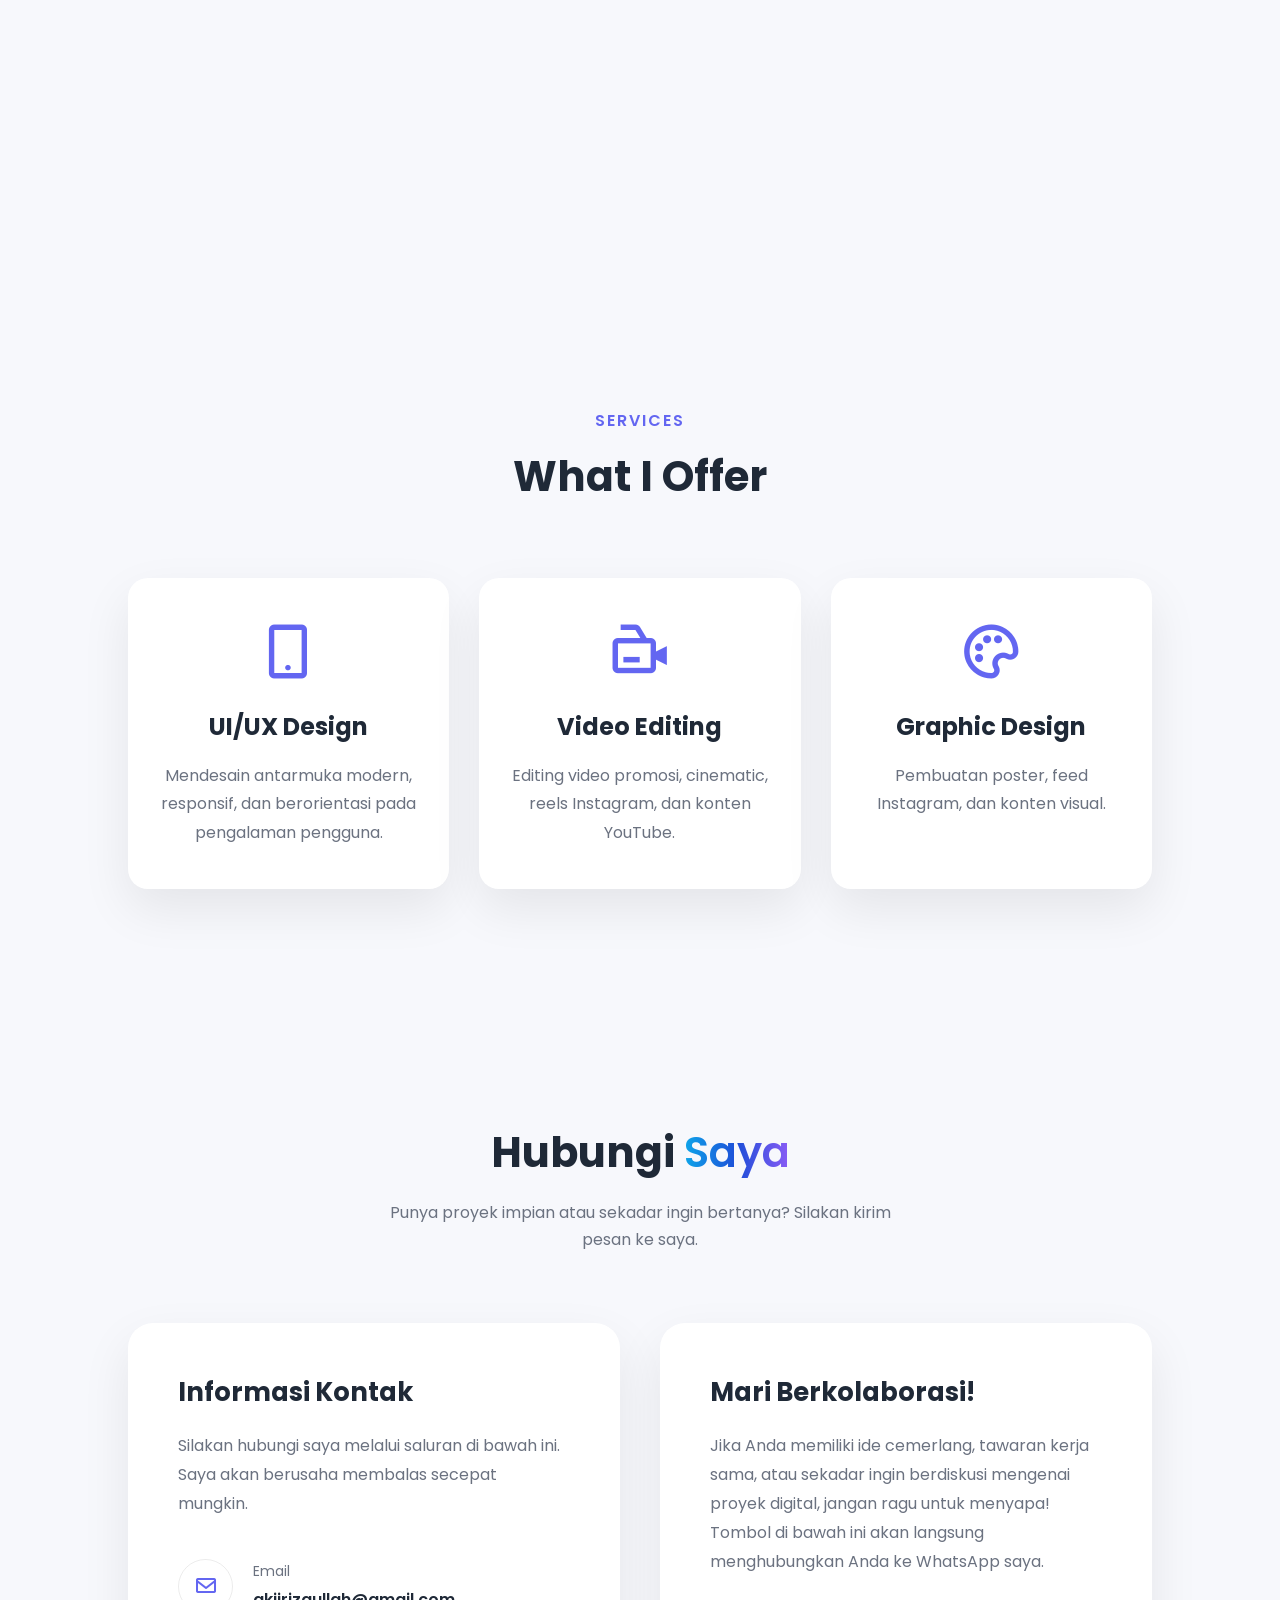
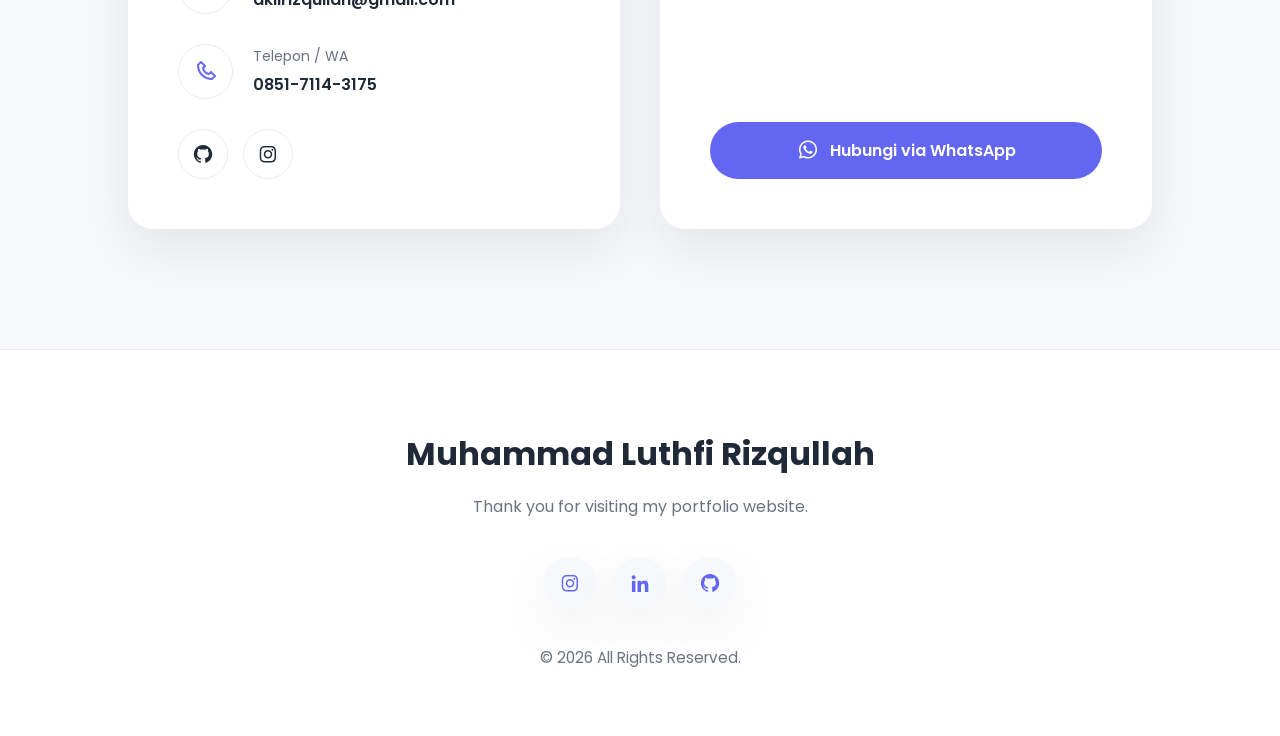
==== commit 3625732a: "Update portfolio sections, fix assets paths, and update preview pages with sliders and dynamic title" ====
--- a/index.html
+++ b/index.html
@@ -70,7 +70,7 @@
             <p class="description">
 
                 Saya merupakan mahasiswa Teknik Informatika yang berfokus pada
-                UI/UX Design, Videography, Graphic Design, dan Creative Content.
+                UI/UX Design, Videography, Graphic Design, dan Editing Video.
                 Saya senang menciptakan pengalaman digital yang modern,
                 menarik, serta mudah digunakan.
 
@@ -78,7 +78,8 @@
 
             <div class="home-button">
 
-                <a href="asets/CV_Muhammad_Luthfi_Rizqullah_.pdf" download="CV_Muhammad_Luthfi_Rizqullah_.pdf" class="btn">
+                <a href="asets/CV_Muhammad_Luthfi_Rizqullah_.pdf" download="CV_Muhammad_Luthfi_Rizqullah_.pdf"
+                    class="btn">
                     Download CV
                 </a>
 
@@ -236,21 +237,27 @@
             <span class="filter-btn" data-filter="ui-ux">UI/UX</span>
             <span class="filter-btn" data-filter="graphic-design">Graphic Design</span>
             <span class="filter-btn" data-filter="video">Videography</span>
+            <span class="filter-btn" data-filter="photo-editing">Photo Editing</span>
+            <span class="filter-btn" data-filter="motion-graphics">Motion Graphics</span>
         </div>
 
         <div class="portfolio-container">
 
             <div class="portfolio-card" data-category="ui-ux">
                 <div class="portfolio-img">
-                    <img src="asets/Dashboard-SIP-Boiler.jpeg" alt="Sistem Informasi Pengelolaan Ayam Broiler">
-                    <div class="portfolio-overlay">
-                        <a href="preview-sip-broiler.html" target="_blank" onclick="setTimeout(function(){ alert('This application is currently under development'); }, 500);" class="detail-btn" style="text-align: center; font-size: 13px; padding: 10px 15px;">Preview Web</a>
+                    <img src="asets/Sip-Broiler/Dashboard-SIP-Boiler.jpeg" alt="Sistem Informasi Pengelolaan Ayam Broiler">
+                    <div class="portfolio-overlay">
+                        <a href="preview-sip-broiler.html" target="_blank"
+                            onclick="setTimeout(function(){ alert('This application is currently under development'); }, 500);"
+                            class="detail-btn" style="text-align: center; font-size: 13px; padding: 10px 15px;">Preview
+                            Web</a>
                     </div>
                 </div>
                 <div class="portfolio-content">
                     <span class="category">WEB DEV / UI/UX</span>
                     <h3>Sistem Informasi Pengelolaan Ayam Broiler</h3>
-                    <p>Rancang bangun sistem informasi pengelolaan populasi, pakan, dan hasil panen ayam broiler berbasis web. Saat ini masih dalam tahap pengembangan.</p>
+                    <p>Rancang bangun sistem informasi pengelolaan populasi, pakan, dan hasil panen ayam broiler
+                        berbasis web. Saat ini masih dalam tahap pengembangan.</p>
                     <div class="portfolio-tags">
                         <span>Web App</span>
                         <span>UI/UX</span>
@@ -263,13 +270,15 @@
                 <div class="portfolio-img">
                     <img src="asets/wireframe.png" alt="Sistem Absensi Karyawan Web Design">
                     <div class="portfolio-overlay">
-                        <a href="https://www.figma.com/design/81SQ13DDHjTZbenLiF7Dsj/Absensi?node-id=0-1&p=f&t=dIgImyxXTkEGigDK-0" target="_blank" class="detail-btn">Detail</a>
+                        <a href="https://www.figma.com/design/81SQ13DDHjTZbenLiF7Dsj/Absensi?node-id=0-1&p=f&t=dIgImyxXTkEGigDK-0"
+                            target="_blank" class="detail-btn">Detail</a>
                     </div>
                 </div>
                 <div class="portfolio-content">
                     <span class="category">UI/UX</span>
                     <h3>Sistem Absensi Karyawan Web Design</h3>
-                    <p>Perancangan antarmuka website (UI/UX) untuk sistem absensi karyawan modern dengan visualisasi dashboard yang interaktif, clean, dan mudah dipahami.</p>
+                    <p>Perancangan antarmuka website (UI/UX) untuk sistem absensi karyawan modern dengan visualisasi
+                        dashboard yang interaktif, clean, dan mudah dipahami.</p>
                     <div class="portfolio-tags">
                         <span>Figma</span>
                         <span>UI/UX</span>
@@ -280,16 +289,22 @@
 
             <div class="portfolio-card" data-category="ui-ux">
                 <div class="portfolio-img">
-                    <img src="asets/wireframe-kita-bisa.png" alt="Kitabisa App Redesign" id="kitabisa-img" style="transition: all 0.3s ease;">
-                    <div class="portfolio-overlay">
-                        <a href="https://www.figma.com/design/FXCCOdGS5clWTVXRHVdueY/latihan?node-id=92-5&t=yDOtQpkkXlvowZI6-1" onmouseover="document.getElementById('kitabisa-img').src='asets/wireframe-kita-bisa.png'" target="_blank" class="detail-btn">Wireframe</a>
-                        <a href="https://www.figma.com/proto/FXCCOdGS5clWTVXRHVdueY/latihan?node-id=258-15&starting-point-node-id=258%3A15&t=2VXq03KfPAUmYFkU-1" onmouseover="document.getElementById('kitabisa-img').src='asets/prototype-kita-bisa.png'" target="_blank" class="detail-btn">Prototype</a>
+                    <img src="asets/wireframe-kita-bisa.png" alt="Kitabisa App Redesign" id="kitabisa-img"
+                        style="transition: all 0.3s ease;">
+                    <div class="portfolio-overlay">
+                        <a href="https://www.figma.com/design/FXCCOdGS5clWTVXRHVdueY/latihan?node-id=92-5&t=yDOtQpkkXlvowZI6-1"
+                            onmouseover="document.getElementById('kitabisa-img').src='asets/wireframe-kita-bisa.png'"
+                            target="_blank" class="detail-btn">Wireframe</a>
+                        <a href="https://www.figma.com/proto/FXCCOdGS5clWTVXRHVdueY/latihan?node-id=258-15&starting-point-node-id=258%3A15&t=2VXq03KfPAUmYFkU-1"
+                            onmouseover="document.getElementById('kitabisa-img').src='asets/prototype-kita-bisa.png'"
+                            target="_blank" class="detail-btn">Prototype</a>
                     </div>
                 </div>
                 <div class="portfolio-content">
                     <span class="category">UI/UX</span>
                     <h3>Redesign Aplikasi Kitabisa</h3>
-                    <p>Proyek desain antarmuka aplikasi mobile Kitabisa. Terdapat proses pembuatan kerangka layar (wireframe) serta interaksi langsung (prototype) untuk memudahkan donasi pengguna.</p>
+                    <p>Proyek desain antarmuka aplikasi mobile Kitabisa. Terdapat proses pembuatan kerangka layar
+                        (wireframe) serta interaksi langsung (prototype) untuk memudahkan donasi pengguna.</p>
                     <div class="portfolio-tags">
                         <span>Figma</span>
                         <span>UI/UX</span>
@@ -300,19 +315,20 @@
 
             <div class="portfolio-card" data-category="graphic-design">
                 <div class="portfolio-img">
-                    <img src="asets/lomba-poster.jpeg" alt="GLIPON 2024 – Lomba Poster Infografis">
-                    <div class="portfolio-overlay">
-                        <a href="asets/lomba-poster.jpeg" target="_blank" class="detail-btn">Detail</a>
+                    <img src="asets/Poster-dan-desain-grafis/lomba-poster.jpeg" alt="Desain Grafis – Poster & Visual">
+                    <div class="portfolio-overlay">
+                        <a href="preview-graphic-design.html" target="_blank" class="detail-btn">Lihat Desain</a>
                     </div>
                 </div>
                 <div class="portfolio-content">
                     <span class="category">GRAPHIC DESIGN</span>
-                    <h3>GLIPON 2024 – Lomba Poster Infografis</h3>
-                    <p>Desain poster infografis yang dibuat khusus untuk diikutsertakan dalam ajang kompetisi GLIPON 2024 dengan tata letak visual yang menarik dan penyampaian informasi yang jelas.</p>
+                    <h3>Desain Grafis & Poster</h3>
+                    <p>Kumpulan karya desain grafis meliputi poster, flyer, dan konten visual kreatif dengan
+                        pendekatan estetika modern dan eye-catching.</p>
                     <div class="portfolio-tags">
                         <span>Graphic Design</span>
                         <span>Poster</span>
-                        <span>Infografis</span>
+                        <span>Visual Content</span>
                     </div>
                 </div>
             </div>
@@ -321,7 +337,7 @@
             <div class="portfolio-card" data-category="video">
                 <div class="portfolio-img portfolio-video">
                     <video class="video-preview" preload="metadata" muted>
-                        <source src="asets/cinematic.mp4#t=0.5" type="video/mp4">
+                        <source src="asets/Cienematik/cinematic.mp4#t=0.5" type="video/mp4">
                     </video>
                     <div class="portfolio-overlay">
                         <a href="preview-cinematic.html" target="_blank" class="detail-btn">Tonton Video</a>
@@ -330,7 +346,8 @@
                 <div class="portfolio-content">
                     <span class="category">VIDEOGRAPHY</span>
                     <h3>Cinematic Video Project</h3>
-                    <p>Koleksi 4 karya sinematik video berkualitas tinggi dengan pengambilan gambar yang estetis dan transisi halus.</p>
+                    <p>Koleksi 4 karya sinematik video berkualitas tinggi dengan pengambilan gambar yang estetis dan
+                        transisi halus.</p>
                     <div class="portfolio-tags">
                         <span>Videography</span>
                         <span>Cinematic</span>
@@ -339,10 +356,10 @@
                 </div>
             </div>
 
-            <div class="portfolio-card" data-category="video">
+            <div class="portfolio-card" data-category="motion-graphics">
                 <div class="portfolio-img portfolio-video">
                     <video class="video-preview" preload="metadata" muted>
-                        <source src="asets/Project-Lama.mp4#t=0.5" type="video/mp4">
+                        <source src="asets/Motion-Graph/Motion-Graphics.mp4#t=0.5" type="video/mp4">
                     </video>
                     <div class="portfolio-overlay">
                         <a href="preview-motion-graphics.html" target="_blank" class="detail-btn">Tonton Video</a>
@@ -351,7 +368,8 @@
                 <div class="portfolio-content">
                     <span class="category">MOTION GRAPHICS</span>
                     <h3>Motion Graphics & Transition Effects</h3>
-                    <p>Karya video editing dengan teknik motion graphics dan efek transisi dinamis yang memperlihatkan kemampuan kreatif dan visual storytelling.</p>
+                    <p>Karya video editing dengan teknik motion graphics dan efek transisi dinamis yang memperlihatkan
+                        kemampuan kreatif dan visual storytelling.</p>
                     <div class="portfolio-tags">
                         <span>Motion Graphics</span>
                         <span>Transition Effects</span>
@@ -361,9 +379,10 @@
             </div>
 
 
-            <div class="portfolio-card" data-category="graphic-design">
+            <div class="portfolio-card" data-category="photo-editing">
                 <div class="portfolio-img">
-                    <img src="asets/Editing Foto/WhatsApp Image 2026-08-04 at 21.53.13.jpeg" alt="Cinematic Photo Editing">
+                    <img src="asets/Editing Foto/WhatsApp Image 2026-08-04 at 21.53.13.jpeg"
+                        alt="Cinematic Photo Editing">
                     <div class="portfolio-overlay">
                         <a href="preview-editing-foto.html" target="_blank" class="detail-btn">Lihat Foto</a>
                     </div>
@@ -371,7 +390,8 @@
                 <div class="portfolio-content">
                     <span class="category">PHOTO EDITING</span>
                     <h3>Cinematic Photo Editing</h3>
-                    <p>Koleksi karya foto sinematik dengan teknik color grading dan editing profesional yang menghadirkan nuansa visual yang kuat dan memikat.</p>
+                    <p>Koleksi karya foto sinematik dengan teknik color grading dan editing profesional yang
+                        menghadirkan nuansa visual yang kuat dan memikat.</p>
                     <div class="portfolio-tags">
                         <span>Photo Editing</span>
                         <span>Cinematic</span>
@@ -379,6 +399,8 @@
                     </div>
                 </div>
             </div>
+
+
 
         </div>
 
@@ -482,7 +504,9 @@
 
             <div class="contact-box">
                 <h3>Mari Berkolaborasi!</h3>
-                <p>Jika Anda memiliki ide cemerlang, tawaran kerja sama, atau sekadar ingin berdiskusi mengenai proyek digital, jangan ragu untuk menyapa! Tombol di bawah ini akan langsung menghubungkan Anda ke WhatsApp saya.</p>
+                <p>Jika Anda memiliki ide cemerlang, tawaran kerja sama, atau sekadar ingin berdiskusi mengenai proyek
+                    digital, jangan ragu untuk menyapa! Tombol di bawah ini akan langsung menghubungkan Anda ke WhatsApp
+                    saya.</p>
 
                 <a href="https://wa.me/6285171143175" target="_blank" class="btn-wa">
                     <i class='bx bxl-whatsapp'></i> Hubungi via WhatsApp
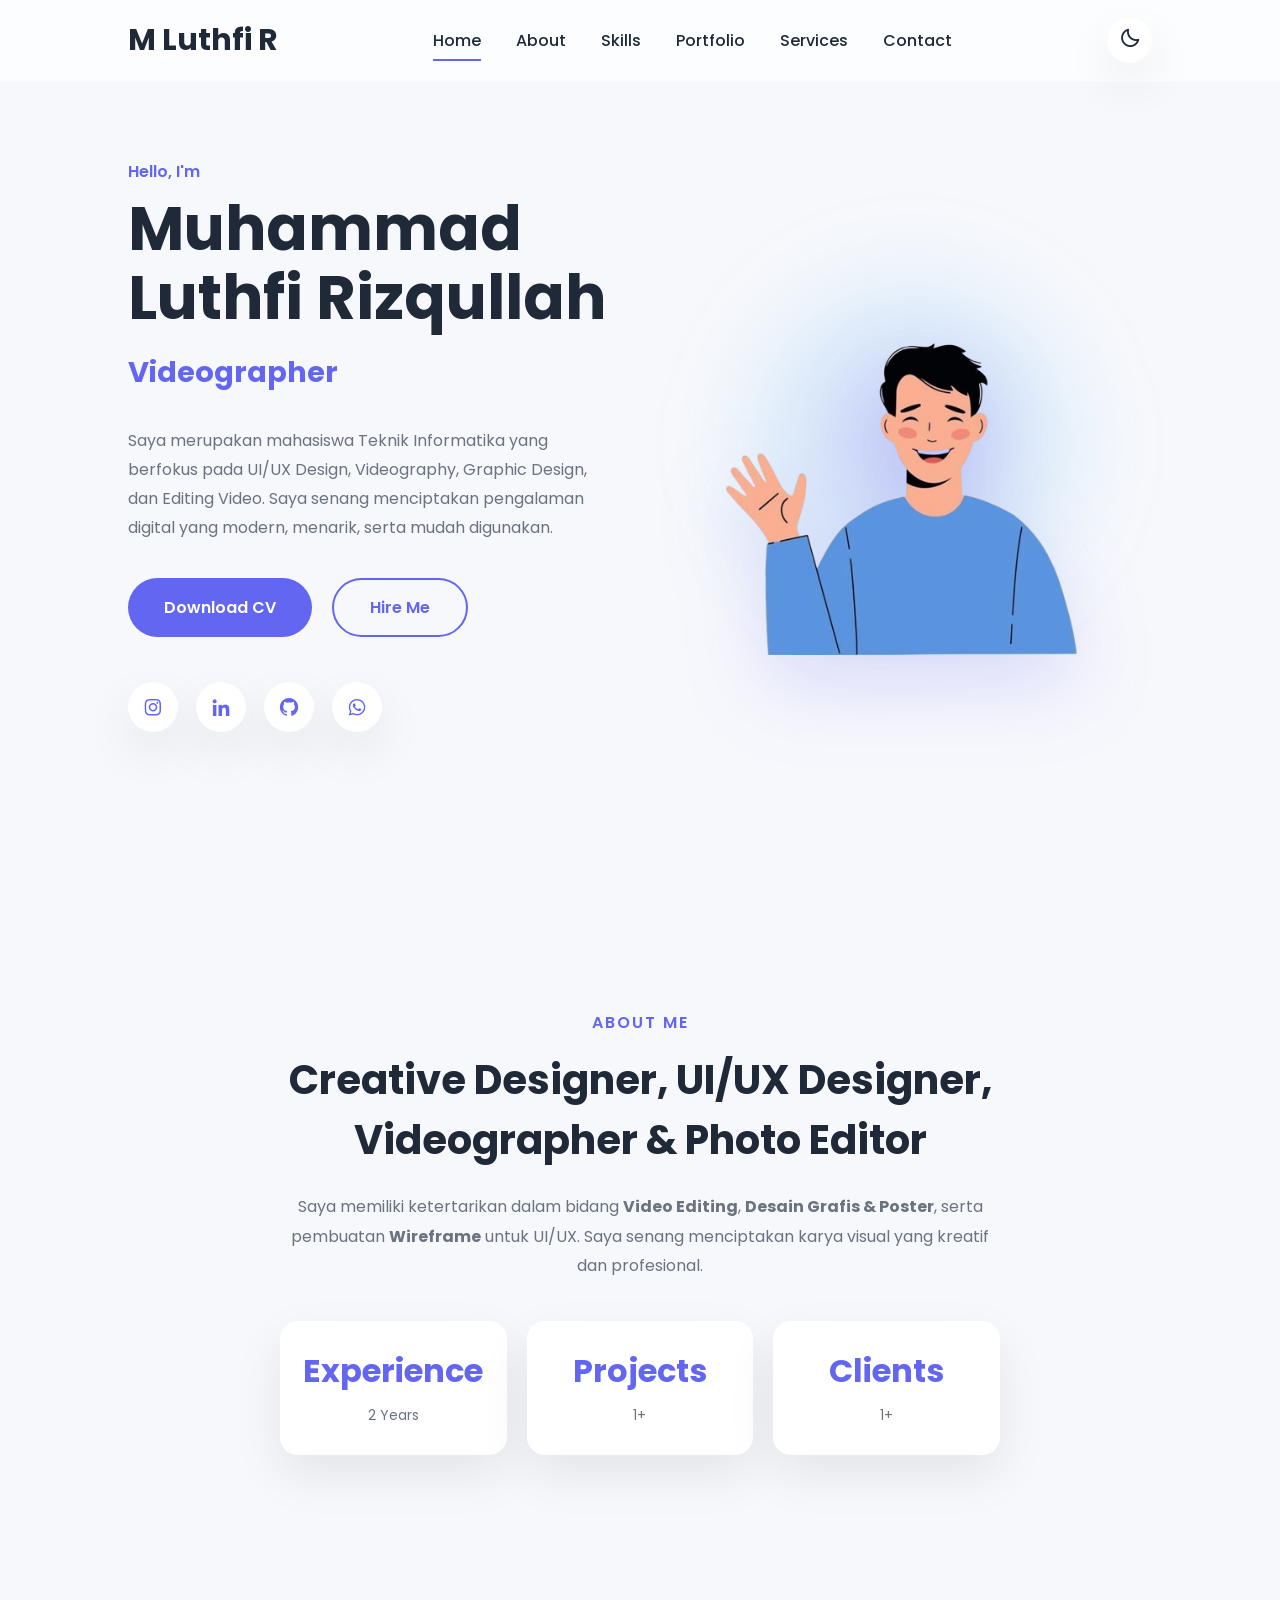
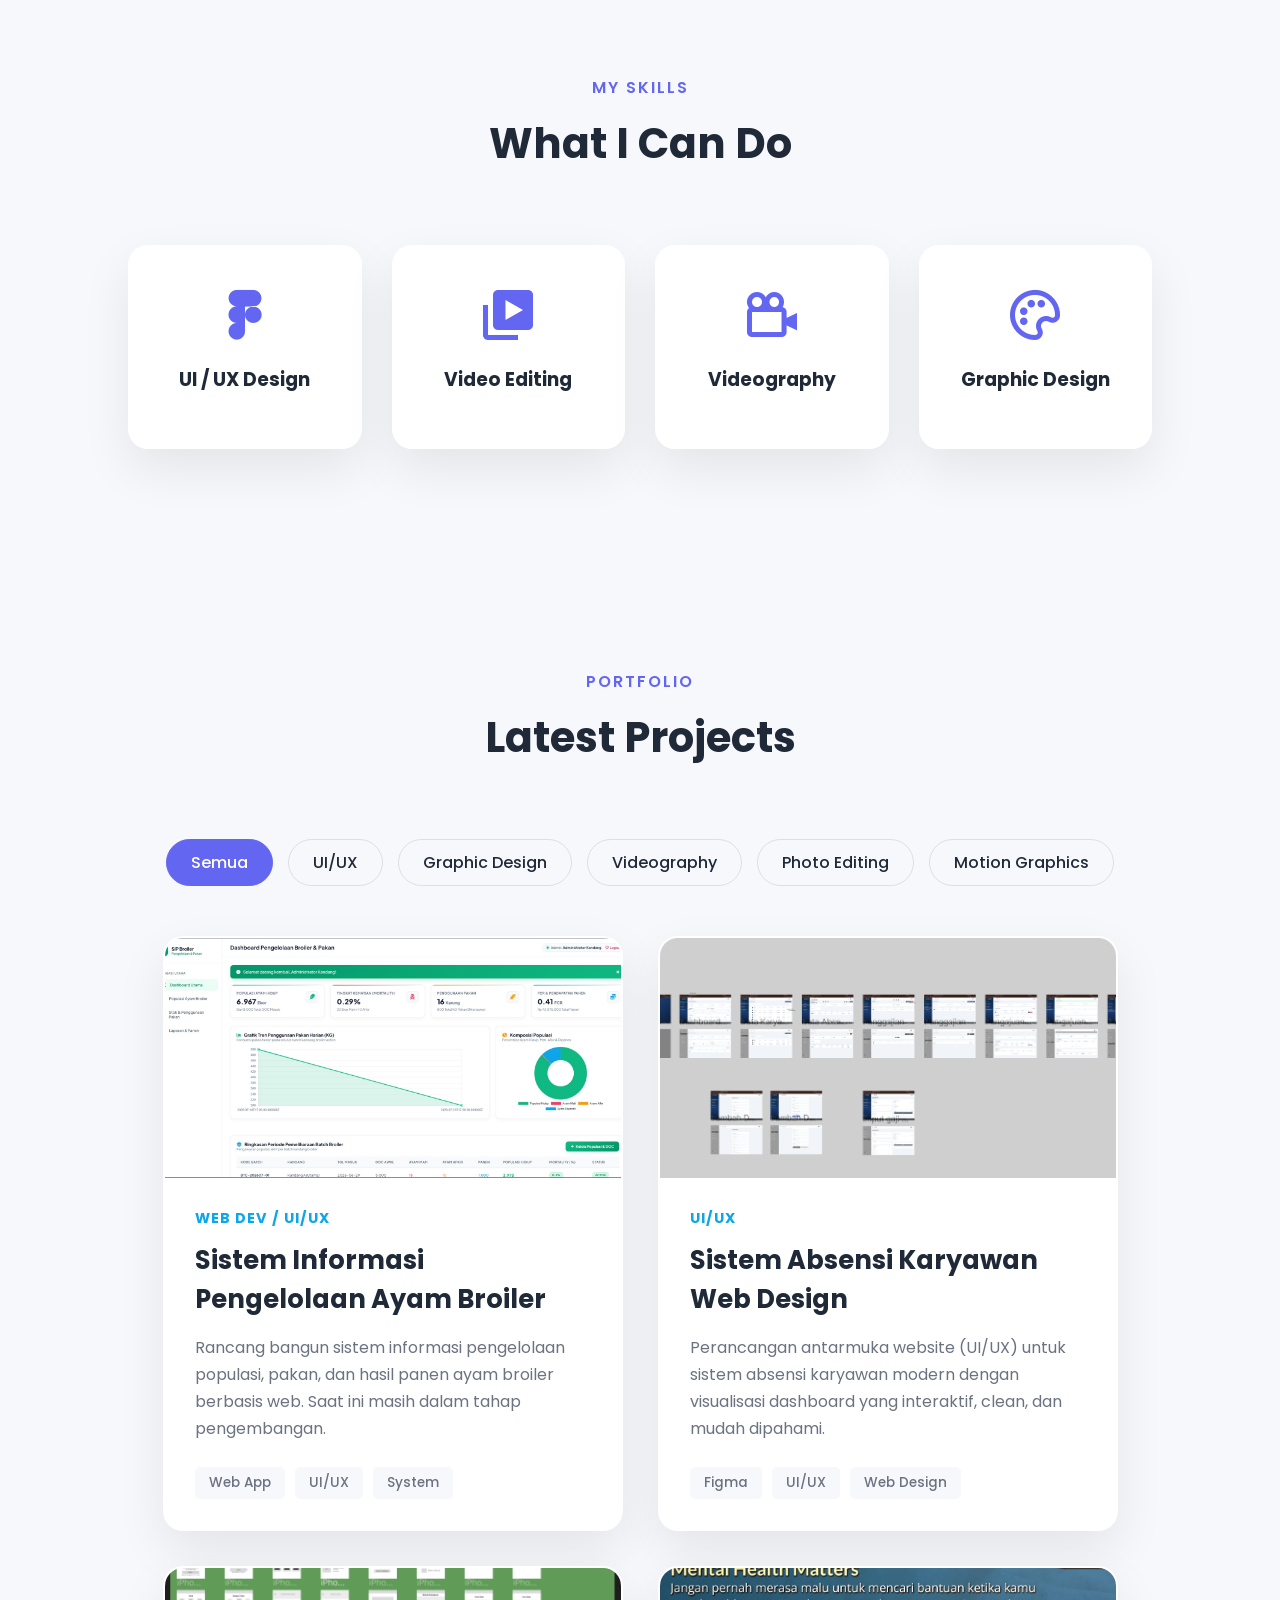
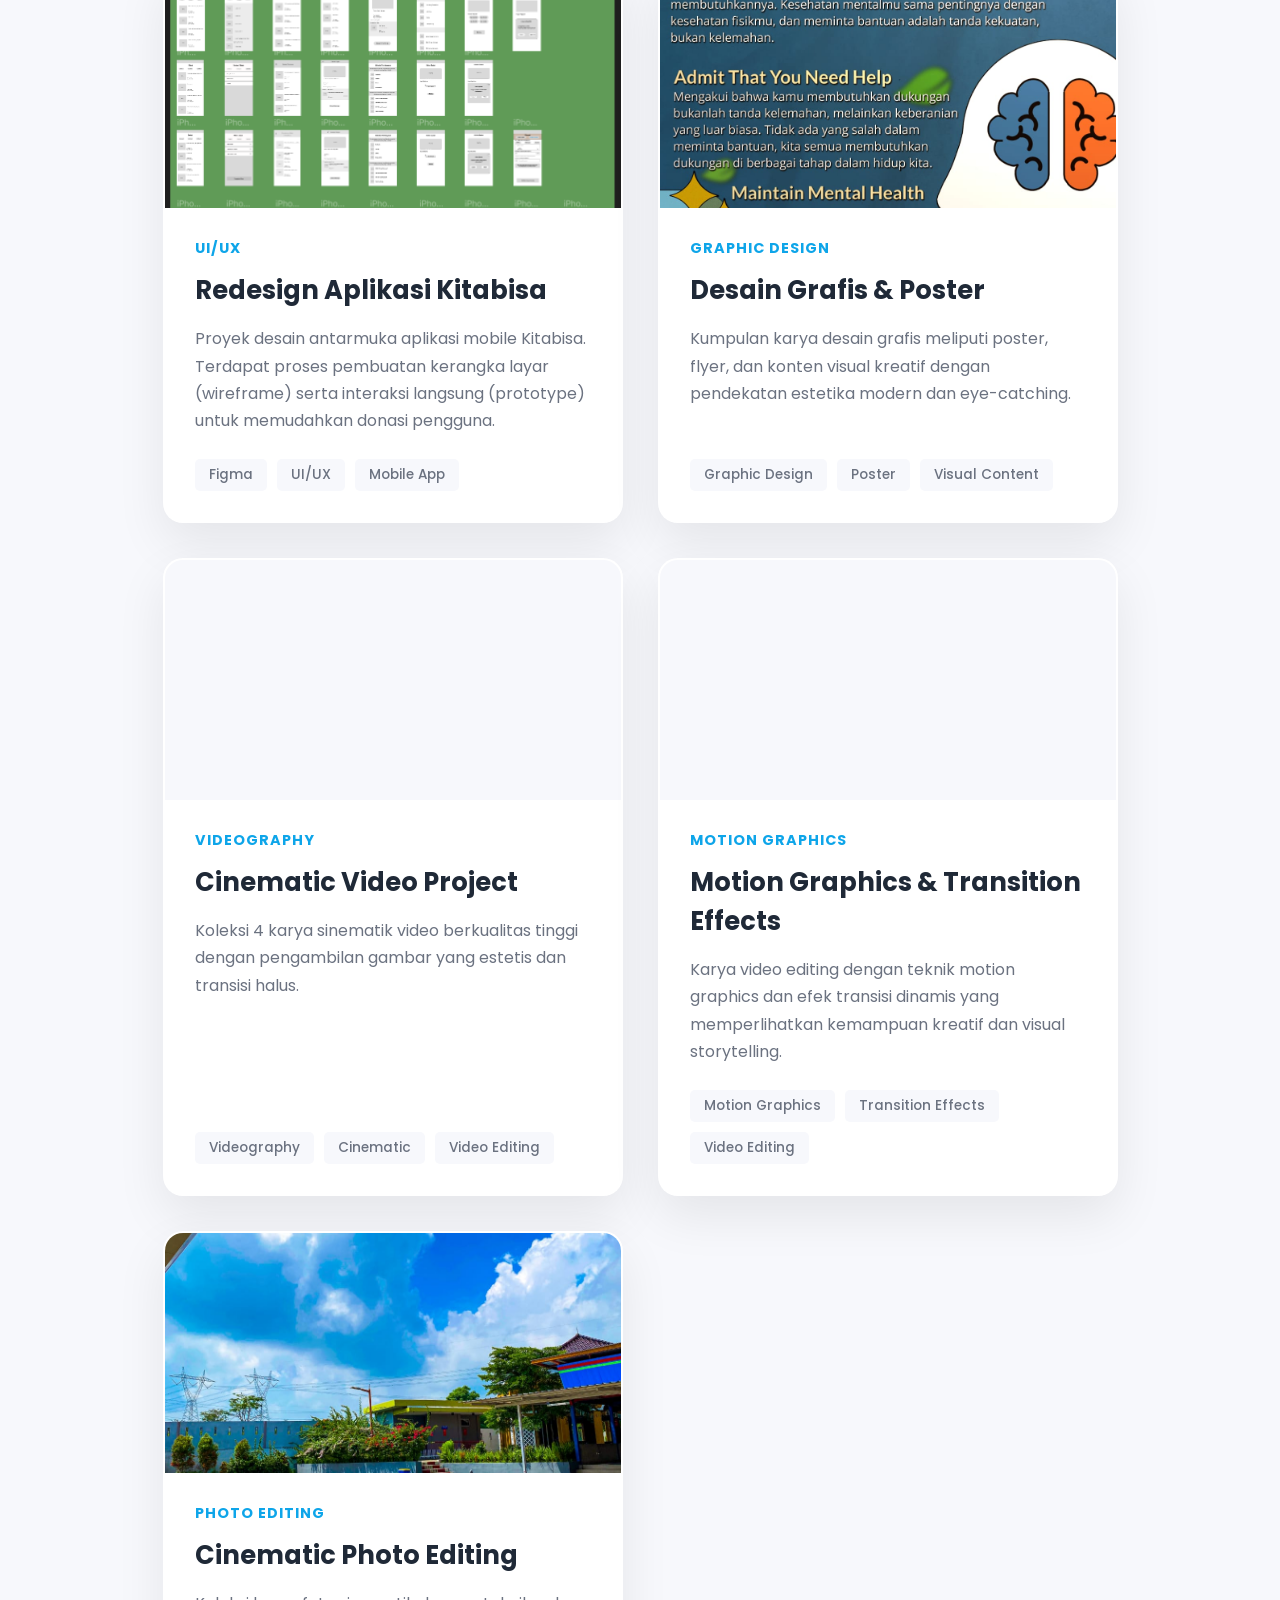
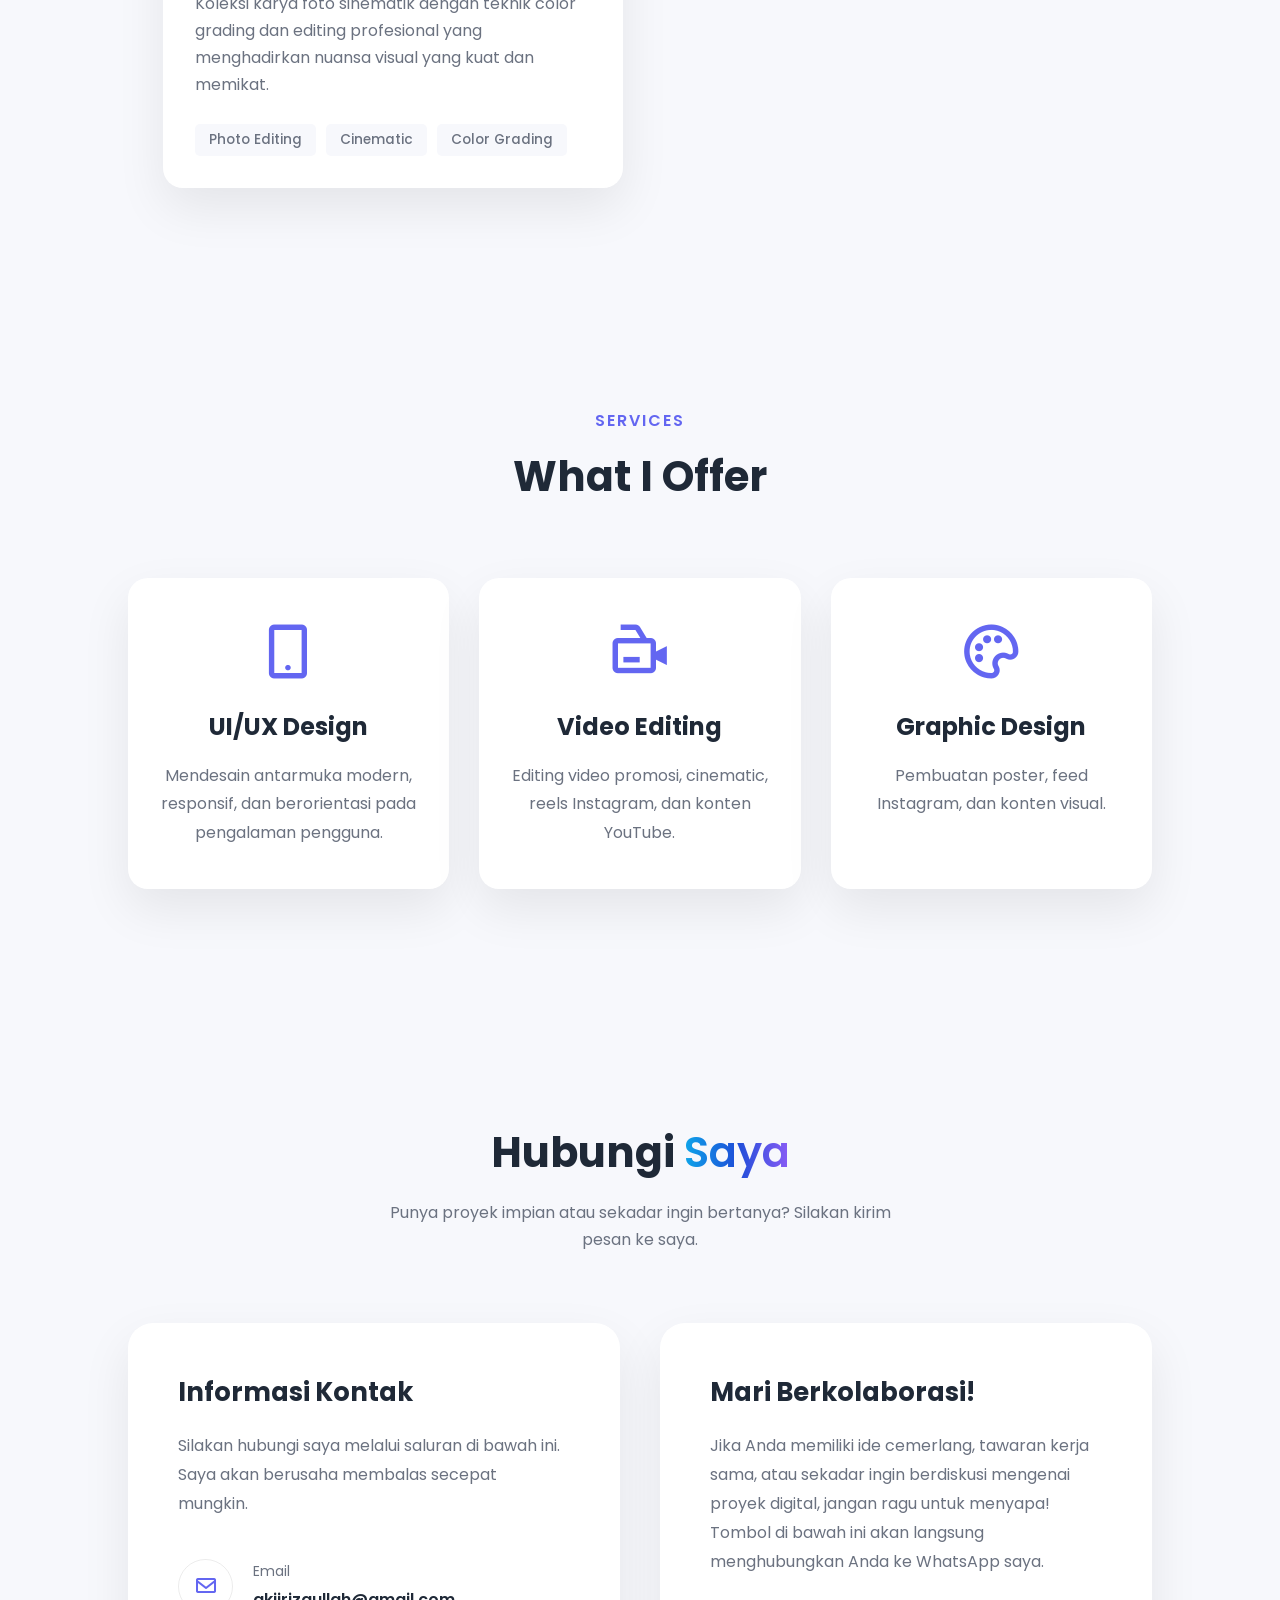
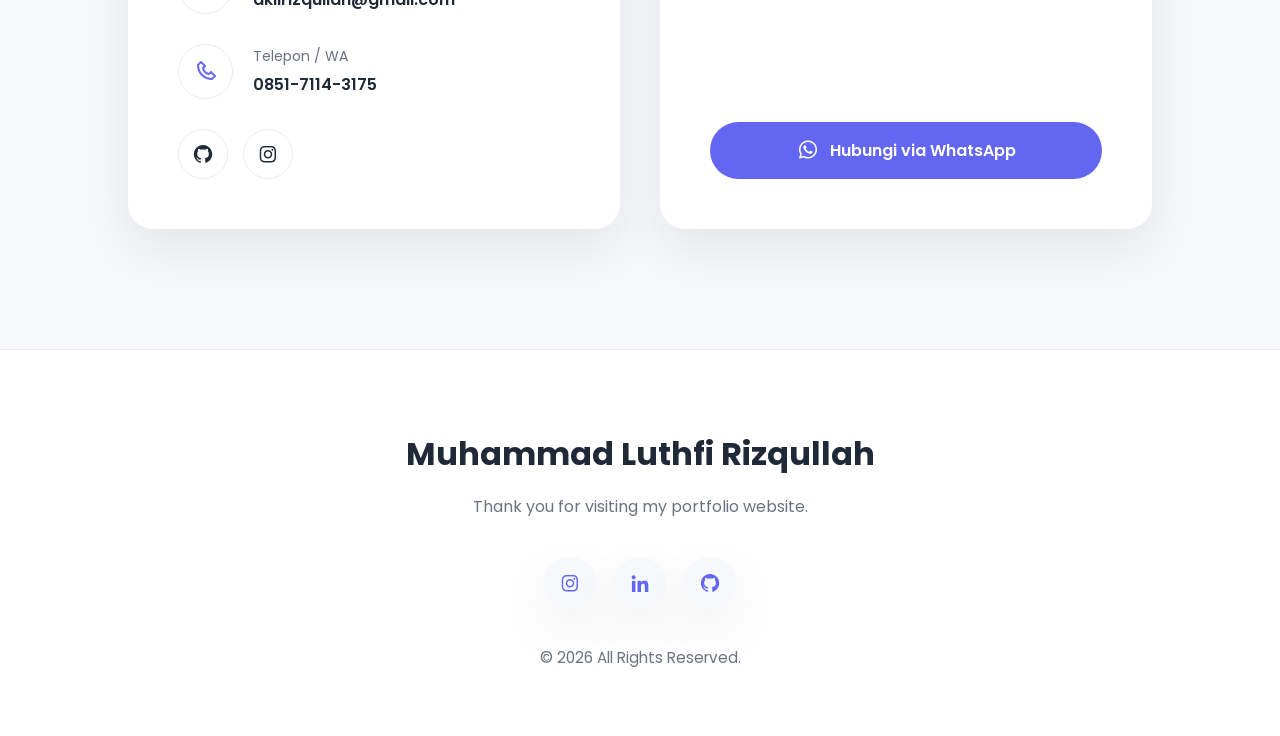
==== commit 909d40ba: "Update portfolio content and fix HTML linter warnings" ====
--- a/index.html
+++ b/index.html
@@ -10,7 +10,7 @@
     <link rel="stylesheet" href="style.css">
 
     <!-- Boxicons -->
-    <link href='https://unpkg.com/boxicons@2.1.4/css/boxicons.min.css' rel='stylesheet'>
+    <link href="https://unpkg.com/boxicons@2.1.4/css/boxicons.min.css" rel="stylesheet">
 
     <!-- Google Font -->
     <link rel="preconnect" href="https://fonts.googleapis.com">
@@ -43,10 +43,10 @@
         <div class="nav-right">
 
             <button id="darkMode">
-                <i class='bx bx-moon'></i>
+                <i class="bx bx-moon"></i>
             </button>
 
-            <i class='bx bx-menu' id="menu-icon"></i>
+            <i class="bx bx-menu" id="menu-icon"></i>
 
         </div>
 
@@ -92,19 +92,19 @@
             <div class="social">
 
                 <a href="#">
-                    <i class='bx bxl-instagram'></i>
+                    <i class="bx bxl-instagram"></i>
                 </a>
 
                 <a href="#">
-                    <i class='bx bxl-linkedin'></i>
+                    <i class="bx bxl-linkedin"></i>
                 </a>
 
                 <a href="#">
-                    <i class='bx bxl-github'></i>
+                    <i class="bx bxl-github"></i>
                 </a>
 
                 <a href="#">
-                    <i class='bx bxl-whatsapp'></i>
+                    <i class="bx bxl-whatsapp"></i>
                 </a>
 
             </div>
@@ -132,16 +132,12 @@
 
             <span>About Me</span>
 
-            <h2>Creative Designer & UI/UX Enthusiast</h2>
+            <h2>Creative Designer, UI/UX Designer,<br>Videographer & Photo Editor</h2>
 
             <p>
-
-                Saya memiliki ketertarikan dalam dunia desain digital,
-                videografi, editing video, branding visual,
-                serta pengembangan antarmuka pengguna.
-                Saya terbiasa menggunakan Figma dan Alight Motion untuk menghasilkan karya
-                yang profesional.
-
+                Saya memiliki ketertarikan dalam bidang <strong>Video Editing</strong>,
+                <strong>Desain Grafis & Poster</strong>, serta pembuatan <strong>Wireframe</strong>
+                untuk UI/UX. Saya senang menciptakan karya visual yang kreatif dan profesional.
             </p>
 
             <div class="about-info">
@@ -185,7 +181,7 @@
 
             <div class="skill-card">
 
-                <i class='bx bxl-figma'></i>
+                <i class="bx bxl-figma"></i>
 
                 <h3>UI / UX Design</h3>
 
@@ -193,7 +189,7 @@
 
             <div class="skill-card">
 
-                <i class='bx bxs-videos'></i>
+                <i class="bx bxs-videos"></i>
 
                 <h3>Video Editing</h3>
 
@@ -201,7 +197,7 @@
 
             <div class="skill-card">
 
-                <i class='bx bx-camera-movie'></i>
+                <i class="bx bx-camera-movie"></i>
 
                 <h3>Videography</h3>
 
@@ -209,7 +205,7 @@
 
             <div class="skill-card">
 
-                <i class='bx bx-palette'></i>
+                <i class="bx bx-palette"></i>
 
                 <h3>Graphic Design</h3>
 
@@ -245,7 +241,8 @@
 
             <div class="portfolio-card" data-category="ui-ux">
                 <div class="portfolio-img">
-                    <img src="asets/Sip-Broiler/Dashboard-SIP-Boiler.jpeg" alt="Sistem Informasi Pengelolaan Ayam Broiler">
+                    <img src="asets/Sip-Broiler/Dashboard-SIP-Boiler.jpeg"
+                        alt="Sistem Informasi Pengelolaan Ayam Broiler">
                     <div class="portfolio-overlay">
                         <a href="preview-sip-broiler.html" target="_blank"
                             onclick="setTimeout(function(){ alert('This application is currently under development'); }, 500);"
@@ -424,7 +421,7 @@
 
             <div class="service-box">
 
-                <i class='bx bx-mobile-alt'></i>
+                <i class="bx bx-mobile-alt"></i>
 
                 <h3>UI/UX Design</h3>
 
@@ -437,7 +434,7 @@
 
             <div class="service-box">
 
-                <i class='bx bx-video-recording'></i>
+                <i class="bx bx-video-recording"></i>
 
                 <h3>Video Editing</h3>
 
@@ -450,7 +447,7 @@
 
             <div class="service-box">
 
-                <i class='bx bx-palette'></i>
+                <i class="bx bx-palette"></i>
 
                 <h3>Graphic Design</h3>
 
@@ -481,7 +478,7 @@
                 <p>Silakan hubungi saya melalui saluran di bawah ini. Saya akan berusaha membalas secepat mungkin.</p>
 
                 <div class="contact-item">
-                    <i class='bx bx-envelope'></i>
+                    <i class="bx bx-envelope"></i>
                     <div class="detail">
                         <span>Email</span>
                         <h4>akiirizqullah@gmail.com</h4>
@@ -489,7 +486,7 @@
                 </div>
 
                 <div class="contact-item">
-                    <i class='bx bx-phone'></i>
+                    <i class="bx bx-phone"></i>
                     <div class="detail">
                         <span>Telepon / WA</span>
                         <h4>0851-7114-3175</h4>
@@ -497,8 +494,8 @@
                 </div>
 
                 <div class="contact-social">
-                    <a href="#"><i class='bx bxl-github'></i></a>
-                    <a href="#"><i class='bx bxl-instagram'></i></a>
+                    <a href="#"><i class="bx bxl-github"></i></a>
+                    <a href="#"><i class="bx bxl-instagram"></i></a>
                 </div>
             </div>
 
@@ -509,7 +506,7 @@
                     saya.</p>
 
                 <a href="https://wa.me/6285171143175" target="_blank" class="btn-wa">
-                    <i class='bx bxl-whatsapp'></i> Hubungi via WhatsApp
+                    <i class="bx bxl-whatsapp"></i> Hubungi via WhatsApp
                 </a>
             </div>
         </div>
@@ -530,9 +527,9 @@
 
         <div class="footer-social">
 
-            <a href="#"><i class='bx bxl-instagram'></i></a>
-            <a href="#"><i class='bx bxl-linkedin'></i></a>
-            <a href="#"><i class='bx bxl-github'></i></a>
+            <a href="#"><i class="bx bxl-instagram"></i></a>
+            <a href="#"><i class="bx bxl-linkedin"></i></a>
+            <a href="#"><i class="bx bxl-github"></i></a>
 
         </div>
 
@@ -549,7 +546,7 @@
     <!--================ BACK TO TOP ================-->
 
     <a href="#home" class="scroll-top">
-        <i class='bx bx-up-arrow-alt'></i>
+        <i class="bx bx-up-arrow-alt"></i>
     </a>
 
 
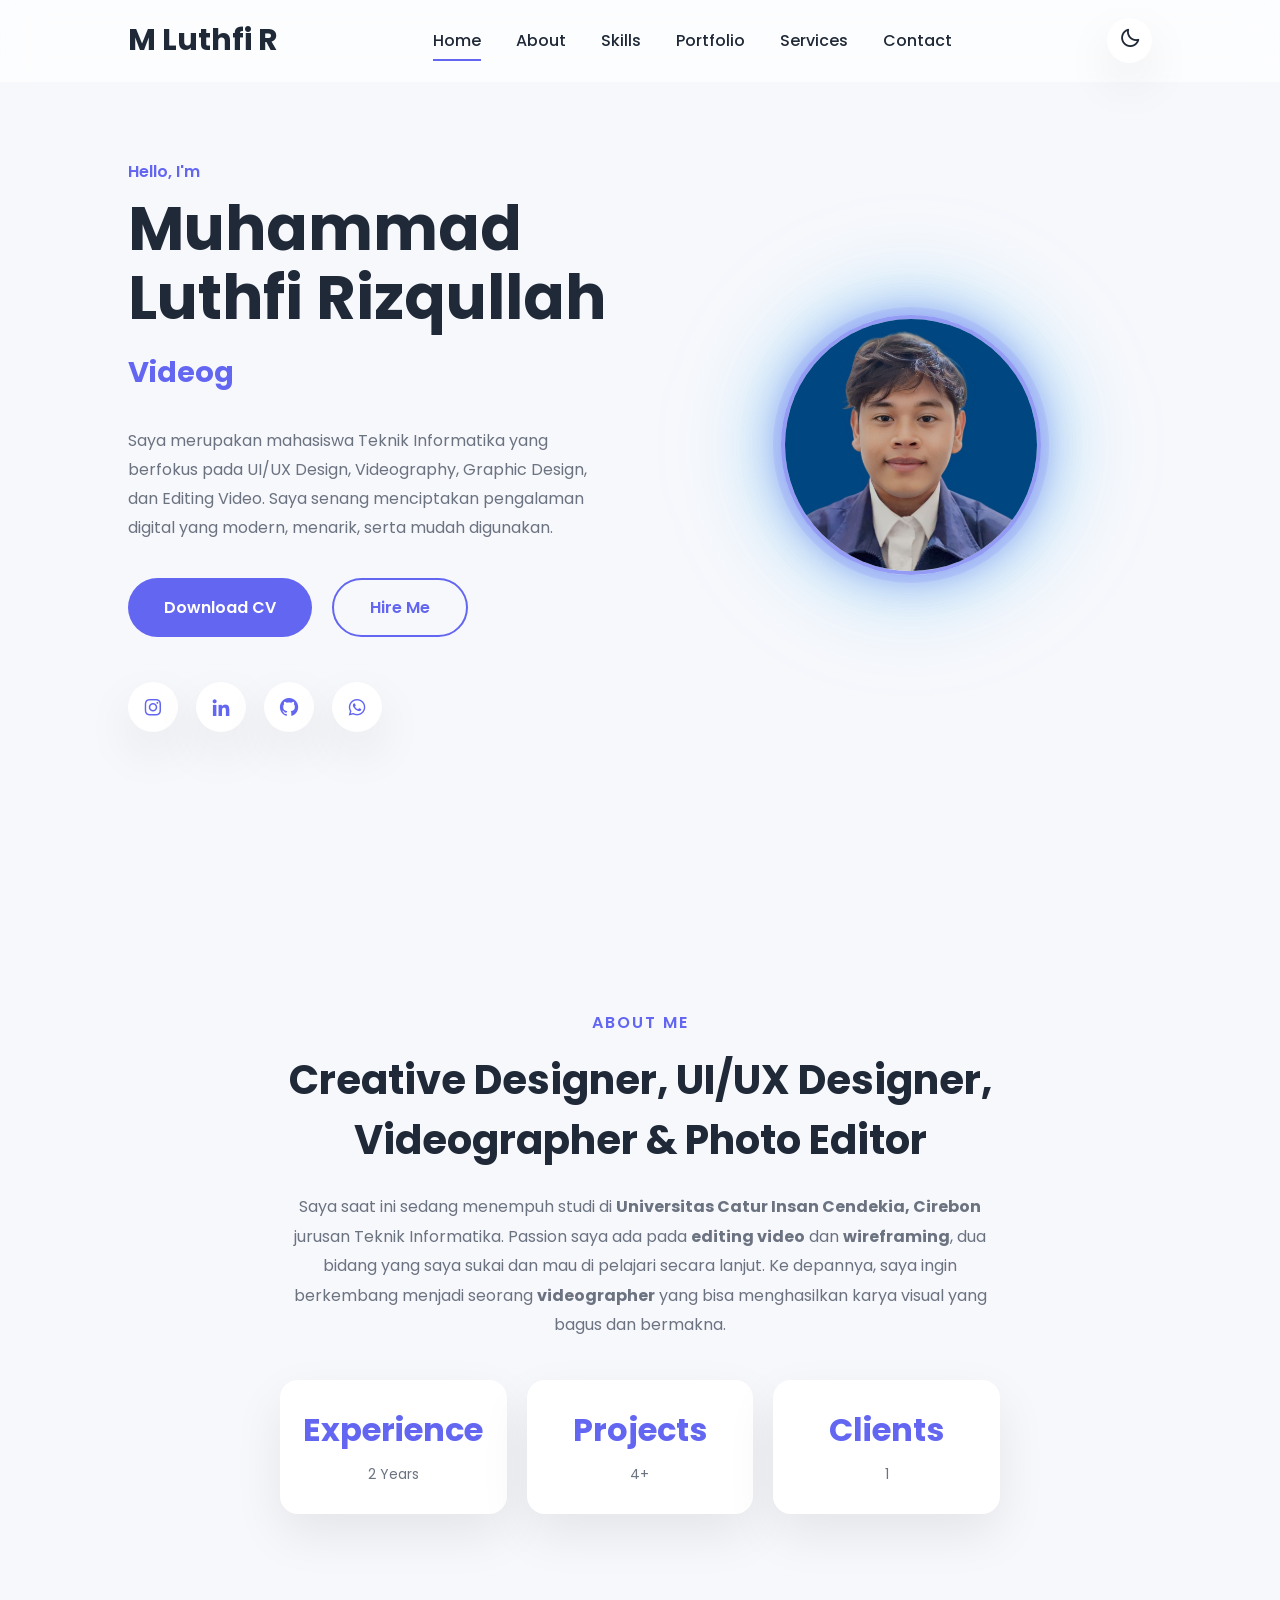
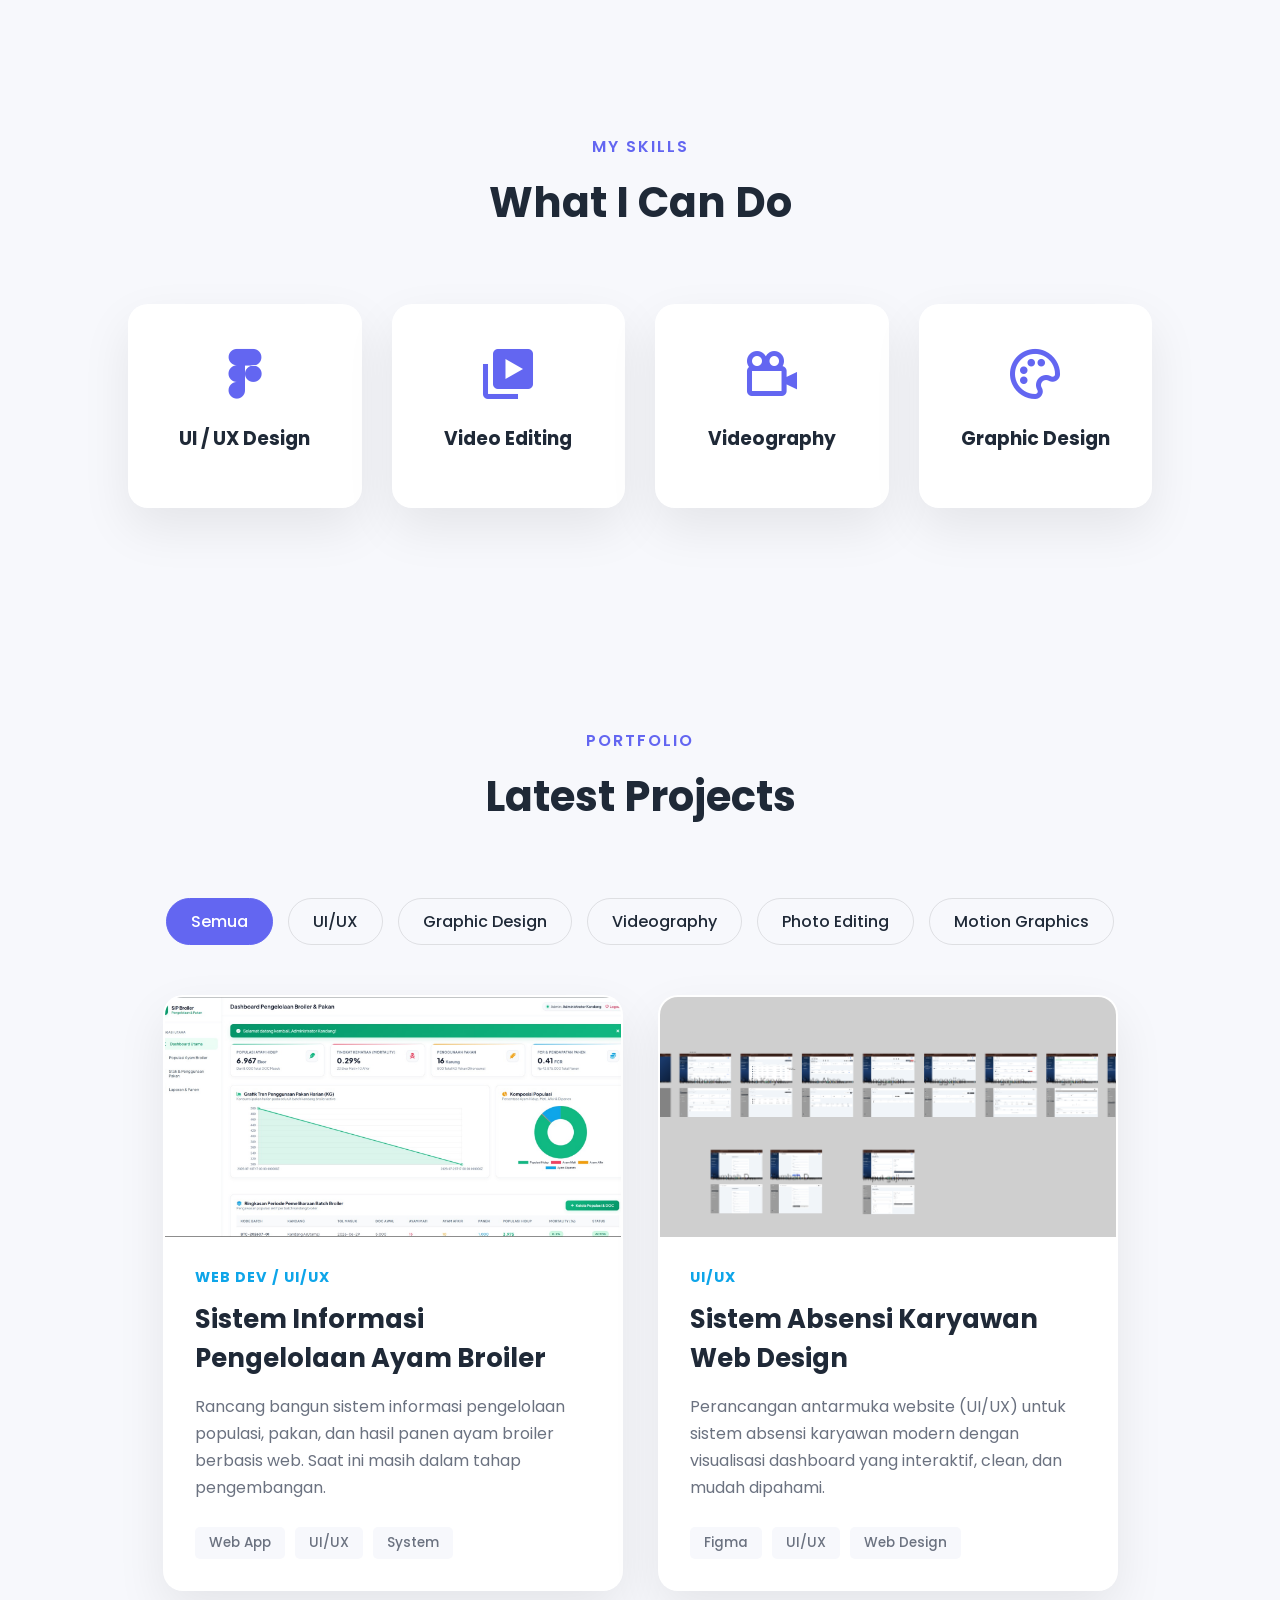
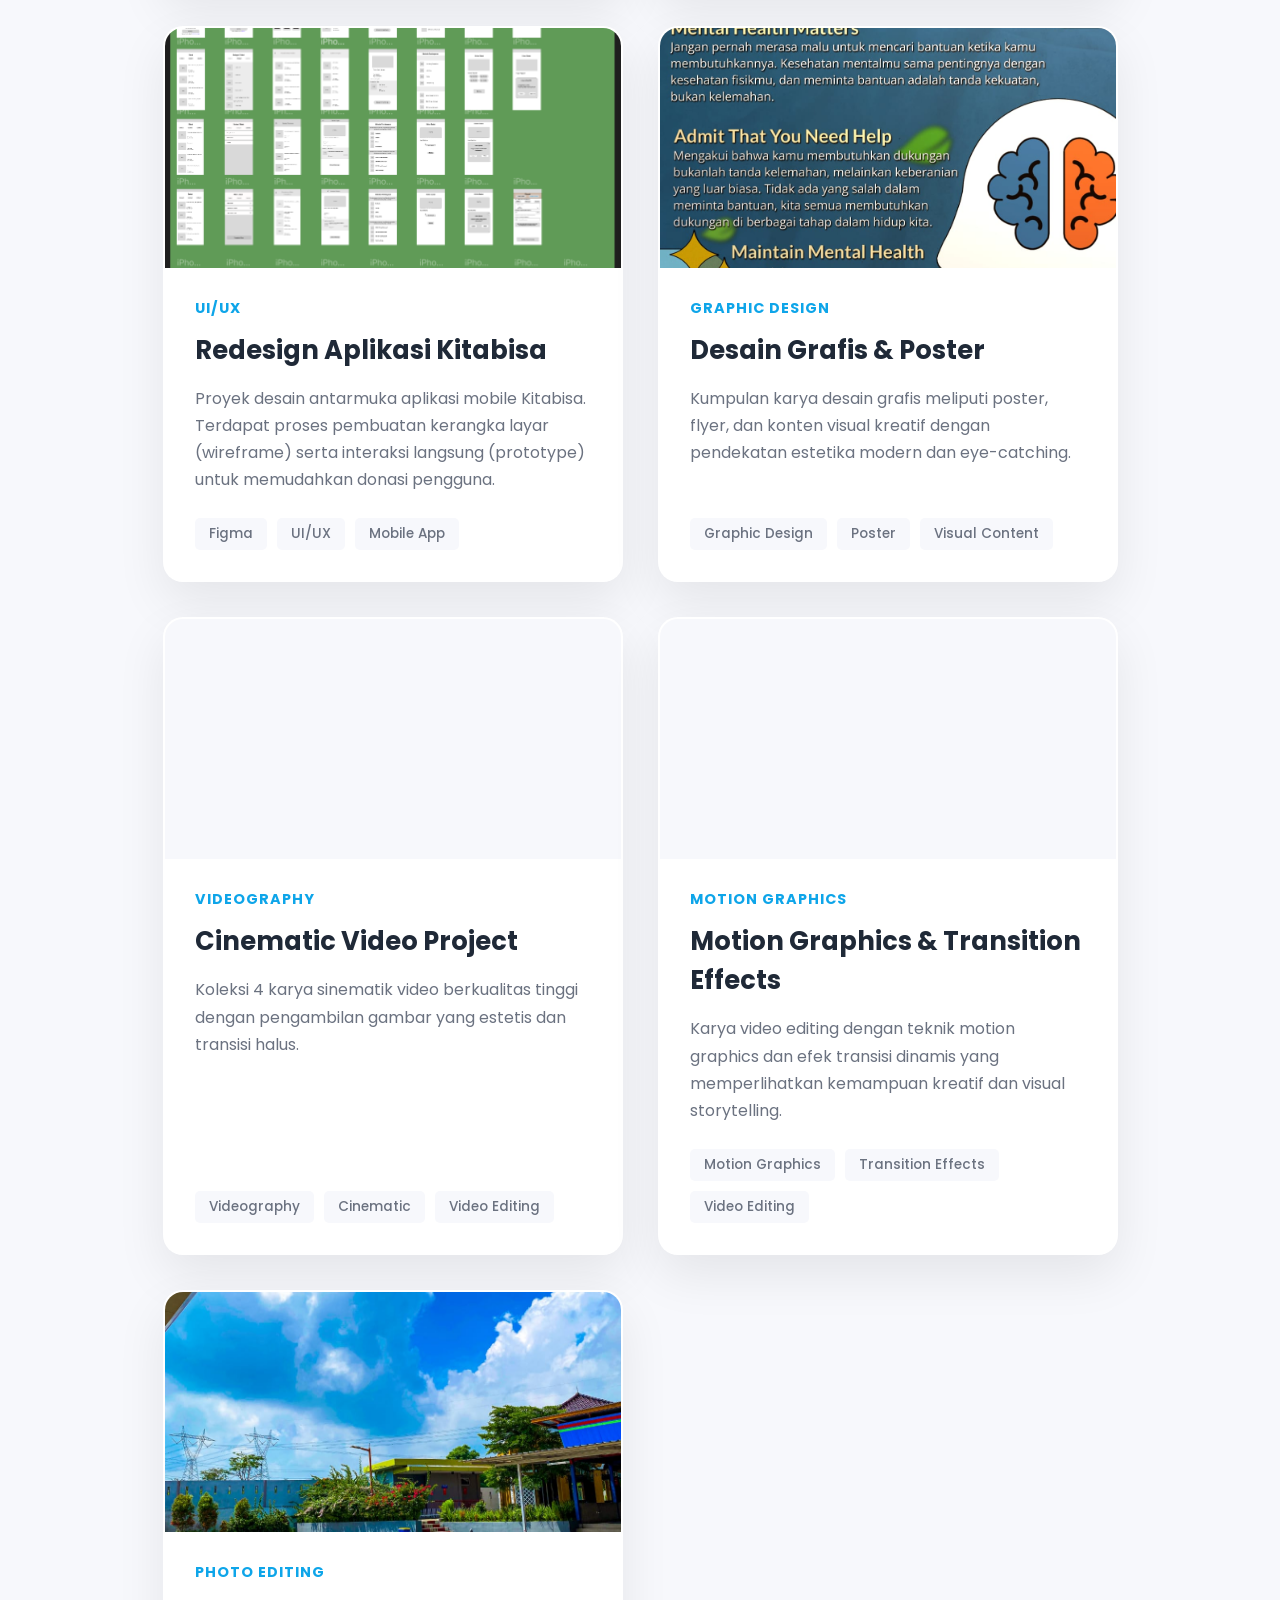
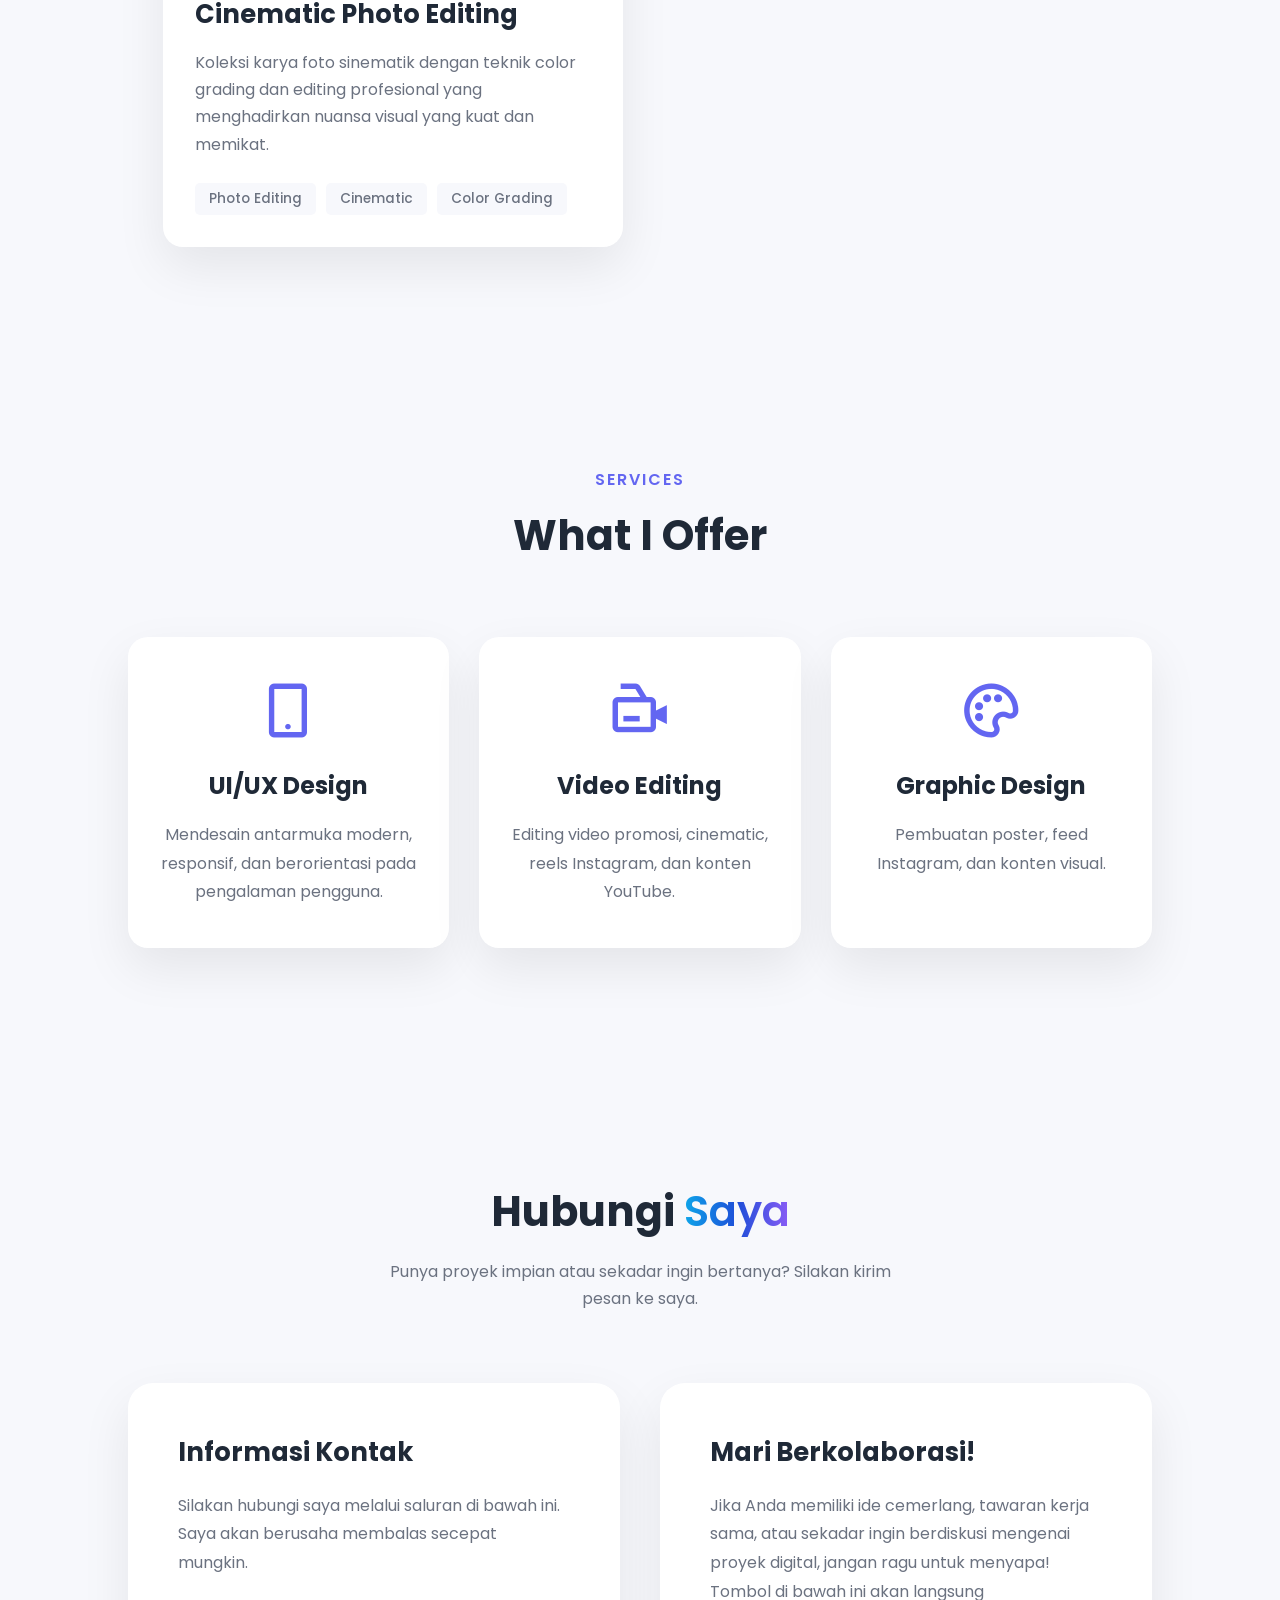
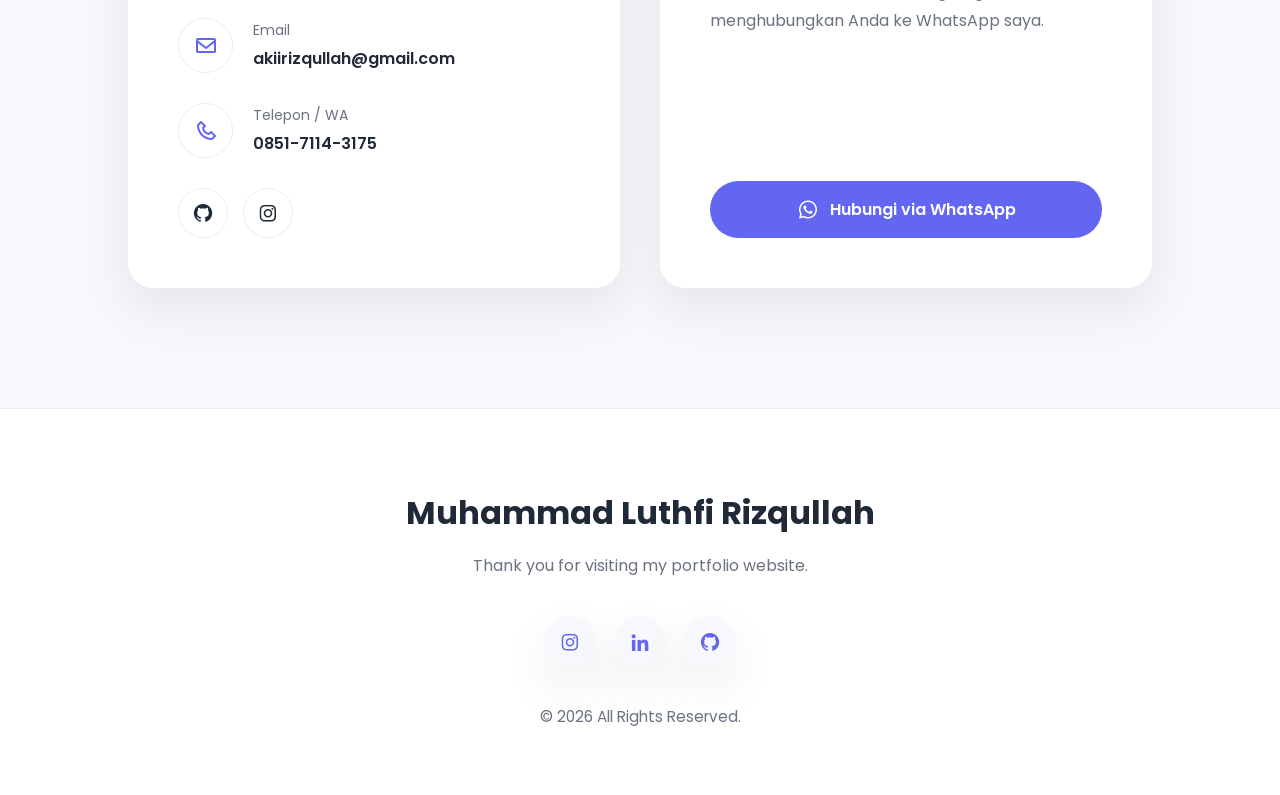
==== commit ccfc4df6: "Update portfolio: about section, profile photo, stats fix" ====
--- a/index.html
+++ b/index.html
@@ -116,7 +116,7 @@
             <div class="visual-glow"></div>
 
             <div class="hero-character-wrap">
-                <img src="asets/karakter2.png" alt="Creative Designer Character" class="hero-character-img">
+                <img src="asets/PP.jpeg" alt="Muhammad Luthfi Rizqullah" class="hero-character-img">
             </div>
 
         </div>
@@ -135,9 +135,11 @@
             <h2>Creative Designer, UI/UX Designer,<br>Videographer & Photo Editor</h2>
 
             <p>
-                Saya memiliki ketertarikan dalam bidang <strong>Video Editing</strong>,
-                <strong>Desain Grafis & Poster</strong>, serta pembuatan <strong>Wireframe</strong>
-                untuk UI/UX. Saya senang menciptakan karya visual yang kreatif dan profesional.
+                Saya saat ini sedang menempuh studi di <strong>Universitas Catur Insan Cendekia, Cirebon</strong>
+                jurusan Teknik Informatika. Passion saya ada pada <strong>editing video</strong> dan
+                <strong>wireframing</strong>, dua bidang yang saya sukai dan mau di pelajari secara lanjut. Ke depannya,
+                saya ingin berkembang menjadi seorang <strong>videographer</strong> yang bisa menghasilkan
+                karya visual yang bagus dan bermakna.
             </p>
 
             <div class="about-info">
@@ -149,12 +151,12 @@
 
                 <div>
                     <h3>Projects</h3>
-                    <p>1+</p>
+                    <p>4+</p>
                 </div>
 
                 <div>
                     <h3>Clients</h3>
-                    <p>1+</p>
+                    <p>1</p>
                 </div>
 
             </div>
--- a/style.css
+++ b/style.css
@@ -7,58 +7,58 @@
     RESET
 ==================================================*/
 
-*{
-    margin:0;
-    padding:0;
-    box-sizing:border-box;
-    text-decoration:none;
-    list-style:none;
-    outline:none;
-    border:none;
-}
-
-html{
-    scroll-behavior:smooth;
-}
-
-body{
-    font-family:'Poppins',sans-serif;
-    background:var(--bg-color);
-    color:var(--text-color);
-    overflow-x:hidden;
-    transition:.35s ease;
-}
-
-img{
-    width:100%;
-    display:block;
-}
-
-section{
-    padding:110px 10%;
+* {
+    margin: 0;
+    padding: 0;
+    box-sizing: border-box;
+    text-decoration: none;
+    list-style: none;
+    outline: none;
+    border: none;
+}
+
+html {
+    scroll-behavior: smooth;
+}
+
+body {
+    font-family: 'Poppins', sans-serif;
+    background: var(--bg-color);
+    color: var(--text-color);
+    overflow-x: hidden;
+    transition: .35s ease;
+}
+
+img {
+    width: 100%;
+    display: block;
+}
+
+section {
+    padding: 110px 10%;
 }
 
 /*==================================================
     VARIABLES
 ==================================================*/
 
-:root{
-
-    --bg-color:#f7f8fc;
-    --second-bg:#ffffff;
-
-    --text-color:#1f2937;
-    --text-light:#6b7280;
-
-    --main-color:#6366f1;
-    --second-color:#4f46e5;
-
-    --border:rgba(0,0,0,.08);
+:root {
+
+    --bg-color: #f7f8fc;
+    --second-bg: #ffffff;
+
+    --text-color: #1f2937;
+    --text-light: #6b7280;
+
+    --main-color: #6366f1;
+    --second-color: #4f46e5;
+
+    --border: rgba(0, 0, 0, .08);
 
     --shadow:
-    0 20px 50px rgba(0,0,0,.08);
-
-    --radius:18px;
+        0 20px 50px rgba(0, 0, 0, .08);
+
+    --radius: 18px;
 
 }
 
@@ -66,18 +66,18 @@
     DARK MODE
 ==================================================*/
 
-body.dark{
-
-    --bg-color:#0f172a;
-    --second-bg:#1e293b;
-
-    --text-color:#f8fafc;
-    --text-light:#cbd5e1;
-
-    --border:rgba(255,255,255,.08);
+body.dark {
+
+    --bg-color: #0f172a;
+    --second-bg: #1e293b;
+
+    --text-color: #f8fafc;
+    --text-light: #cbd5e1;
+
+    --border: rgba(255, 255, 255, .08);
 
     --shadow:
-    0 20px 50px rgba(0,0,0,.45);
+        0 20px 50px rgba(0, 0, 0, .45);
 
 }
 
@@ -85,18 +85,18 @@
     SCROLLBAR
 ==================================================*/
 
-::-webkit-scrollbar{
-    width:10px;
-}
-
-::-webkit-scrollbar-track{
-    background:var(--bg-color);
-}
-
-::-webkit-scrollbar-thumb{
-
-    background:var(--main-color);
-    border-radius:50px;
+::-webkit-scrollbar {
+    width: 10px;
+}
+
+::-webkit-scrollbar-track {
+    background: var(--bg-color);
+}
+
+::-webkit-scrollbar-thumb {
+
+    background: var(--main-color);
+    border-radius: 50px;
 
 }
 
@@ -104,164 +104,165 @@
     REUSABLE
 ==================================================*/
 
-.section-title{
-
-    text-align:center;
-    margin-bottom:70px;
-
-}
-
-.section-title span{
-
-    color:var(--main-color);
-    font-weight:600;
-    letter-spacing:2px;
-    text-transform:uppercase;
-
-}
-
-.section-title h2{
-
-    margin-top:12px;
-    font-size:2.6rem;
-    color:var(--text-color);
-
-}
-
-.section-title span.gradient-text{
+.section-title {
+
+    text-align: center;
+    margin-bottom: 70px;
+
+}
+
+.section-title span {
+
+    color: var(--main-color);
+    font-weight: 600;
+    letter-spacing: 2px;
+    text-transform: uppercase;
+
+}
+
+.section-title h2 {
+
+    margin-top: 12px;
+    font-size: 2.6rem;
+    color: var(--text-color);
+
+}
+
+.section-title span.gradient-text {
     background: linear-gradient(90deg, #0ea5e9, #1d4ed8, #8b5cf6);
     -webkit-background-clip: text;
     -webkit-text-fill-color: transparent;
     text-transform: none;
     letter-spacing: normal;
-    color: transparent; /* fallback */
+    color: transparent;
+    /* fallback */
 }
 
 /*==================================================
     HEADER
 ==================================================*/
 
-.header{
-
-    position:fixed;
-    width:100%;
-    top:0;
-    left:0;
-
-    display:flex;
-    justify-content:space-between;
-    align-items:center;
-
-    padding:18px 10%;
-
-    backdrop-filter:blur(18px);
-    background:rgba(255,255,255,.65);
-
-    border-bottom:1px solid rgba(255,255,255,.15);
-
-    z-index:1000;
-
-    transition:.35s;
-
-}
-
-body.dark .header{
-
-    background:rgba(15,23,42,.8);
-
-}
-
-.logo{
-
-    color:var(--text-color);
-    font-size:30px;
-    font-weight:700;
-
-}
-
-.logo span{
-
-    color:var(--main-color);
-
-}
-
-.navbar{
-
-    display:flex;
-    gap:35px;
-
-}
-
-.navbar a{
-
-    color:var(--text-color);
-    font-weight:500;
-    position:relative;
-
-}
-
-.navbar a::after{
-
-    content:'';
-
-    position:absolute;
-    bottom:-8px;
-    left:0;
-
-    width:0%;
-    height:2px;
-
-    background:var(--main-color);
-
-    transition:.35s;
+.header {
+
+    position: fixed;
+    width: 100%;
+    top: 0;
+    left: 0;
+
+    display: flex;
+    justify-content: space-between;
+    align-items: center;
+
+    padding: 18px 10%;
+
+    backdrop-filter: blur(18px);
+    background: rgba(255, 255, 255, .65);
+
+    border-bottom: 1px solid rgba(255, 255, 255, .15);
+
+    z-index: 1000;
+
+    transition: .35s;
+
+}
+
+body.dark .header {
+
+    background: rgba(15, 23, 42, .8);
+
+}
+
+.logo {
+
+    color: var(--text-color);
+    font-size: 30px;
+    font-weight: 700;
+
+}
+
+.logo span {
+
+    color: var(--main-color);
+
+}
+
+.navbar {
+
+    display: flex;
+    gap: 35px;
+
+}
+
+.navbar a {
+
+    color: var(--text-color);
+    font-weight: 500;
+    position: relative;
+
+}
+
+.navbar a::after {
+
+    content: '';
+
+    position: absolute;
+    bottom: -8px;
+    left: 0;
+
+    width: 0%;
+    height: 2px;
+
+    background: var(--main-color);
+
+    transition: .35s;
 
 }
 
 .navbar a:hover::after,
-.navbar a.active::after{
-
-    width:100%;
-
-}
-
-.navbar a:hover{
-
-    color:var(--main-color);
-
-}
-
-.nav-right{
-
-    display:flex;
-    align-items:center;
-    gap:18px;
-
-}
-
-#darkMode{
-
-    width:45px;
-    height:45px;
-
-    border-radius:50%;
-    cursor:pointer;
-
-    background:var(--second-bg);
-
-    box-shadow:var(--shadow);
-
-    color:var(--text-color);
-
-    font-size:22px;
-
-}
-
-#menu-icon{
-
-    display:none;
-    font-size:34px;
-    cursor:pointer;
-    color:var(--text-color);
+.navbar a.active::after {
+
+    width: 100%;
+
+}
+
+.navbar a:hover {
+
+    color: var(--main-color);
+
+}
+
+.nav-right {
+
+    display: flex;
+    align-items: center;
+    gap: 18px;
+
+}
+
+#darkMode {
+
+    width: 45px;
+    height: 45px;
+
+    border-radius: 50%;
+    cursor: pointer;
+
+    background: var(--second-bg);
+
+    box-shadow: var(--shadow);
+
+    color: var(--text-color);
+
+    font-size: 22px;
+
+}
+
+#menu-icon {
+
+    display: none;
+    font-size: 34px;
+    cursor: pointer;
+    color: var(--text-color);
 
 }
 
@@ -269,71 +270,71 @@
     HOME
 ==================================================*/
 
-.home{
-
-    min-height:100vh;
-
-    display:grid;
-    grid-template-columns:repeat(2,1fr);
-    gap:60px;
-
-    align-items:center;
-    padding-top:100px;
-
-}
-
-.home-content{
-
-    display:flex;
-    flex-direction:column;
-    align-items:flex-start;
-    text-align:left;
-
-}
-
-.home-content p:first-child{
-
-    color:var(--main-color);
-    font-weight:600;
-    margin-bottom:10px;
-
-}
-
-.home-content h1{
-
-    font-size:3.8rem;
-    line-height:1.15;
-    color:var(--text-color);
-
-}
-
-.home-content h3{
-
-    margin:18px 0;
-
-    font-size:1.8rem;
-    color:var(--text-light);
-
-}
-
-.typing{
-
-    color:var(--main-color);
-    font-weight:700;
-
-}
-
-.description{
-
-    margin:15px 0 35px;
-    max-width:540px;
-
-    color:var(--text-light);
-
-    line-height:1.8;
-
-    font-size:16px;
-    text-align:left;
+.home {
+
+    min-height: 100vh;
+
+    display: grid;
+    grid-template-columns: repeat(2, 1fr);
+    gap: 60px;
+
+    align-items: center;
+    padding-top: 100px;
+
+}
+
+.home-content {
+
+    display: flex;
+    flex-direction: column;
+    align-items: flex-start;
+    text-align: left;
+
+}
+
+.home-content p:first-child {
+
+    color: var(--main-color);
+    font-weight: 600;
+    margin-bottom: 10px;
+
+}
+
+.home-content h1 {
+
+    font-size: 3.8rem;
+    line-height: 1.15;
+    color: var(--text-color);
+
+}
+
+.home-content h3 {
+
+    margin: 18px 0;
+
+    font-size: 1.8rem;
+    color: var(--text-light);
+
+}
+
+.typing {
+
+    color: var(--main-color);
+    font-weight: 700;
+
+}
+
+.description {
+
+    margin: 15px 0 35px;
+    max-width: 540px;
+
+    color: var(--text-light);
+
+    line-height: 1.8;
+
+    font-size: 16px;
+    text-align: left;
 
 }
 
@@ -341,67 +342,67 @@
     BUTTON
 ==================================================*/
 
-.home-button{
-
-    display:flex;
-    justify-content:flex-start;
-    gap:20px;
-    flex-wrap:wrap;
-
-}
-
-.btn{
-
-    display:inline-flex;
-    justify-content:center;
-    align-items:center;
-
-    padding:15px 36px;
-
-    background:var(--main-color);
-
-    color:#fff;
-
-    border-radius:50px;
-
-    transition:.35s;
-
-    font-weight:600;
-
-}
-
-.btn:hover{
-
-    transform:translateY(-5px);
-
-    background:var(--second-color);
-
-}
-
-.btn-outline{
-
-    display:inline-flex;
-    justify-content:center;
-    align-items:center;
-
-    padding:15px 36px;
-
-    border-radius:50px;
-
-    border:2px solid var(--main-color);
-
-    color:var(--main-color);
-
-    transition:.35s;
-
-    font-weight:600;
-
-}
-
-.btn-outline:hover{
-
-    background:var(--main-color);
-    color:#fff;
+.home-button {
+
+    display: flex;
+    justify-content: flex-start;
+    gap: 20px;
+    flex-wrap: wrap;
+
+}
+
+.btn {
+
+    display: inline-flex;
+    justify-content: center;
+    align-items: center;
+
+    padding: 15px 36px;
+
+    background: var(--main-color);
+
+    color: #fff;
+
+    border-radius: 50px;
+
+    transition: .35s;
+
+    font-weight: 600;
+
+}
+
+.btn:hover {
+
+    transform: translateY(-5px);
+
+    background: var(--second-color);
+
+}
+
+.btn-outline {
+
+    display: inline-flex;
+    justify-content: center;
+    align-items: center;
+
+    padding: 15px 36px;
+
+    border-radius: 50px;
+
+    border: 2px solid var(--main-color);
+
+    color: var(--main-color);
+
+    transition: .35s;
+
+    font-weight: 600;
+
+}
+
+.btn-outline:hover {
+
+    background: var(--main-color);
+    color: #fff;
 
 }
 
@@ -409,46 +410,46 @@
     SOCIAL
 ==================================================*/
 
-.social{
-
-    display:flex;
-    justify-content:center;
-    gap:18px;
-
-    margin-top:45px;
-
-}
-
-.social a{
-
-    width:50px;
-    height:50px;
-
-    display:flex;
-    justify-content:center;
-    align-items:center;
-
-    border-radius:50%;
-
-    background:var(--second-bg);
-
-    color:var(--main-color);
-
-    box-shadow:var(--shadow);
-
-    transition:.35s;
-
-    font-size:22px;
-
-}
-
-.social a:hover{
-
-    transform:translateY(-8px);
-
-    background:var(--main-color);
-
-    color:#fff;
+.social {
+
+    display: flex;
+    justify-content: center;
+    gap: 18px;
+
+    margin-top: 45px;
+
+}
+
+.social a {
+
+    width: 50px;
+    height: 50px;
+
+    display: flex;
+    justify-content: center;
+    align-items: center;
+
+    border-radius: 50%;
+
+    background: var(--second-bg);
+
+    color: var(--main-color);
+
+    box-shadow: var(--shadow);
+
+    transition: .35s;
+
+    font-size: 22px;
+
+}
+
+.social a:hover {
+
+    transform: translateY(-8px);
+
+    background: var(--main-color);
+
+    color: #fff;
 
 }
 
@@ -456,268 +457,293 @@
     HOME VISUAL — CHARACTER
 ==================================================*/
 
-.home-visual{
-
-    position:relative;
-    display:flex;
-    justify-content:center;
-    align-items:center;
-
-}
-
-.hero-character-wrap{
-
-    position:relative;
-    display:flex;
-    justify-content:center;
-    align-items:flex-end;
-    width:100%;
-    max-width:480px;
-
-}
-
-.hero-character-img{
-
-    width:100%;
-    max-width:420px;
-    height:auto;
-    object-fit:contain;
-    display:block;
-    animation:floatChar 5s ease-in-out infinite;
-    filter:drop-shadow(0 30px 40px rgba(99,102,241,0.2));
-
-}
-
-@keyframes floatChar{
-
-    0%{ transform:translateY(0); }
-    50%{ transform:translateY(-16px); }
-    100%{ transform:translateY(0); }
+.home-visual {
+
+    position: relative;
+    display: flex;
+    justify-content: center;
+    align-items: center;
+
+}
+
+.hero-character-wrap {
+
+    position: relative;
+    display: flex;
+    justify-content: center;
+    align-items: center;
+    width: 100%;
+    max-width: 320px;
+
+}
+
+.hero-character-img {
+
+    width: 260px;
+    height: 260px;
+    object-fit: cover;
+    object-position: top;
+    display: block;
+    border-radius: 50%;
+    border: 4px solid rgba(99, 102, 241, 0.6);
+    box-shadow:
+        0 0 0 8px rgba(99, 102, 241, 0.12),
+        0 0 30px 8px rgba(99, 102, 241, 0.35),
+        0 0 60px 16px rgba(14, 165, 233, 0.2);
+    animation: floatChar 5s ease-in-out infinite;
+
+}
+
+@keyframes floatChar {
+
+    0% {
+        transform: translateY(0);
+    }
+
+    50% {
+        transform: translateY(-16px);
+    }
+
+    100% {
+        transform: translateY(0);
+    }
 
 }
 
 /* Glow background */
-.visual-glow{
-
-    position:absolute;
-    width:380px;
-    height:380px;
-
-    background:radial-gradient(circle, rgba(99,102,241,0.3) 0%, rgba(14,165,233,0.12) 50%, rgba(0,0,0,0) 70%);
-
-    filter:blur(45px);
-    border-radius:50%;
-    z-index:-1;
-    animation:pulseGlow 6s ease-in-out infinite alternate;
-
-}
-
-@keyframes pulseGlow{
-
-    0%{ transform:scale(0.9); opacity:0.7; }
-    100%{ transform:scale(1.15); opacity:1; }
+.visual-glow {
+
+    position: absolute;
+    width: 380px;
+    height: 380px;
+
+    background: radial-gradient(circle, rgba(99, 102, 241, 0.3) 0%, rgba(14, 165, 233, 0.12) 50%, rgba(0, 0, 0, 0) 70%);
+
+    filter: blur(45px);
+    border-radius: 50%;
+    z-index: -1;
+    animation: pulseGlow 6s ease-in-out infinite alternate;
+
+}
+
+@keyframes pulseGlow {
+
+    0% {
+        transform: scale(0.9);
+        opacity: 0.7;
+    }
+
+    100% {
+        transform: scale(1.15);
+        opacity: 1;
+    }
 
 }
 
 /* Floating Badges */
-.floating-badge{
-
-    position:absolute;
-    z-index:3;
-
-    display:flex;
-    align-items:center;
-    gap:12px;
-
-    padding:10px 16px;
-
-    background:rgba(255,255,255,0.92);
-    backdrop-filter:blur(16px);
-    -webkit-backdrop-filter:blur(16px);
-
-    border:1px solid rgba(255,255,255,0.8);
-    border-radius:50px;
-
-    box-shadow:0 12px 30px rgba(0,0,0,0.1);
-
-    transition:all .3s ease;
-
-}
-
-body.dark .floating-badge{
-
-    background:rgba(15,23,42,0.92);
-    border-color:rgba(255,255,255,0.12);
-
-    box-shadow:0 12px 30px rgba(0,0,0,0.4);
-
-}
-
-.badge-top{
-
-    top:12px;
-    right:-10px;
-
-    animation:floatSlow 5s ease-in-out infinite alternate;
-
-}
-
-.badge-bottom{
-
-    bottom:60px;
-    left:-10px;
-
-    animation:floatSlow 6s ease-in-out 1s infinite alternate-reverse;
-
-}
-
-.badge-exp{
-
-    bottom:15px;
-    right:-5px;
-
-    padding:10px 18px;
-    border-radius:18px;
-
-    background:linear-gradient(135deg, var(--main-color), #8b5cf6);
-
-    color:#fff;
-
-    display:flex;
-    flex-direction:column;
-    align-items:center;
-    justify-content:center;
-
-    border:none;
-
-    box-shadow:0 10px 25px rgba(99,102,241,0.4);
-
-    animation:floatSlow 4s ease-in-out 0.5s infinite alternate;
-
-}
-
-.exp-num{
-
-    font-size:20px;
-    font-weight:800;
-    line-height:1;
-
-}
-
-.exp-lbl{
-
-    font-size:11px;
-    font-weight:500;
-    opacity:0.9;
-
-}
-
-@keyframes floatSlow{
-
-    0%{ transform:translateY(0); }
-    100%{ transform:translateY(-12px); }
-
-}
-
-.badge-icon{
-
-    width:36px;
-    height:36px;
-    border-radius:50%;
-
-    background:rgba(99,102,241,0.12);
-    color:var(--main-color);
-
-    display:flex;
-    align-items:center;
-    justify-content:center;
-
-    font-size:18px;
-
-}
-
-.badge-icon.color-2{
-
-    background:rgba(16,185,129,0.12);
-    color:#10b981;
-
-}
-
-.badge-text h4{
-
-    font-size:13px;
-    font-weight:700;
-    color:var(--text-color);
-    margin:0;
-    line-height:1.2;
-
-}
-
-body.dark .badge-text h4{
-    color:var(--text-color);
-}
-
-.badge-text p{
-
-    font-size:11px;
-    color:var(--text-light);
-    margin:0;
-    line-height:1.2;
+.floating-badge {
+
+    position: absolute;
+    z-index: 3;
+
+    display: flex;
+    align-items: center;
+    gap: 12px;
+
+    padding: 10px 16px;
+
+    background: rgba(255, 255, 255, 0.92);
+    backdrop-filter: blur(16px);
+    -webkit-backdrop-filter: blur(16px);
+
+    border: 1px solid rgba(255, 255, 255, 0.8);
+    border-radius: 50px;
+
+    box-shadow: 0 12px 30px rgba(0, 0, 0, 0.1);
+
+    transition: all .3s ease;
+
+}
+
+body.dark .floating-badge {
+
+    background: rgba(15, 23, 42, 0.92);
+    border-color: rgba(255, 255, 255, 0.12);
+
+    box-shadow: 0 12px 30px rgba(0, 0, 0, 0.4);
+
+}
+
+.badge-top {
+
+    top: 12px;
+    right: -10px;
+
+    animation: floatSlow 5s ease-in-out infinite alternate;
+
+}
+
+.badge-bottom {
+
+    bottom: 60px;
+    left: -10px;
+
+    animation: floatSlow 6s ease-in-out 1s infinite alternate-reverse;
+
+}
+
+.badge-exp {
+
+    bottom: 15px;
+    right: -5px;
+
+    padding: 10px 18px;
+    border-radius: 18px;
+
+    background: linear-gradient(135deg, var(--main-color), #8b5cf6);
+
+    color: #fff;
+
+    display: flex;
+    flex-direction: column;
+    align-items: center;
+    justify-content: center;
+
+    border: none;
+
+    box-shadow: 0 10px 25px rgba(99, 102, 241, 0.4);
+
+    animation: floatSlow 4s ease-in-out 0.5s infinite alternate;
+
+}
+
+.exp-num {
+
+    font-size: 20px;
+    font-weight: 800;
+    line-height: 1;
+
+}
+
+.exp-lbl {
+
+    font-size: 11px;
+    font-weight: 500;
+    opacity: 0.9;
+
+}
+
+@keyframes floatSlow {
+
+    0% {
+        transform: translateY(0);
+    }
+
+    100% {
+        transform: translateY(-12px);
+    }
+
+}
+
+.badge-icon {
+
+    width: 36px;
+    height: 36px;
+    border-radius: 50%;
+
+    background: rgba(99, 102, 241, 0.12);
+    color: var(--main-color);
+
+    display: flex;
+    align-items: center;
+    justify-content: center;
+
+    font-size: 18px;
+
+}
+
+.badge-icon.color-2 {
+
+    background: rgba(16, 185, 129, 0.12);
+    color: #10b981;
+
+}
+
+.badge-text h4 {
+
+    font-size: 13px;
+    font-weight: 700;
+    color: var(--text-color);
+    margin: 0;
+    line-height: 1.2;
+
+}
+
+body.dark .badge-text h4 {
+    color: var(--text-color);
+}
+
+.badge-text p {
+
+    font-size: 11px;
+    color: var(--text-light);
+    margin: 0;
+    line-height: 1.2;
 
 }
 
 /* Floating icon chips */
-.floating-chip{
-
-    position:absolute;
-    z-index:4;
-
-    width:44px;
-    height:44px;
-
-    border-radius:14px;
-
-    background:var(--second-bg);
-    border:1px solid var(--border);
-
-    box-shadow:0 8px 20px rgba(0,0,0,0.1);
-
-    display:flex;
-    align-items:center;
-    justify-content:center;
-
-    font-size:22px;
-    color:var(--main-color);
-
-    transition:.3s;
-
-}
-
-.floating-chip:hover{
-    transform:scale(1.15);
-}
-
-.chip-figma{
-
-    top:30%;
-    left:0;
-    animation:floatSlow 4.5s ease-in-out 0.3s infinite alternate;
-
-}
-
-.chip-palette{
-
-    top:15%;
-    right:15%;
-    animation:floatSlow 5.5s ease-in-out 0.7s infinite alternate-reverse;
-
-}
-
-.chip-video{
-
-    bottom:25%;
-    right:5%;
-    animation:floatSlow 4s ease-in-out 1.2s infinite alternate;
+.floating-chip {
+
+    position: absolute;
+    z-index: 4;
+
+    width: 44px;
+    height: 44px;
+
+    border-radius: 14px;
+
+    background: var(--second-bg);
+    border: 1px solid var(--border);
+
+    box-shadow: 0 8px 20px rgba(0, 0, 0, 0.1);
+
+    display: flex;
+    align-items: center;
+    justify-content: center;
+
+    font-size: 22px;
+    color: var(--main-color);
+
+    transition: .3s;
+
+}
+
+.floating-chip:hover {
+    transform: scale(1.15);
+}
+
+.chip-figma {
+
+    top: 30%;
+    left: 0;
+    animation: floatSlow 4.5s ease-in-out 0.3s infinite alternate;
+
+}
+
+.chip-palette {
+
+    top: 15%;
+    right: 15%;
+    animation: floatSlow 5.5s ease-in-out 0.7s infinite alternate-reverse;
+
+}
+
+.chip-video {
+
+    bottom: 25%;
+    right: 5%;
+    animation: floatSlow 4s ease-in-out 1.2s infinite alternate;
 
 }
 
@@ -725,23 +751,23 @@
     FLOAT ANIMATION
 ==================================================*/
 
-@keyframes float{
-
-    0%{
-
-        transform:translateY(0);
-
-    }
-
-    50%{
-
-        transform:translateY(-18px);
-
-    }
-
-    100%{
-
-        transform:translateY(0);
+@keyframes float {
+
+    0% {
+
+        transform: translateY(0);
+
+    }
+
+    50% {
+
+        transform: translateY(-18px);
+
+    }
+
+    100% {
+
+        transform: translateY(0);
 
     }
 
@@ -751,121 +777,122 @@
     RESPONSIVE
 ==================================================*/
 
-@media(max-width:991px){
-
-    section{
-
-        padding:90px 7%;
-
-    }
-
-    .header{
-
-        padding:18px 7%;
-
-    }
-
-    .home{
-
-        grid-template-columns:1fr;
-        gap:45px;
-
-    }
-
-    .home-content{
-
-        align-items:center;
-        text-align:center;
-
-    }
-
-    .description{
-
-        text-align:center;
-
-    }
-
-    .home-button, .social{
-
-        justify-content:center;
-
-    }
-
-    .home-visual{
-
-        margin-top:20px;
-
-    }
-
-}
-
-@media(max-width:768px){
-
-    #menu-icon{
-
-        display:block;
-
-    }
-
-    .navbar{
-
-        position:absolute;
-
-        top:100%;
-        left:0;
-
-        width:100%;
-
-        background:var(--second-bg);
-
-        display:none;
-
-        flex-direction:column;
-
-        padding:25px;
-
-        box-shadow:var(--shadow);
-
-    }
-
-    .navbar.active{
-
-        display:flex;
-
-    }
-
-    .home-content h1{
-
-        font-size:2.8rem;
-
-    }
-
-    .home-content h3{
-
-        font-size:1.5rem;
-
-    }
-
-}
-
-@media(max-width:480px){
-
-    .home-button{
-
-        flex-direction:column;
+@media(max-width:991px) {
+
+    section {
+
+        padding: 90px 7%;
+
+    }
+
+    .header {
+
+        padding: 18px 7%;
+
+    }
+
+    .home {
+
+        grid-template-columns: 1fr;
+        gap: 45px;
+
+    }
+
+    .home-content {
+
+        align-items: center;
+        text-align: center;
+
+    }
+
+    .description {
+
+        text-align: center;
+
+    }
+
+    .home-button,
+    .social {
+
+        justify-content: center;
+
+    }
+
+    .home-visual {
+
+        margin-top: 20px;
+
+    }
+
+}
+
+@media(max-width:768px) {
+
+    #menu-icon {
+
+        display: block;
+
+    }
+
+    .navbar {
+
+        position: absolute;
+
+        top: 100%;
+        left: 0;
+
+        width: 100%;
+
+        background: var(--second-bg);
+
+        display: none;
+
+        flex-direction: column;
+
+        padding: 25px;
+
+        box-shadow: var(--shadow);
+
+    }
+
+    .navbar.active {
+
+        display: flex;
+
+    }
+
+    .home-content h1 {
+
+        font-size: 2.8rem;
+
+    }
+
+    .home-content h3 {
+
+        font-size: 1.5rem;
+
+    }
+
+}
+
+@media(max-width:480px) {
+
+    .home-button {
+
+        flex-direction: column;
 
     }
 
     .btn,
-    .btn-outline{
-
-        width:100%;
-
-    }
-
-    .about-info{
-
-        grid-template-columns:1fr;
+    .btn-outline {
+
+        width: 100%;
+
+    }
+
+    .about-info {
+
+        grid-template-columns: 1fr;
 
     }
 
@@ -875,102 +902,102 @@
     ABOUT SECTION
 ==================================================*/
 
-.about{
-
-    display:flex;
-    flex-direction:column;
-    align-items:center;
-    justify-content:center;
-    text-align:center;
-
-}
-
-.about-content{
-
-    max-width:720px;
-    width:100%;
-    margin:0 auto;
-
-    display:flex;
-    flex-direction:column;
-    align-items:center;
-    text-align:center;
-
-}
-
-.about-content span{
-
-    color:var(--main-color);
-    font-weight:600;
-    letter-spacing:2px;
-    text-transform:uppercase;
-
-}
-
-.about-content h2{
-
-    margin:15px 0 22px;
-    font-size:2.5rem;
-    color:var(--text-color);
-
-}
-
-.about-content p{
-
-    color:var(--text-light);
-    line-height:1.85;
-    font-size:16px;
-    text-align:center;
-
-}
-
-.about-info{
-
-    margin-top:40px;
-    width:100%;
-
-    display:grid;
-    grid-template-columns:repeat(3,1fr);
-
-    gap:20px;
-
-}
-
-.about-info div{
-
-    background:var(--second-bg);
-
-    padding:26px 18px;
-
-    border-radius:18px;
-
-    text-align:center;
-
-    box-shadow:var(--shadow);
-
-    transition:.35s;
-
-}
-
-.about-info div:hover{
-
-    transform:translateY(-8px);
-
-}
-
-.about-info h3{
-
-    font-size:2rem;
-    color:var(--main-color);
-    font-weight:700;
-
-}
-
-.about-info p{
-
-    margin-top:8px;
-    color:var(--text-light);
-    font-size:14px;
+.about {
+
+    display: flex;
+    flex-direction: column;
+    align-items: center;
+    justify-content: center;
+    text-align: center;
+
+}
+
+.about-content {
+
+    max-width: 720px;
+    width: 100%;
+    margin: 0 auto;
+
+    display: flex;
+    flex-direction: column;
+    align-items: center;
+    text-align: center;
+
+}
+
+.about-content span {
+
+    color: var(--main-color);
+    font-weight: 600;
+    letter-spacing: 2px;
+    text-transform: uppercase;
+
+}
+
+.about-content h2 {
+
+    margin: 15px 0 22px;
+    font-size: 2.5rem;
+    color: var(--text-color);
+
+}
+
+.about-content p {
+
+    color: var(--text-light);
+    line-height: 1.85;
+    font-size: 16px;
+    text-align: center;
+
+}
+
+.about-info {
+
+    margin-top: 40px;
+    width: 100%;
+
+    display: grid;
+    grid-template-columns: repeat(3, 1fr);
+
+    gap: 20px;
+
+}
+
+.about-info div {
+
+    background: var(--second-bg);
+
+    padding: 26px 18px;
+
+    border-radius: 18px;
+
+    text-align: center;
+
+    box-shadow: var(--shadow);
+
+    transition: .35s;
+
+}
+
+.about-info div:hover {
+
+    transform: translateY(-8px);
+
+}
+
+.about-info h3 {
+
+    font-size: 2rem;
+    color: var(--main-color);
+    font-weight: 700;
+
+}
+
+.about-info p {
+
+    margin-top: 8px;
+    color: var(--text-light);
+    font-size: 14px;
 
 }
 
@@ -978,61 +1005,61 @@
     SKILLS
 ==================================================*/
 
-.skills-container{
-
-    display:grid;
-    grid-template-columns:repeat(auto-fit,minmax(220px,1fr));
-    gap:30px;
-
-}
-
-.skill-card{
-
-    background:var(--second-bg);
-
-    border-radius:20px;
-
-    padding:40px 25px;
-
-    text-align:center;
-
-    box-shadow:var(--shadow);
-
-    transition:.4s;
-
-    cursor:pointer;
-
-}
-
-.skill-card:hover{
-
-    transform:translateY(-12px);
-
-}
-
-.skill-card i{
-
-    font-size:60px;
-
-    color:var(--main-color);
-
-    margin-bottom:20px;
-
-}
-
-.skill-card h3{
-
-    color:var(--text-color);
-
-    margin-bottom:15px;
-
-}
-
-.skill-card p{
-
-    color:var(--text-light);
-
-    line-height:1.7;
+.skills-container {
+
+    display: grid;
+    grid-template-columns: repeat(auto-fit, minmax(220px, 1fr));
+    gap: 30px;
+
+}
+
+.skill-card {
+
+    background: var(--second-bg);
+
+    border-radius: 20px;
+
+    padding: 40px 25px;
+
+    text-align: center;
+
+    box-shadow: var(--shadow);
+
+    transition: .4s;
+
+    cursor: pointer;
+
+}
+
+.skill-card:hover {
+
+    transform: translateY(-12px);
+
+}
+
+.skill-card i {
+
+    font-size: 60px;
+
+    color: var(--main-color);
+
+    margin-bottom: 20px;
+
+}
+
+.skill-card h3 {
+
+    color: var(--text-color);
+
+    margin-bottom: 15px;
+
+}
+
+.skill-card p {
+
+    color: var(--text-light);
+
+    line-height: 1.7;
 
 }
 
@@ -1040,54 +1067,52 @@
     SKILL BAR
 ==================================================*/
 
-.skill-progress{
-
-    margin-top:20px;
-
-}
-
-.progress-item{
-
-    margin-bottom:25px;
-
-}
-
-.progress-item span{
-
-    display:flex;
-
-    justify-content:space-between;
-
-    margin-bottom:8px;
-
-    font-weight:500;
-
-    color:var(--text-color);
-
-}
-
-.progress{
-
-    width:100%;
-    height:8px;
-
-    background:#dbe4f0;
-
-    border-radius:50px;
-
-    overflow:hidden;
-
-}
-
-.progress div{
-
-    height:100%;
-    border-radius:50px;
-    background:linear-gradient(
-    90deg,
-    var(--main-color),
-    var(--second-color)
-    );
+.skill-progress {
+
+    margin-top: 20px;
+
+}
+
+.progress-item {
+
+    margin-bottom: 25px;
+
+}
+
+.progress-item span {
+
+    display: flex;
+
+    justify-content: space-between;
+
+    margin-bottom: 8px;
+
+    font-weight: 500;
+
+    color: var(--text-color);
+
+}
+
+.progress {
+
+    width: 100%;
+    height: 8px;
+
+    background: #dbe4f0;
+
+    border-radius: 50px;
+
+    overflow: hidden;
+
+}
+
+.progress div {
+
+    height: 100%;
+    border-radius: 50px;
+    background: linear-gradient(90deg,
+            var(--main-color),
+            var(--second-color));
 
 }
 
@@ -1095,149 +1120,149 @@
     PORTFOLIO
 ==================================================*/
 
-.portfolio-container{
-    display:grid;
-    grid-template-columns:repeat(auto-fit,minmax(350px,460px));
-    gap:35px;
-    justify-content:center;
-}
-
-.portfolio-card{
-    background:var(--second-bg);
-    border-radius:20px;
-    box-shadow:var(--shadow);
-    overflow:hidden;
-    transition:.4s;
-    display:flex;
-    flex-direction:column;
-    border:2px solid transparent;
-}
-
-.portfolio-card:hover{
-    transform:translateY(-10px);
-    border-color:var(--main-color);
-    box-shadow:0 15px 35px rgba(99,102,241,0.3);
-}
-
-.portfolio-img{
-    position:relative;
-    width:100%;
-    height:240px;
-    background:var(--bg-color);
-    overflow:hidden;
-    display:flex;
-    justify-content:center;
-    align-items:center;
+.portfolio-container {
+    display: grid;
+    grid-template-columns: repeat(auto-fit, minmax(350px, 460px));
+    gap: 35px;
+    justify-content: center;
+}
+
+.portfolio-card {
+    background: var(--second-bg);
+    border-radius: 20px;
+    box-shadow: var(--shadow);
+    overflow: hidden;
+    transition: .4s;
+    display: flex;
+    flex-direction: column;
+    border: 2px solid transparent;
+}
+
+.portfolio-card:hover {
+    transform: translateY(-10px);
+    border-color: var(--main-color);
+    box-shadow: 0 15px 35px rgba(99, 102, 241, 0.3);
+}
+
+.portfolio-img {
+    position: relative;
+    width: 100%;
+    height: 240px;
+    background: var(--bg-color);
+    overflow: hidden;
+    display: flex;
+    justify-content: center;
+    align-items: center;
 }
 
 .portfolio-img img,
-.portfolio-img video.video-preview{
-    width:100%;
-    height:100%;
-    object-fit:cover;
-    pointer-events:none;
-}
-
-.video-modal-btn{
-    cursor:pointer;
-    border:none;
-    display:inline-flex;
-    align-items:center;
-    gap:8px;
-    font-size:15px;
-    font-family:inherit;
-}
-
-.portfolio-overlay{
-    position:absolute;
-    top:0;
-    left:0;
-    width:100%;
-    height:100%;
-    background:rgba(255,255,255,.2);
-    backdrop-filter:blur(3px);
-    display:flex;
-    justify-content:center;
-    align-items:center;
-    gap:15px;
-    opacity:0;
-    transition:.4s;
-}
-
-.portfolio-card:hover .portfolio-overlay{
-    opacity:1;
-}
-
-.detail-btn{
-    padding:12px 28px;
-    background:var(--main-color);
-    color:#fff;
-    border-radius:50px;
-    font-weight:600;
-    transform:translateY(20px);
-    transition:.4s;
-    box-shadow:var(--shadow);
-}
-
-.portfolio-card:hover .detail-btn{
-    transform:translateY(0);
-}
-
-.detail-btn:hover{
-    background:var(--second-color);
-    color:#fff;
-}
-
-.portfolio-content{
-    padding:30px;
-    display:flex;
-    flex-direction:column;
-    flex-grow:1;
-    text-align:left;
-}
-
-.portfolio-content .category{
-    color:#0ea5e9;
-    font-weight:700;
-    font-size:0.9rem;
-    letter-spacing:1px;
-    margin-bottom:12px;
-    text-transform:uppercase;
-}
-
-.portfolio-content h3{
-    color:var(--text-color);
-    font-size:1.6rem;
-    margin-bottom:15px;
-}
-
-.portfolio-content p{
-    color:var(--text-light);
-    line-height:1.7;
-    margin-bottom:25px;
-    flex-grow:1;
-}
-
-.portfolio-tags{
-    display:flex;
-    flex-wrap:wrap;
-    gap:10px;
-}
-
-.portfolio-tags span{
-    padding:6px 14px;
-    background:var(--bg-color);
-    color:var(--text-light);
-    border-radius:5px;
-    font-size:0.85rem;
-    font-weight:500;
-}
-
-.portfolio-info a:hover{
-
-    background:#111827;
-
-    color:#fff;
+.portfolio-img video.video-preview {
+    width: 100%;
+    height: 100%;
+    object-fit: cover;
+    pointer-events: none;
+}
+
+.video-modal-btn {
+    cursor: pointer;
+    border: none;
+    display: inline-flex;
+    align-items: center;
+    gap: 8px;
+    font-size: 15px;
+    font-family: inherit;
+}
+
+.portfolio-overlay {
+    position: absolute;
+    top: 0;
+    left: 0;
+    width: 100%;
+    height: 100%;
+    background: rgba(255, 255, 255, .2);
+    backdrop-filter: blur(3px);
+    display: flex;
+    justify-content: center;
+    align-items: center;
+    gap: 15px;
+    opacity: 0;
+    transition: .4s;
+}
+
+.portfolio-card:hover .portfolio-overlay {
+    opacity: 1;
+}
+
+.detail-btn {
+    padding: 12px 28px;
+    background: var(--main-color);
+    color: #fff;
+    border-radius: 50px;
+    font-weight: 600;
+    transform: translateY(20px);
+    transition: .4s;
+    box-shadow: var(--shadow);
+}
+
+.portfolio-card:hover .detail-btn {
+    transform: translateY(0);
+}
+
+.detail-btn:hover {
+    background: var(--second-color);
+    color: #fff;
+}
+
+.portfolio-content {
+    padding: 30px;
+    display: flex;
+    flex-direction: column;
+    flex-grow: 1;
+    text-align: left;
+}
+
+.portfolio-content .category {
+    color: #0ea5e9;
+    font-weight: 700;
+    font-size: 0.9rem;
+    letter-spacing: 1px;
+    margin-bottom: 12px;
+    text-transform: uppercase;
+}
+
+.portfolio-content h3 {
+    color: var(--text-color);
+    font-size: 1.6rem;
+    margin-bottom: 15px;
+}
+
+.portfolio-content p {
+    color: var(--text-light);
+    line-height: 1.7;
+    margin-bottom: 25px;
+    flex-grow: 1;
+}
+
+.portfolio-tags {
+    display: flex;
+    flex-wrap: wrap;
+    gap: 10px;
+}
+
+.portfolio-tags span {
+    padding: 6px 14px;
+    background: var(--bg-color);
+    color: var(--text-light);
+    border-radius: 5px;
+    font-size: 0.85rem;
+    font-weight: 500;
+}
+
+.portfolio-info a:hover {
+
+    background: #111827;
+
+    color: #fff;
 
 }
 
@@ -1245,34 +1270,34 @@
     PORTFOLIO FILTER
 ==================================================*/
 
-.portfolio-filter{
-    display:flex;
-    justify-content:center;
-    flex-wrap:wrap;
-    gap:15px;
-    margin-bottom:50px;
-}
-
-.filter-btn{
-    padding:10px 24px;
-    border-radius:50px;
-    background:transparent;
-    color:var(--text-color);
-    cursor:pointer;
-    border:1px solid rgba(0,0,0,.1);
-    transition:.3s;
-    font-weight:500;
-}
-
-body.dark .filter-btn{
-    border:1px solid rgba(255,255,255,.1);
+.portfolio-filter {
+    display: flex;
+    justify-content: center;
+    flex-wrap: wrap;
+    gap: 15px;
+    margin-bottom: 50px;
+}
+
+.filter-btn {
+    padding: 10px 24px;
+    border-radius: 50px;
+    background: transparent;
+    color: var(--text-color);
+    cursor: pointer;
+    border: 1px solid rgba(0, 0, 0, .1);
+    transition: .3s;
+    font-weight: 500;
+}
+
+body.dark .filter-btn {
+    border: 1px solid rgba(255, 255, 255, .1);
 }
 
 .filter-btn:hover,
-.filter-btn.active{
-    background:var(--main-color);
-    color:#fff;
-    border-color:var(--main-color);
+.filter-btn.active {
+    background: var(--main-color);
+    color: #fff;
+    border-color: var(--main-color);
 }
 
 /*==================================================
@@ -1281,55 +1306,55 @@
 
 .skill-card,
 .portfolio-card,
-.about-info div{
-
-    opacity:0;
-
-    transform:translateY(50px);
-
-    animation:fadeUp .8s forwards;
-
-}
-
-.skill-card:nth-child(2){
-
-    animation-delay:.1s;
-
-}
-
-.skill-card:nth-child(3){
-
-    animation-delay:.2s;
-
-}
-
-.skill-card:nth-child(4){
-
-    animation-delay:.3s;
-
-}
-
-.skill-card:nth-child(5){
-
-    animation-delay:.4s;
-
-}
-
-.skill-card:nth-child(6){
-
-    animation-delay:.5s;
-
-}
-
-.portfolio-card:nth-child(2){
-
-    animation-delay:.2s;
-
-}
-
-.portfolio-card:nth-child(3){
-
-    animation-delay:.4s;
+.about-info div {
+
+    opacity: 0;
+
+    transform: translateY(50px);
+
+    animation: fadeUp .8s forwards;
+
+}
+
+.skill-card:nth-child(2) {
+
+    animation-delay: .1s;
+
+}
+
+.skill-card:nth-child(3) {
+
+    animation-delay: .2s;
+
+}
+
+.skill-card:nth-child(4) {
+
+    animation-delay: .3s;
+
+}
+
+.skill-card:nth-child(5) {
+
+    animation-delay: .4s;
+
+}
+
+.skill-card:nth-child(6) {
+
+    animation-delay: .5s;
+
+}
+
+.portfolio-card:nth-child(2) {
+
+    animation-delay: .2s;
+
+}
+
+.portfolio-card:nth-child(3) {
+
+    animation-delay: .4s;
 
 }
 
@@ -1337,19 +1362,19 @@
     KEYFRAME
 ==================================================*/
 
-@keyframes fadeUp{
-
-    from{
-
-        opacity:0;
-        transform:translateY(60px);
-
-    }
-
-    to{
-
-        opacity:1;
-        transform:translateY(0);
+@keyframes fadeUp {
+
+    from {
+
+        opacity: 0;
+        transform: translateY(60px);
+
+    }
+
+    to {
+
+        opacity: 1;
+        transform: translateY(0);
 
     }
 
@@ -1359,75 +1384,75 @@
     RESPONSIVE
 ==================================================*/
 
-@media(max-width:991px){
-
-    .about{
-
-        grid-template-columns:1fr;
-
-        text-align:center;
-
-    }
-
-    .about-content p{
-
-        text-align:center;
-
-    }
-
-    .about-image{
-
-        order:1;
-
-    }
-
-    .about-content{
-
-        order:2;
-
-    }
-
-    .about-info{
-
-        grid-template-columns:repeat(3,1fr);
-
-    }
-
-}
-
-@media(max-width:768px){
-
-    .about-content h2{
-
-        font-size:2rem;
-
-    }
-
-    .about-info{
-
-        grid-template-columns:1fr;
-
-    }
-
-    .portfolio-container{
-
-        grid-template-columns:1fr;
-
-    }
-
-}
-
-@media(max-width:480px){
-
-    .skill-card{
-
-        padding:30px 20px;
-
-    }
-
-    .portfolio-card img{
-
-        height:220px;
+@media(max-width:991px) {
+
+    .about {
+
+        grid-template-columns: 1fr;
+
+        text-align: center;
+
+    }
+
+    .about-content p {
+
+        text-align: center;
+
+    }
+
+    .about-image {
+
+        order: 1;
+
+    }
+
+    .about-content {
+
+        order: 2;
+
+    }
+
+    .about-info {
+
+        grid-template-columns: repeat(3, 1fr);
+
+    }
+
+}
+
+@media(max-width:768px) {
+
+    .about-content h2 {
+
+        font-size: 2rem;
+
+    }
+
+    .about-info {
+
+        grid-template-columns: 1fr;
+
+    }
+
+    .portfolio-container {
+
+        grid-template-columns: 1fr;
+
+    }
+
+}
+
+@media(max-width:480px) {
+
+    .skill-card {
+
+        padding: 30px 20px;
+
+    }
+
+    .portfolio-card img {
+
+        height: 220px;
 
     }
 
@@ -1437,95 +1462,93 @@
     SERVICES SECTION
 ==================================================*/
 
-.services-container{
-    display:grid;
-    grid-template-columns:repeat(auto-fit,minmax(300px,1fr));
-    gap:30px;
-}
-
-.service-box{
-
-    background:var(--second-bg);
-
-    padding:40px 30px;
-
-    border-radius:20px;
-
-    text-align:center;
-
-    box-shadow:var(--shadow);
-
-    transition:.4s;
-
-    border:1px solid transparent;
-
-    overflow:hidden;
-
-    position:relative;
-
-}
-
-.service-box::before{
-
-    content:'';
-
-    position:absolute;
-
-    top:0;
-    left:-100%;
-
-    width:100%;
-    height:5px;
-
-    background:linear-gradient(
-    90deg,
-    var(--main-color),
-    var(--second-color)
-    );
-
-    transition:.4s;
-
-}
-
-.service-box:hover::before{
-
-    left:0;
-
-}
-
-.service-box:hover{
-
-    transform:translateY(-12px);
-
-    border-color:var(--main-color);
-
-}
-
-.service-box i{
-
-    font-size:65px;
-
-    color:var(--main-color);
-
-    margin-bottom:25px;
-
-}
-
-.service-box h3{
-
-    margin-bottom:18px;
-
-    color:var(--text-color);
-
-    font-size:1.5rem;
-
-}
-
-.service-box p{
-
-    color:var(--text-light);
-
-    line-height:1.8;
+.services-container {
+    display: grid;
+    grid-template-columns: repeat(auto-fit, minmax(300px, 1fr));
+    gap: 30px;
+}
+
+.service-box {
+
+    background: var(--second-bg);
+
+    padding: 40px 30px;
+
+    border-radius: 20px;
+
+    text-align: center;
+
+    box-shadow: var(--shadow);
+
+    transition: .4s;
+
+    border: 1px solid transparent;
+
+    overflow: hidden;
+
+    position: relative;
+
+}
+
+.service-box::before {
+
+    content: '';
+
+    position: absolute;
+
+    top: 0;
+    left: -100%;
+
+    width: 100%;
+    height: 5px;
+
+    background: linear-gradient(90deg,
+            var(--main-color),
+            var(--second-color));
+
+    transition: .4s;
+
+}
+
+.service-box:hover::before {
+
+    left: 0;
+
+}
+
+.service-box:hover {
+
+    transform: translateY(-12px);
+
+    border-color: var(--main-color);
+
+}
+
+.service-box i {
+
+    font-size: 65px;
+
+    color: var(--main-color);
+
+    margin-bottom: 25px;
+
+}
+
+.service-box h3 {
+
+    margin-bottom: 18px;
+
+    color: var(--text-color);
+
+    font-size: 1.5rem;
+
+}
+
+.service-box p {
+
+    color: var(--text-light);
+
+    line-height: 1.8;
 
 }
 
@@ -1533,189 +1556,189 @@
     CONTACT
 ==================================================*/
 
-.contact{
-    background:var(--bg-color);
-}
-
-.contact .section-title p{
-    color:var(--text-light);
-    max-width:550px;
-    margin:0 auto;
-    line-height:1.7;
-    margin-top:15px;
-}
-
-.contact-wrapper{
-    display:grid;
-    grid-template-columns:repeat(2, 1fr);
-    gap:40px;
-    align-items:stretch;
-}
-
-.contact-box{
-    background:var(--second-bg);
-    padding:50px;
-    border-radius:25px;
-    box-shadow:var(--shadow);
-    display:flex;
-    flex-direction:column;
-    opacity:0;
-    transform:translateY(40px);
-    animation:fadeUp .8s forwards;
-}
-
-.contact-box:nth-child(2){
-    animation-delay:.2s;
-}
-
-.contact-box h3{
-    color:var(--text-color);
-    font-size:1.6rem;
-    margin-bottom:20px;
-}
-
-.contact-box > p{
-    color:var(--text-light);
-    line-height:1.8;
-    margin-bottom:40px;
-}
-
-.contact-item{
-    display:flex;
-    align-items:center;
-    gap:20px;
-    margin-bottom:30px;
-}
-
-.contact-item i{
-    width:55px;
-    height:55px;
-    display:flex;
-    justify-content:center;
-    align-items:center;
-    border-radius:50%;
-    border:1px solid rgba(0,0,0,.08);
-    color:var(--main-color);
-    font-size:24px;
-    background:transparent;
+.contact {
+    background: var(--bg-color);
+}
+
+.contact .section-title p {
+    color: var(--text-light);
+    max-width: 550px;
+    margin: 0 auto;
+    line-height: 1.7;
+    margin-top: 15px;
+}
+
+.contact-wrapper {
+    display: grid;
+    grid-template-columns: repeat(2, 1fr);
+    gap: 40px;
+    align-items: stretch;
+}
+
+.contact-box {
+    background: var(--second-bg);
+    padding: 50px;
+    border-radius: 25px;
+    box-shadow: var(--shadow);
+    display: flex;
+    flex-direction: column;
+    opacity: 0;
+    transform: translateY(40px);
+    animation: fadeUp .8s forwards;
+}
+
+.contact-box:nth-child(2) {
+    animation-delay: .2s;
+}
+
+.contact-box h3 {
+    color: var(--text-color);
+    font-size: 1.6rem;
+    margin-bottom: 20px;
+}
+
+.contact-box>p {
+    color: var(--text-light);
+    line-height: 1.8;
+    margin-bottom: 40px;
+}
+
+.contact-item {
+    display: flex;
+    align-items: center;
+    gap: 20px;
+    margin-bottom: 30px;
+}
+
+.contact-item i {
+    width: 55px;
+    height: 55px;
+    display: flex;
+    justify-content: center;
+    align-items: center;
+    border-radius: 50%;
+    border: 1px solid rgba(0, 0, 0, .08);
+    color: var(--main-color);
+    font-size: 24px;
+    background: transparent;
 }
 
 body.dark .contact-item i {
-    border-color: rgba(255,255,255,.1);
-}
-
-.contact-item .detail span{
-    display:block;
-    color:var(--text-light);
-    font-size:14px;
-    margin-bottom:5px;
-}
-
-.contact-item .detail h4{
-    color:var(--text-color);
-    font-size:16px;
-    font-weight:600;
-}
-
-.contact-social{
-    display:flex;
-    gap:15px;
-    margin-top:auto;
-}
-
-.contact-social a{
-    width:50px;
-    height:50px;
-    display:flex;
-    justify-content:center;
-    align-items:center;
-    border-radius:50%;
-    border:1px solid rgba(0,0,0,.08);
-    color:var(--text-color);
-    font-size:22px;
-    transition:.3s;
+    border-color: rgba(255, 255, 255, .1);
+}
+
+.contact-item .detail span {
+    display: block;
+    color: var(--text-light);
+    font-size: 14px;
+    margin-bottom: 5px;
+}
+
+.contact-item .detail h4 {
+    color: var(--text-color);
+    font-size: 16px;
+    font-weight: 600;
+}
+
+.contact-social {
+    display: flex;
+    gap: 15px;
+    margin-top: auto;
+}
+
+.contact-social a {
+    width: 50px;
+    height: 50px;
+    display: flex;
+    justify-content: center;
+    align-items: center;
+    border-radius: 50%;
+    border: 1px solid rgba(0, 0, 0, .08);
+    color: var(--text-color);
+    font-size: 22px;
+    transition: .3s;
 }
 
 body.dark .contact-social a {
-    border-color: rgba(255,255,255,.1);
-}
-
-.contact-social a:hover{
-    background:var(--main-color);
-    color:#fff;
-    border-color:var(--main-color);
-}
-
-.btn-wa{
-    display:flex;
-    align-items:center;
-    justify-content:center;
-    gap:10px;
-    padding:16px;
-    background:var(--main-color);
-    color:#fff;
-    border-radius:50px;
-    font-weight:600;
-    font-size:16px;
-    transition:.3s;
-    margin-top:auto;
-    width:100%;
-}
-
-.btn-wa i{
-    font-size:24px;
-}
-
-.btn-wa:hover{
-    background:var(--second-color);
-    transform:translateY(-5px);
-    box-shadow:0 10px 20px rgba(99,102,241,.3);
+    border-color: rgba(255, 255, 255, .1);
+}
+
+.contact-social a:hover {
+    background: var(--main-color);
+    color: #fff;
+    border-color: var(--main-color);
+}
+
+.btn-wa {
+    display: flex;
+    align-items: center;
+    justify-content: center;
+    gap: 10px;
+    padding: 16px;
+    background: var(--main-color);
+    color: #fff;
+    border-radius: 50px;
+    font-weight: 600;
+    font-size: 16px;
+    transition: .3s;
+    margin-top: auto;
+    width: 100%;
+}
+
+.btn-wa i {
+    font-size: 24px;
+}
+
+.btn-wa:hover {
+    background: var(--second-color);
+    transform: translateY(-5px);
+    box-shadow: 0 10px 20px rgba(99, 102, 241, .3);
 }
 
 /*==================================================
     RESPONSIVE
 ==================================================*/
 
-@media(max-width:991px){
-
-    .contact-wrapper{
-
-        grid-template-columns:1fr;
-
-    }
-
-}
-
-@media(max-width:768px){
-
-    .services-container{
-
-        grid-template-columns:1fr;
-
-    }
-
-    .service-box{
-
-        padding:35px 25px;
-
-    }
-
-}
-
-@media(max-width:480px){
+@media(max-width:991px) {
+
+    .contact-wrapper {
+
+        grid-template-columns: 1fr;
+
+    }
+
+}
+
+@media(max-width:768px) {
+
+    .services-container {
+
+        grid-template-columns: 1fr;
+
+    }
+
+    .service-box {
+
+        padding: 35px 25px;
+
+    }
+
+}
+
+@media(max-width:480px) {
 
     .contact form input,
-    .contact form textarea{
-
-        padding:15px 18px;
-
-        font-size:15px;
-
-    }
-
-    .contact .btn{
-
-        width:100%;
+    .contact form textarea {
+
+        padding: 15px 18px;
+
+        font-size: 15px;
+
+    }
+
+    .contact .btn {
+
+        width: 100%;
 
     }
 
@@ -1725,94 +1748,94 @@
     FOOTER
 ==================================================*/
 
-footer{
-
-    background:var(--second-bg);
-
-    padding:80px 10% 40px;
-
-    text-align:center;
-
-    border-top:1px solid var(--border);
-
-}
-
-footer h3{
-
-    font-size:2rem;
-
-    color:var(--text-color);
-
-    margin-bottom:15px;
-
-}
-
-footer p{
-
-    color:var(--text-light);
-
-    line-height:1.8;
-
-    max-width:650px;
-
-    margin:0 auto 25px;
-
-}
-
-.footer-social{
-
-    display:flex;
-
-    justify-content:center;
-
-    align-items:center;
-
-    gap:18px;
-
-    margin:35px 0;
-
-}
-
-.footer-social a{
-
-    width:52px;
-    height:52px;
-
-    display:flex;
-    justify-content:center;
-    align-items:center;
-
-    border-radius:50%;
-
-    background:var(--bg-color);
-
-    color:var(--main-color);
-
-    box-shadow:var(--shadow);
-
-    transition:.35s;
-
-    font-size:22px;
-
-}
-
-.footer-social a:hover{
-
-    background:var(--main-color);
-
-    color:#fff;
-
-    transform:translateY(-8px);
-
-}
-
-.copyright{
-
-    margin-top:30px;
-
-    color:var(--text-light);
-
-    font-size:.95rem;
+footer {
+
+    background: var(--second-bg);
+
+    padding: 80px 10% 40px;
+
+    text-align: center;
+
+    border-top: 1px solid var(--border);
+
+}
+
+footer h3 {
+
+    font-size: 2rem;
+
+    color: var(--text-color);
+
+    margin-bottom: 15px;
+
+}
+
+footer p {
+
+    color: var(--text-light);
+
+    line-height: 1.8;
+
+    max-width: 650px;
+
+    margin: 0 auto 25px;
+
+}
+
+.footer-social {
+
+    display: flex;
+
+    justify-content: center;
+
+    align-items: center;
+
+    gap: 18px;
+
+    margin: 35px 0;
+
+}
+
+.footer-social a {
+
+    width: 52px;
+    height: 52px;
+
+    display: flex;
+    justify-content: center;
+    align-items: center;
+
+    border-radius: 50%;
+
+    background: var(--bg-color);
+
+    color: var(--main-color);
+
+    box-shadow: var(--shadow);
+
+    transition: .35s;
+
+    font-size: 22px;
+
+}
+
+.footer-social a:hover {
+
+    background: var(--main-color);
+
+    color: #fff;
+
+    transform: translateY(-8px);
+
+}
+
+.copyright {
+
+    margin-top: 30px;
+
+    color: var(--text-light);
+
+    font-size: .95rem;
 
 }
 
@@ -1820,55 +1843,55 @@
     SCROLL TO TOP
 ==================================================*/
 
-.scroll-top{
-
-    position:fixed;
-
-    right:25px;
-    bottom:25px;
-
-    width:52px;
-    height:52px;
-
-    display:flex;
-    justify-content:center;
-    align-items:center;
-
-    border-radius:50%;
-
-    background:var(--main-color);
-
-    color:#fff;
-
-    font-size:24px;
-
-    box-shadow:var(--shadow);
-
-    opacity:0;
-    visibility:hidden;
-
-    transform:translateY(20px);
-
-    transition:.35s;
-
-    z-index:999;
-
-}
-
-.scroll-top.show{
-
-    opacity:1;
-    visibility:visible;
-
-    transform:translateY(0);
-
-}
-
-.scroll-top:hover{
-
-    background:var(--second-color);
-
-    transform:translateY(-6px);
+.scroll-top {
+
+    position: fixed;
+
+    right: 25px;
+    bottom: 25px;
+
+    width: 52px;
+    height: 52px;
+
+    display: flex;
+    justify-content: center;
+    align-items: center;
+
+    border-radius: 50%;
+
+    background: var(--main-color);
+
+    color: #fff;
+
+    font-size: 24px;
+
+    box-shadow: var(--shadow);
+
+    opacity: 0;
+    visibility: hidden;
+
+    transform: translateY(20px);
+
+    transition: .35s;
+
+    z-index: 999;
+
+}
+
+.scroll-top.show {
+
+    opacity: 1;
+    visibility: visible;
+
+    transform: translateY(0);
+
+}
+
+.scroll-top:hover {
+
+    background: var(--second-color);
+
+    transform: translateY(-6px);
 
 }
 
@@ -1876,11 +1899,11 @@
     SELECTION
 ==================================================*/
 
-::selection{
-
-    background:var(--main-color);
-
-    color:#fff;
+::selection {
+
+    background: var(--main-color);
+
+    color: #fff;
 
 }
 
@@ -1888,69 +1911,69 @@
     UTILITIES
 ==================================================*/
 
-.text-center{
-
-    text-align:center;
-
-}
-
-.mt-1{
-
-    margin-top:10px;
-
-}
-
-.mt-2{
-
-    margin-top:20px;
-
-}
-
-.mt-3{
-
-    margin-top:30px;
-
-}
-
-.mt-4{
-
-    margin-top:40px;
-
-}
-
-.mt-5{
-
-    margin-top:50px;
-
-}
-
-.mb-1{
-
-    margin-bottom:10px;
-
-}
-
-.mb-2{
-
-    margin-bottom:20px;
-
-}
-
-.mb-3{
-
-    margin-bottom:30px;
-
-}
-
-.mb-4{
-
-    margin-bottom:40px;
-
-}
-
-.mb-5{
-
-    margin-bottom:50px;
+.text-center {
+
+    text-align: center;
+
+}
+
+.mt-1 {
+
+    margin-top: 10px;
+
+}
+
+.mt-2 {
+
+    margin-top: 20px;
+
+}
+
+.mt-3 {
+
+    margin-top: 30px;
+
+}
+
+.mt-4 {
+
+    margin-top: 40px;
+
+}
+
+.mt-5 {
+
+    margin-top: 50px;
+
+}
+
+.mb-1 {
+
+    margin-bottom: 10px;
+
+}
+
+.mb-2 {
+
+    margin-bottom: 20px;
+
+}
+
+.mb-3 {
+
+    margin-bottom: 30px;
+
+}
+
+.mb-4 {
+
+    margin-bottom: 40px;
+
+}
+
+.mb-5 {
+
+    margin-bottom: 50px;
 
 }
 
@@ -1958,21 +1981,21 @@
     GLASS EFFECT
 ==================================================*/
 
-.glass{
-
-    background:rgba(255,255,255,.12);
-
-    backdrop-filter:blur(18px);
-
-    -webkit-backdrop-filter:blur(18px);
-
-    border:1px solid rgba(255,255,255,.15);
-
-}
-
-body.dark .glass{
-
-    background:rgba(30,41,59,.45);
+.glass {
+
+    background: rgba(255, 255, 255, .12);
+
+    backdrop-filter: blur(18px);
+
+    -webkit-backdrop-filter: blur(18px);
+
+    border: 1px solid rgba(255, 255, 255, .15);
+
+}
+
+body.dark .glass {
+
+    background: rgba(30, 41, 59, .45);
 
 }
 
@@ -1980,23 +2003,23 @@
     IMAGE EFFECT
 ==================================================*/
 
-.image-hover{
-
-    overflow:hidden;
-
-    border-radius:20px;
-
-}
-
-.image-hover img{
-
-    transition:.45s;
-
-}
-
-.image-hover:hover img{
-
-    transform:scale(1.08);
+.image-hover {
+
+    overflow: hidden;
+
+    border-radius: 20px;
+
+}
+
+.image-hover img {
+
+    transition: .45s;
+
+}
+
+.image-hover:hover img {
+
+    transform: scale(1.08);
 
 }
 
@@ -2004,21 +2027,21 @@
     CARD
 ==================================================*/
 
-.card{
-
-    background:var(--second-bg);
-
-    border-radius:20px;
-
-    box-shadow:var(--shadow);
-
-    transition:.35s;
-
-}
-
-.card:hover{
-
-    transform:translateY(-10px);
+.card {
+
+    background: var(--second-bg);
+
+    border-radius: 20px;
+
+    box-shadow: var(--shadow);
+
+    transition: .35s;
+
+}
+
+.card:hover {
+
+    transform: translateY(-10px);
 
 }
 
@@ -2026,9 +2049,9 @@
     LINK
 ==================================================*/
 
-a{
-
-    transition:.3s ease;
+a {
+
+    transition: .3s ease;
 
 }
 
@@ -2036,9 +2059,9 @@
     SECTION SPACING
 ==================================================*/
 
-section:last-of-type{
-
-    padding-bottom:120px;
+section:last-of-type {
+
+    padding-bottom: 120px;
 
 }
 
@@ -2046,48 +2069,48 @@
     RESPONSIVE
 ==================================================*/
 
-@media(max-width:768px){
-
-    footer{
-
-        padding:60px 7% 30px;
-
-    }
-
-    footer h3{
-
-        font-size:1.7rem;
-
-    }
-
-    .footer-social{
-
-        gap:14px;
-
-    }
-
-    .footer-social a{
-
-        width:46px;
-        height:46px;
-
-        font-size:20px;
-
-    }
-
-}
-
-@media(max-width:480px){
-
-    .scroll-top{
-
-        width:46px;
-        height:46px;
-
-        right:18px;
-        bottom:18px;
-
-        font-size:20px;
+@media(max-width:768px) {
+
+    footer {
+
+        padding: 60px 7% 30px;
+
+    }
+
+    footer h3 {
+
+        font-size: 1.7rem;
+
+    }
+
+    .footer-social {
+
+        gap: 14px;
+
+    }
+
+    .footer-social a {
+
+        width: 46px;
+        height: 46px;
+
+        font-size: 20px;
+
+    }
+
+}
+
+@media(max-width:480px) {
+
+    .scroll-top {
+
+        width: 46px;
+        height: 46px;
+
+        right: 18px;
+        bottom: 18px;
+
+        font-size: 20px;
 
     }
 
@@ -2097,62 +2120,66 @@
     FINAL ANIMATIONS
 ==================================================*/
 
-@keyframes fadeIn{
-    from{
-        opacity:0;
-    }
-    to{
-        opacity:1;
-    }
-}
-
-@keyframes slideLeft{
-    from{
-        opacity:0;
-        transform:translateX(-60px);
-    }
-    to{
-        opacity:1;
-        transform:translateX(0);
-    }
-}
-
-@keyframes slideRight{
-    from{
-        opacity:0;
-        transform:translateX(60px);
-    }
-    to{
-        opacity:1;
-        transform:translateX(0);
-    }
-}
-
-@keyframes zoomIn{
-    from{
-        opacity:0;
-        transform:scale(.8);
-    }
-    to{
-        opacity:1;
-        transform:scale(1);
-    }
-}
-
-.fade-in{
-    animation:fadeIn .8s ease forwards;
-}
-
-.slide-left{
-    animation:slideLeft .8s ease forwards;
-}
-
-.slide-right{
-    animation:slideRight .8s ease forwards;
-}
-
-.zoom-in{
-    animation:zoomIn .8s ease forwards;
+@keyframes fadeIn {
+    from {
+        opacity: 0;
+    }
+
+    to {
+        opacity: 1;
+    }
+}
+
+@keyframes slideLeft {
+    from {
+        opacity: 0;
+        transform: translateX(-60px);
+    }
+
+    to {
+        opacity: 1;
+        transform: translateX(0);
+    }
+}
+
+@keyframes slideRight {
+    from {
+        opacity: 0;
+        transform: translateX(60px);
+    }
+
+    to {
+        opacity: 1;
+        transform: translateX(0);
+    }
+}
+
+@keyframes zoomIn {
+    from {
+        opacity: 0;
+        transform: scale(.8);
+    }
+
+    to {
+        opacity: 1;
+        transform: scale(1);
+    }
+}
+
+.fade-in {
+    animation: fadeIn .8s ease forwards;
+}
+
+.slide-left {
+    animation: slideLeft .8s ease forwards;
+}
+
+.slide-right {
+    animation: slideRight .8s ease forwards;
+}
+
+.zoom-in {
+    animation: zoomIn .8s ease forwards;
 }
 
 /*==================================================
@@ -2173,14 +2200,14 @@
 .btn-outline,
 .social a,
 .footer-social a,
-.scroll-top{
+.scroll-top {
 
     transition:
-    background .35s ease,
-    color .35s ease,
-    border-color .35s ease,
-    transform .35s ease,
-    box-shadow .35s ease;
+        background .35s ease,
+        color .35s ease,
+        border-color .35s ease,
+        transform .35s ease,
+        box-shadow .35s ease;
 
 }
 
@@ -2190,17 +2217,17 @@
 
 button:hover,
 .btn:hover,
-.btn-outline:hover{
-
-    cursor:pointer;
-
-}
-
-img{
-
-    user-select:none;
-
-    -webkit-user-drag:none;
+.btn-outline:hover {
+
+    cursor: pointer;
+
+}
+
+img {
+
+    user-select: none;
+
+    -webkit-user-drag: none;
 
 }
 
@@ -2208,48 +2235,48 @@
     DARK MODE ENHANCEMENT
 ==================================================*/
 
-body.dark{
-
-    color:var(--text-color);
-
-}
-
-body.dark .header{
-
-    border-bottom:1px solid rgba(255,255,255,.08);
-
-}
-
-body.dark .navbar{
-
-    background:var(--second-bg);
-
-}
-
-body.dark .btn-outline{
-
-    color:#fff;
-
-    border-color:var(--main-color);
-
-}
-
-body.dark .btn-outline:hover{
-
-    color:#fff;
+body.dark {
+
+    color: var(--text-color);
+
+}
+
+body.dark .header {
+
+    border-bottom: 1px solid rgba(255, 255, 255, .08);
+
+}
+
+body.dark .navbar {
+
+    background: var(--second-bg);
+
+}
+
+body.dark .btn-outline {
+
+    color: #fff;
+
+    border-color: var(--main-color);
+
+}
+
+body.dark .btn-outline:hover {
+
+    color: #fff;
 
 }
 
 body.dark input,
-body.dark textarea{
-
-    background:#0f172a;
-
-}
-
-body.dark .progress{
-
-    background:#334155;
+body.dark textarea {
+
+    background: #0f172a;
+
+}
+
+body.dark .progress {
+
+    background: #334155;
 
 }
 
@@ -2257,21 +2284,21 @@
     SCROLL REVEAL SUPPORT
 ==================================================*/
 
-.reveal{
-
-    opacity:0;
-
-    transform:translateY(60px);
-
-    transition:all .8s ease;
-
-}
-
-.reveal.active{
-
-    opacity:1;
-
-    transform:translateY(0);
+.reveal {
+
+    opacity: 0;
+
+    transform: translateY(60px);
+
+    transition: all .8s ease;
+
+}
+
+.reveal.active {
+
+    opacity: 1;
+
+    transform: translateY(0);
 
 }
 
@@ -2279,9 +2306,9 @@
     LOADING SUPPORT
 ==================================================*/
 
-body.loaded section{
-
-    animation:fadeIn .8s ease;
+body.loaded section {
+
+    animation: fadeIn .8s ease;
 
 }
 
@@ -2289,18 +2316,18 @@
     RESPONSIVE LARGE SCREEN
 ==================================================*/
 
-@media (min-width:1400px){
-
-    section{
-
-        padding-left:12%;
-        padding-right:12%;
-
-    }
-
-    .home{
-
-        gap:120px;
+@media (min-width:1400px) {
+
+    section {
+
+        padding-left: 12%;
+        padding-right: 12%;
+
+    }
+
+    .home {
+
+        gap: 120px;
 
     }
 
@@ -2310,23 +2337,23 @@
     RESPONSIVE TABLET
 ==================================================*/
 
-@media(max-width:991px){
-
-    .section-title h2{
-
-        font-size:2.2rem;
-
-    }
-
-    .home{
-
-        gap:60px;
-
-    }
-
-    .about{
-
-        gap:50px;
+@media(max-width:991px) {
+
+    .section-title h2 {
+
+        font-size: 2.2rem;
+
+    }
+
+    .home {
+
+        gap: 60px;
+
+    }
+
+    .about {
+
+        gap: 50px;
 
     }
 
@@ -2336,41 +2363,41 @@
     RESPONSIVE MOBILE
 ==================================================*/
 
-@media(max-width:768px){
-
-    html{
-
-        font-size:95%;
-
-    }
-
-    section{
-
-        padding:80px 6%;
-
-    }
-
-    .section-title{
-
-        margin-bottom:50px;
-
-    }
-
-    .section-title h2{
-
-        font-size:2rem;
-
-    }
-
-    .home-content h1{
-
-        font-size:2.6rem;
-
-    }
-
-    .description{
-
-        font-size:15px;
+@media(max-width:768px) {
+
+    html {
+
+        font-size: 95%;
+
+    }
+
+    section {
+
+        padding: 80px 6%;
+
+    }
+
+    .section-title {
+
+        margin-bottom: 50px;
+
+    }
+
+    .section-title h2 {
+
+        font-size: 2rem;
+
+    }
+
+    .home-content h1 {
+
+        font-size: 2.6rem;
+
+    }
+
+    .description {
+
+        font-size: 15px;
 
     }
 
@@ -2380,49 +2407,50 @@
     SMALL MOBILE
 ==================================================*/
 
-@media(max-width:480px){
-
-    html{
-
-        font-size:90%;
-
-    }
-
-    .logo{
-
-        font-size:24px;
-
-    }
-
-    .section-title h2{
-
-        font-size:1.7rem;
-
-    }
-
-    .home-image img{
-
-        width:260px;
-        height:260px;
-
-    }
-
-    .about-image img{
-
-        width:100%;
-
-    }
-
-    .portfolio-card img{
-
-        height:220px;
+@media(max-width:480px) {
+
+    html {
+
+        font-size: 90%;
+
+    }
+
+    .logo {
+
+        font-size: 24px;
+
+    }
+
+    .section-title h2 {
+
+        font-size: 1.7rem;
+
+    }
+
+    .home-image img {
+
+        width: 260px;
+        height: 260px;
+
+    }
+
+    .about-image img {
+
+        width: 100%;
+
+    }
+
+    .portfolio-card img {
+
+        height: 220px;
 
     }
 
     .btn,
-    .btn-outline{
-
-        padding:14px 28px;
-
-    }
-
+    .btn-outline {
+
+        padding: 14px 28px;
+
+    }
+
+}
